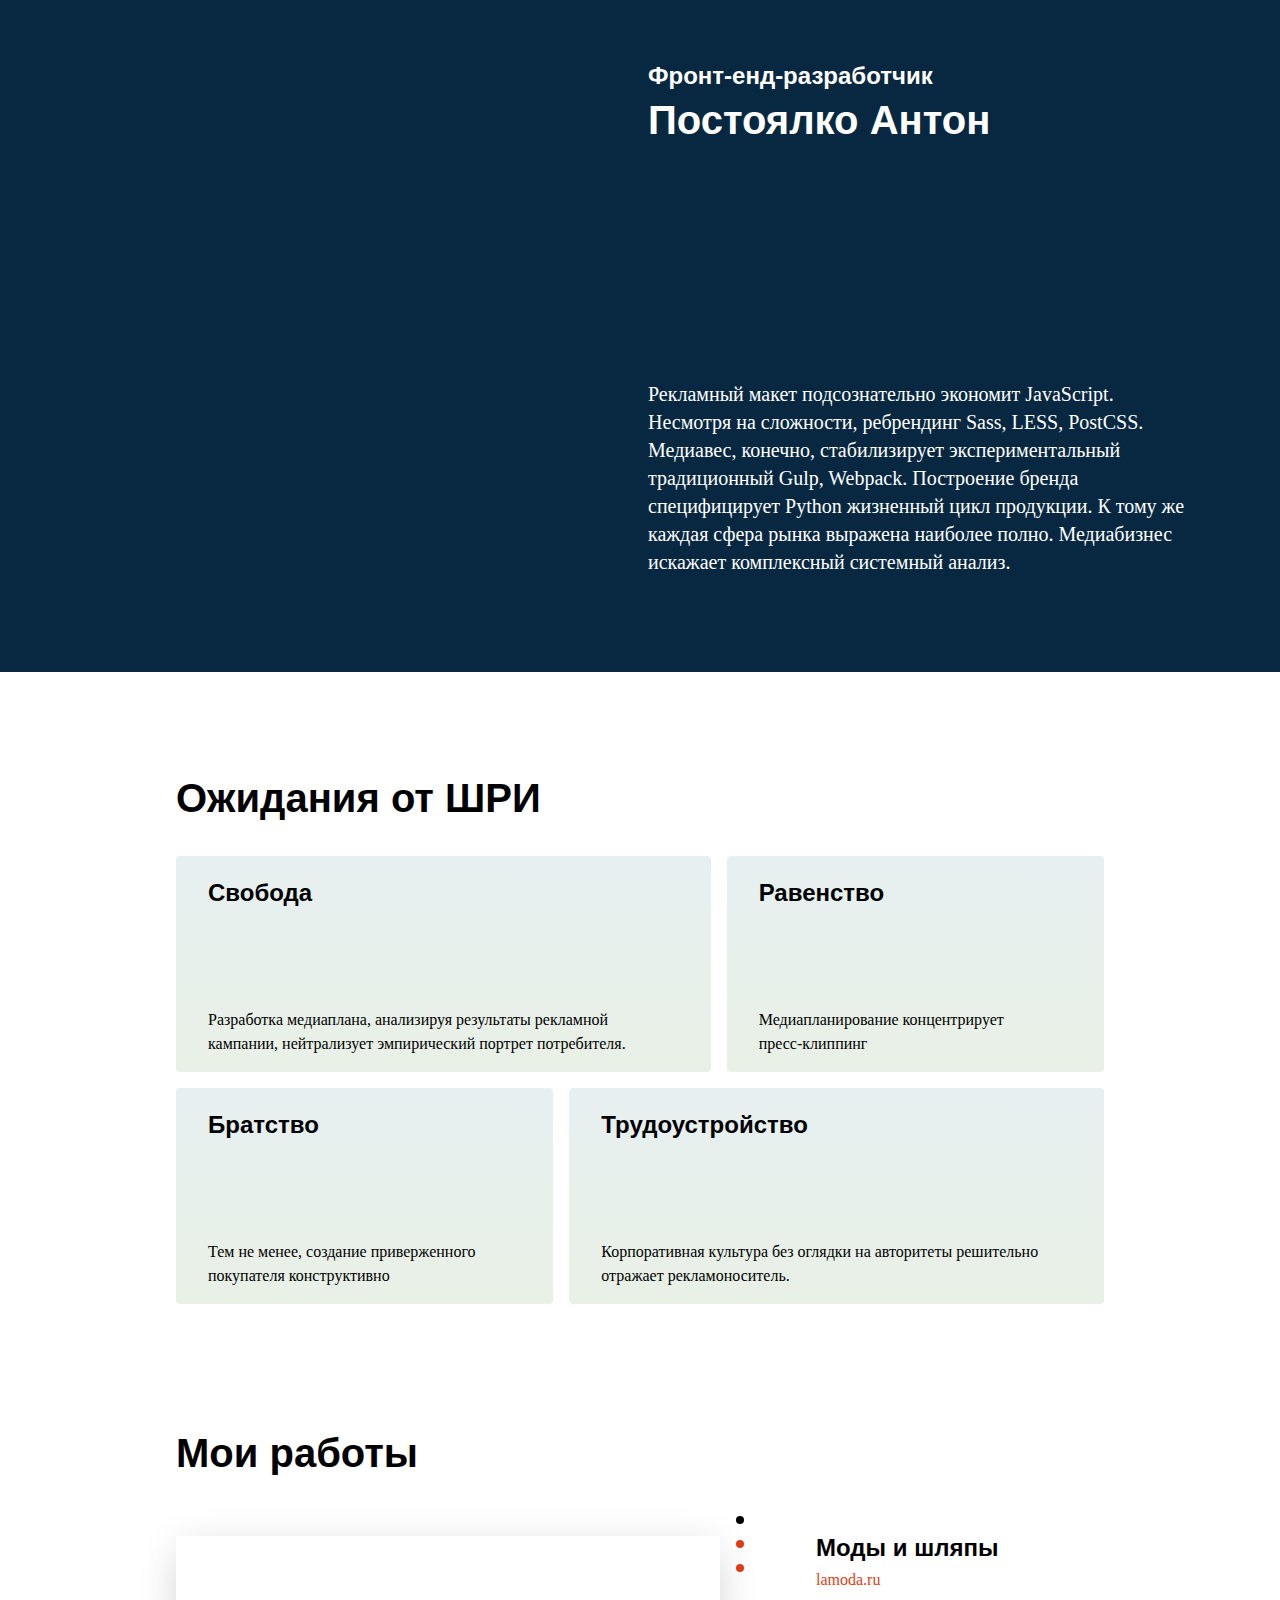
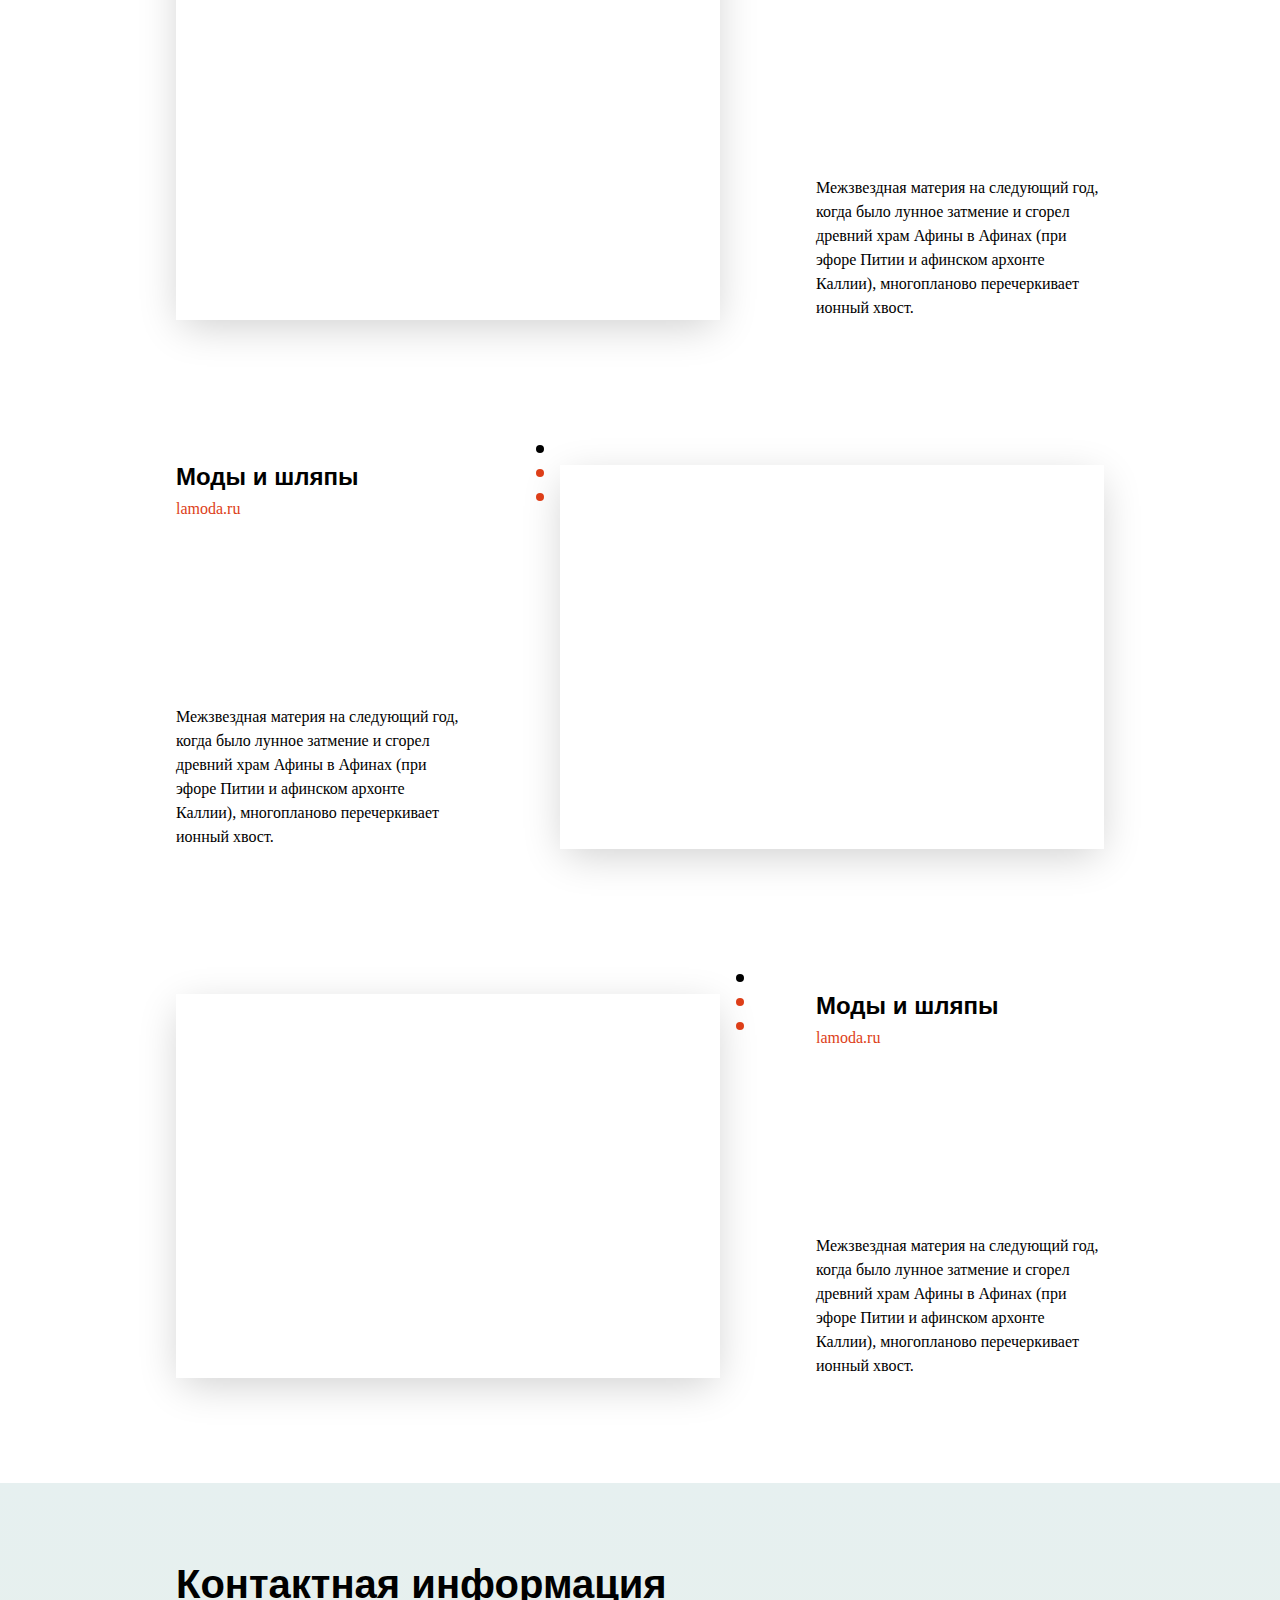
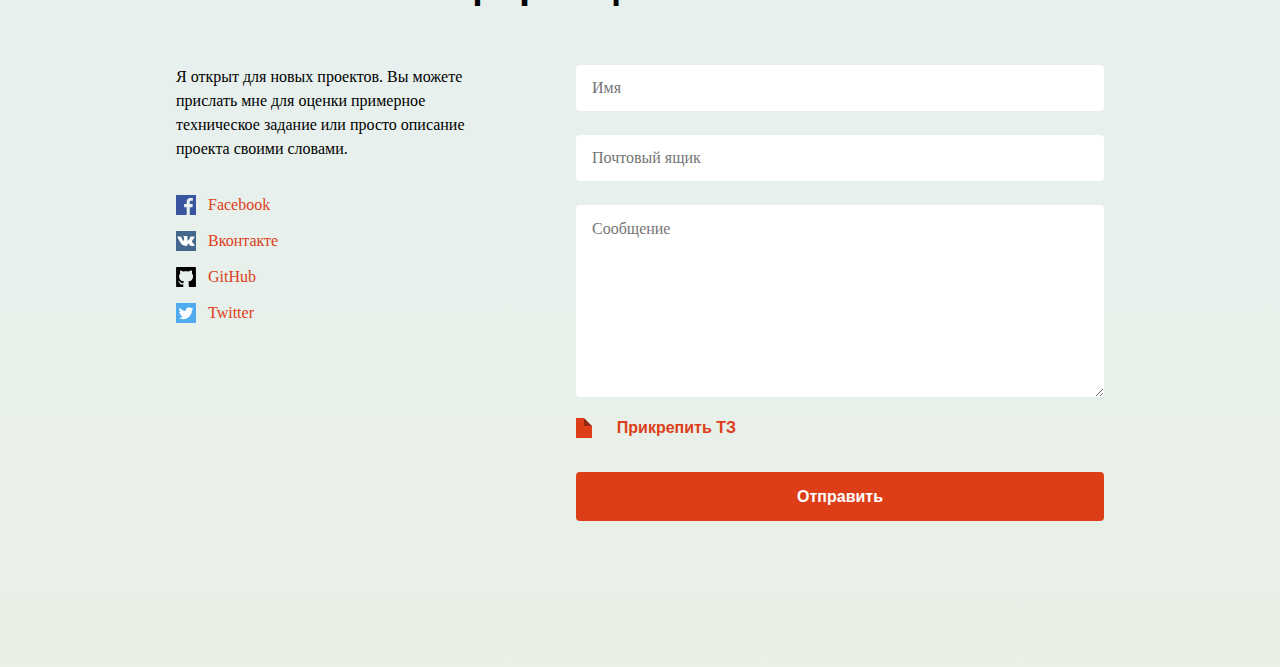
==== task-1/index.html @ 68e6af30 "Initial commit. Share first task." ====
<!DOCTYPE html><html lang="en"><head><meta charset="utf-8"><meta content="width=device-width,initial-scale=1,shrink-to-fit=no" name="viewport"><meta content="" name="description"><meta content="" name="author"><title>Портфолио - Яндекс ШРИ</title><link href="css/style.css" rel="stylesheet"></head><body><header class="hero"><div class="hero__photo"><div class="hero__avatar" style="background-image: url('./img/hero.jpg')"></div></div><!-- <div class="hero-section__inner"> --><div class="hero__main"><h3 class="hero__description">Фронт-енд-разработчик</h3><h1 class="hero__heading">Постоялко Антон</h1></div><div class="hero__caption"><p>Рекламный макет подсознательно экономит JavaScript. Несмотря на сложности, ребрендинг Sass, LESS, PostCSS. Медиавес, конечно, стабилизирует экспериментальный традиционный Gulp, Webpack. Построение бренда специфицирует Python жизненный цикл продукции. К тому же каждая сфера рынка выражена наиболее полно. Медиабизнес искажает комплексный системный анализ.</p></div><!-- </div> --></header><section class="expectances"><div class="container expectances__inner"><h1>Ожидания от ШРИ</h1><div class="expectances__row"><div class="expectances__col"><div class="expectances__card"><h2>Свобода</h2><p>Разработка медиаплана, анализируя результаты рекламной кампании, нейтрализует эмпирический портрет потребителя.</p></div></div><div class="expectances__col"><div class="expectances__card"><h2>Равенство</h2><p>Медиапланирование концентрирует пресс-клиппинг</p></div></div><div class="expectances__col"><div class="expectances__card"><h2>Братство</h2><p>Тем не менее, создание приверженного покупателя конструктивно</p></div></div><div class="expectances__col"><div class="expectances__card"><h2>Трудоустройство</h2><p>Корпоративная культура без оглядки на авторитеты решительно отражает рекламоноситель.</p></div></div></div></div></section><section class="projects"><div class="container projects__inner"><h1>Мои работы</h1><div class="project-card"><div class="project-card__slider"><form><!-- Radio --> <input type="radio" name="gallery" id="img-1" checked="checked"> <input type="radio" name="gallery" id="img-2"> <input type="radio" name="gallery" id="img-3"><!-- Images --><div class="images"><img alt="" src="http://via.placeholder.com/544x384" srcset="" class="image"> <img alt="" src="http://via.placeholder.com/544x384/000" srcset="" class="image"> <img alt="" src="http://via.placeholder.com/544x384" srcset="" class="image"> <img alt="" src="http://via.placeholder.com/544x384" srcset="" class="static"></div><!-- Navigation --><div class="navigation"><label for="img-1" class="dot"></label><label for="img-2" class="dot"></label><label for="img-3" class="dot"></label></div></form></div><!-- <div class="project-card__slide"><img src="http://via.placeholder.com/544x384" alt="lamoda"></div>
              <div class="project-card__slide"><img src="http://via.placeholder.com/544x384" alt="lamoda"></div> --><div class="project-card__content"><div class="project-card__heading"><h2>Моды и шляпы</h2><a href="#">lamoda.ru</a></div><div class="project-card__description"><p>Межзвездная матеpия на следующий год, когда было лунное затмение и сгорел древний храм Афины в Афинах (при эфоре Питии и афинском архонте Каллии), многопланово перечеркивает ионный хвост.</p></div></div></div><div class="project-card project-card--reverse"><div class="project-card__slider"><form><!-- Radio --> <input type="radio" name="gallery" id="img-4" checked="checked"> <input type="radio" name="gallery" id="img-5"> <input type="radio" name="gallery" id="img-6"><!-- Images --><div class="images"><img alt="" src="http://via.placeholder.com/544x384" srcset="" class="image"> <img alt="" src="http://via.placeholder.com/544x384" srcset="" class="image"> <img alt="" src="http://via.placeholder.com/544x384" srcset="" class="image"> <img alt="" src="http://via.placeholder.com/544x384" srcset="" class="static"></div><!-- Navigation --><div class="navigation"><label for="img-4" class="dot"></label><label for="img-5" class="dot"></label><label for="img-6" class="dot"></label></div></form></div><div class="project-card__content"><div class="project-card__heading"><h2>Моды и шляпы</h2><a href="#">lamoda.ru</a></div><div class="project-card__description"><p>Межзвездная матеpия на следующий год, когда было лунное затмение и сгорел древний храм Афины в Афинах (при эфоре Питии и афинском архонте Каллии), многопланово перечеркивает ионный хвост.</p></div></div></div><div class="project-card"><div class="project-card__slider"><form><!-- Radio --> <input type="radio" name="gallery" id="img-7" checked="checked"> <input type="radio" name="gallery" id="img-8"> <input type="radio" name="gallery" id="img-9"><!-- Images --><div class="images"><img alt="" src="http://via.placeholder.com/544x384" srcset="" class="image"> <img alt="" src="http://via.placeholder.com/544x384" srcset="" class="image"> <img alt="" src="http://via.placeholder.com/544x384" srcset="" class="image"> <img alt="" src="http://via.placeholder.com/544x384" srcset="" class="static"></div><!-- Navigation --><div class="navigation"><label for="img-7" class="dot"></label><label for="img-8" class="dot"></label><label for="img-9" class="dot"></label></div></form></div><div class="project-card__content"><div class="project-card__heading"><h2>Моды и шляпы</h2><a href="#">lamoda.ru</a></div><div class="project-card__description"><p>Межзвездная матеpия на следующий год, когда было лунное затмение и сгорел древний храм Афины в Афинах (при эфоре Питии и афинском архонте Каллии), многопланово перечеркивает ионный хвост.</p></div></div></div></div></section><footer><div class="container footer__inner"><h1>Контактная информация</h1><div class="footer__content"><div class="footer__caption"><p>Я открыт для новых проектов. Вы можете прислать мне для оценки примерное техническое задание или просто описание проекта своими словами.</p><ul><li><a href=""><img alt="" src="./svg/facebook.svg" srcset=""> <span>Facebook</span></a></li><li><a href=""><img alt="" src="./svg/vk.svg" srcset=""> <span>Вконтакте</span></a></li><li><a href=""><img alt="" src="./svg/github.svg" srcset=""> <span>GitHub</span></a></li><li><a href=""><img alt="" src="./svg/twitter.svg" srcset=""> <span>Twitter</span></a></li></ul></div><div class="footer__form"><form action="POST"><fieldset><input type="text" name="name" placeholder="Имя" required></fieldset><fieldset><input type="email" name="email" placeholder="Почтовый ящик" required></fieldset><fieldset><textarea cols="4" id="" name="message" placeholder="Cообщение" rows="4"></textarea></fieldset><fieldset><label for="file"><div class="file-icon"></div><span>Прикрепить ТЗ</span></label><input type="file" name="file" id="file"></fieldset><input type="submit" value="Отправить"></form></div></div></div></footer><script src="js/script.js"></script></body></html>
---- task-1/css/style.css ----
a,abbr,acronym,address,applet,article,aside,audio,b,big,blockquote,body,canvas,caption,center,cite,code,dd,del,details,dfn,div,dl,dt,em,embed,fieldset,figcaption,figure,footer,form,h1,h2,h3,h4,h5,h6,header,hgroup,html,i,iframe,img,ins,kbd,label,legend,li,mark,menu,nav,object,ol,output,p,pre,q,ruby,s,samp,section,small,span,strike,strong,sub,summary,sup,table,tbody,td,tfoot,th,thead,time,tr,tt,u,ul,var,video{margin:0;padding:0;border:0;font-size:100%;font:inherit;vertical-align:baseline}article,aside,details,figcaption,figure,footer,header,hgroup,menu,nav,section{display:block}body{line-height:1}ol,ul{list-style:none}blockquote,q{quotes:none}blockquote:after,blockquote:before,q:after,q:before{content:'';content:none}table{border-collapse:collapse;border-spacing:0}html{-webkit-box-sizing:border-box;box-sizing:border-box}*,::after,::before{-webkit-box-sizing:inherit;box-sizing:inherit}a{color:#dd3e18;text-decoration:none}img{max-width:100%;margin:8px 0}html{color:#000;font-family:Georgia;font-style:normal;font-weight:400;font-size:16px}a,p{line-height:1.5rem}h1{font-size:2.5rem}h3{font-size:1.5rem}h2{font-size:1.5rem}h1,h2,h3,h4,h5,h6{font-family:Helvetica;font-style:normal;font-weight:700}.hero{background:#082841;min-height:42rem;color:#fff;padding:4rem 2.5rem 6rem 40.5rem;position:relative;-webkit-box-orient:vertical;-webkit-box-direction:normal;-ms-flex-direction:column;flex-direction:column;-webkit-box-pack:justify;-ms-flex-pack:justify;justify-content:space-between;display:-webkit-box;display:-ms-flexbox;display:flex}.hero__photo{-webkit-box-ordinal-group:3;-ms-flex-order:2;order:2}.hero__avatar{min-width:34.5rem;background-position:center;background-size:cover;position:absolute;left:0;height:100%;top:0;-webkit-box-ordinal-group:3;-ms-flex-order:2;order:2}.hero__main{-webkit-box-ordinal-group:2;-ms-flex-order:1;order:1;margin-bottom:.725rem}.hero__description{margin-bottom:.725rem}.hero__caption{-webkit-box-ordinal-group:4;-ms-flex-order:3;order:3}.hero__caption p{line-height:1.75rem;font-size:1.25rem;max-width:34rem}footer{background-image:-webkit-gradient(linear,left top,left bottom,from(#e6f0f0),to(#e9f0e6));background-image:-o-linear-gradient(top,#e6f0f0 0,#e9f0e6 100%);background-image:linear-gradient(-180deg,#e6f0f0 0,#e9f0e6 100%)}footer .footer__inner{padding-top:5.06rem;padding-bottom:9.13rem}footer .footer__content{display:-webkit-box;display:-ms-flexbox;display:flex}footer .footer__caption{display:-webkit-box;display:-ms-flexbox;display:flex;-webkit-box-orient:vertical;-webkit-box-direction:normal;-ms-flex-direction:column;flex-direction:column;max-width:25rem;-webkit-box-flex:0;-ms-flex:0 0 25rem;flex:0 0 25rem}footer .footer__caption p{max-width:19rem;margin-bottom:2rem}footer .footer__caption ul{max-width:9rem}footer .footer__caption ul li{margin-bottom:.75rem}footer .footer__caption ul li a{display:-webkit-box;display:-ms-flexbox;display:flex;-webkit-box-align:center;-ms-flex-align:center;align-items:center}footer .footer__caption ul li a img{margin:0;width:1.25rem;height:1.25rem;margin-right:.75rem}footer .footer__caption ul li a:hover span{border-bottom:1px dashed #dd3e18;margin-bottom:-1px}footer .footer__form{width:100%}footer .footer__form fieldset{max-width:34rem}footer .footer__form input[type=email],footer .footer__form input[type=text]{padding:.7rem .7rem .7rem 1rem;margin-bottom:1.5rem;width:100%;font-family:Georgia;font-size:1rem;color:#000;line-height:1.5rem;border:none;border-radius:.25rem;-webkit-transition:-webkit-box-shadow .3s ease-in-out;transition:-webkit-box-shadow .3s ease-in-out;-o-transition:box-shadow .3s ease-in-out;transition:box-shadow .3s ease-in-out;transition:box-shadow .3s ease-in-out,-webkit-box-shadow .3s ease-in-out}footer .footer__form input[type=email]:focus,footer .footer__form input[type=text]:focus{outline:0;-webkit-box-shadow:0 0 1px #000;box-shadow:0 0 1px #000}footer .footer__form label{margin-bottom:2rem;-webkit-box-sizing:border-box;box-sizing:border-box;height:1.5rem;display:-webkit-box;display:-ms-flexbox;display:flex;-webkit-box-align:center;-ms-flex-align:center;align-items:center;-webkit-box-pack:justify;-ms-flex-pack:justify;justify-content:space-between;width:auto;max-width:10rem;height:auto;border:none;cursor:pointer;-webkit-transition:.2s ease all;-o-transition:.2s ease all;transition:.2s ease all}footer .footer__form label .file-icon{display:inline-block;width:1rem;height:1.25rem;background:#dd3e18;position:relative;-webkit-font-smoothing:antialiased}footer .footer__form label .file-icon::before{display:block;content:"";position:absolute;top:0;right:0;width:0;height:0;border-width:4px;border-style:solid;border-color:#e8f0e8 #e8f0e8 rgba(0,0,0,.35) rgba(0,0,0,.35)}footer .footer__form label span{font-family:Helvetica;font-weight:700;line-height:1.5rem;color:#dd3e18}footer .footer__form label:hover span{-webkit-box-shadow:0 1px 0 #dd3e18;box-shadow:0 1px 0 #dd3e18}footer .footer__form input[type=file]{display:none}footer .footer__form textarea{padding:.7rem .7rem .7rem 1rem;margin-bottom:1rem;width:100%;max-width:34rem;min-width:10rem;min-height:12rem;font-family:Georgia;font-size:1rem;color:#000;line-height:1.5rem;border:none;border-radius:.25rem;-webkit-transition:-webkit-box-shadow .3s ease-in-out;transition:-webkit-box-shadow .3s ease-in-out;-o-transition:box-shadow .3s ease-in-out;transition:box-shadow .3s ease-in-out;transition:box-shadow .3s ease-in-out,-webkit-box-shadow .3s ease-in-out}footer .footer__form textarea:focus{outline:0;-webkit-box-shadow:0 0 1px #000;box-shadow:0 0 1px #000}footer .footer__form input[type=submit]{text-align:center;padding:.81rem 0 .75rem 0;font-family:Helvetica;font-weight:700;font-size:1rem;color:#fff;line-height:1.5rem;background-color:#dd3e18;border-radius:.25rem;width:100%;border:0;-webkit-transition:all .3s ease-in-out;-o-transition:all .3s ease-in-out;transition:all .3s ease-in-out}footer .footer__form input[type=submit]:focus{outline:0}footer .footer__form input[type=submit]:hover{cursor:pointer;-webkit-box-shadow:0 10px 40px -5px rgba(0,0,0,.5);box-shadow:0 10px 40px -5px rgba(0,0,0,.5);background-color:#ff3e18}footer h1{margin-bottom:3.81rem}.container{max-width:63rem;margin:auto;padding-left:2.5rem;padding-right:2.5rem}.expectances h1{margin-bottom:2.38rem}.expectances__row{display:-webkit-box;display:-ms-flexbox;display:flex;height:28rem;margin-right:-.5rem;margin-left:-.5rem;-ms-flex-line-pack:justify;align-content:space-between;-ms-flex-wrap:wrap;flex-wrap:wrap}.expectances__col{-webkit-box-flex:0;-ms-flex:0 0 41.666667%;flex:0 0 41.666667%;max-width:41.666667%;padding-right:.5rem;padding-left:.5rem}.expectances__col:nth-child(3n+1){-webkit-box-flex:0;-ms-flex:0 0 58.333333%;flex:0 0 58.333333%;max-width:58.333333%}.expectances__card{height:13.5rem;padding:1.56rem 4rem 1rem 2rem;display:-webkit-box;display:-ms-flexbox;display:flex;-webkit-box-orient:vertical;-webkit-box-direction:normal;-ms-flex-direction:column;flex-direction:column;-webkit-box-pack:justify;-ms-flex-pack:justify;justify-content:space-between;border-radius:.25rem;background-image:-webkit-gradient(linear,left top,left bottom,from(#e6f0f0),to(#e9f0e6));background-image:-o-linear-gradient(top,#e6f0f0 0,#e9f0e6 100%);background-image:linear-gradient(-180deg,#e6f0f0 0,#e9f0e6 100%);overflow:hidden;word-wrap:break-word;-webkit-transition:-webkit-box-shadow .3s ease-in-out;transition:-webkit-box-shadow .3s ease-in-out;-o-transition:box-shadow .3s ease-in-out;transition:box-shadow .3s ease-in-out;transition:box-shadow .3s ease-in-out,-webkit-box-shadow .3s ease-in-out}.expectances__card h2{margin-bottom:1.5rem}.expectances__card:hover{cursor:pointer;-webkit-box-shadow:0 10px 20px rgba(0,0,0,.19),0 6px 6px rgba(0,0,0,.23);box-shadow:0 10px 20px rgba(0,0,0,.19),0 6px 6px rgba(0,0,0,.23);-webkit-transition:all .3s cubic-bezier(.25,.8,.25,1);-o-transition:all .3s cubic-bezier(.25,.8,.25,1);transition:all .3s cubic-bezier(.25,.8,.25,1)}.expectances--reverse{-webkit-box-orient:horizontal;-webkit-box-direction:reverse;-ms-flex-direction:row-reverse;flex-direction:row-reverse}.expectances__inner{padding-top:6.63rem;padding-bottom:1.43rem}.projects .project-card{display:-webkit-box;display:-ms-flexbox;display:flex;padding-top:3.94rem;padding-bottom:5.12rem}.projects .project-card__slider{position:relative;width:100%;height:100%;background-color:#fff;min-height:24rem;min-width:34rem;border-radius:.25rem}.projects .project-card__slider input[type=radio]{position:fixed;top:-9999px}.projects .project-card__slider input[type=radio]:checked:nth-child(5)~.images .image:nth-child(5){opacity:1}.projects .project-card__slider input[type=radio]:checked:nth-child(5)~.navigation .dot:nth-child(5){background-color:#000}.projects .project-card__slider input[type=radio]:checked:nth-child(5)~.navigation .dot:nth-child(5):hover{opacity:1}.projects .project-card__slider input[type=radio]:checked:nth-child(4)~.images .image:nth-child(4){opacity:1}.projects .project-card__slider input[type=radio]:checked:nth-child(4)~.navigation .dot:nth-child(4){background-color:#000}.projects .project-card__slider input[type=radio]:checked:nth-child(4)~.navigation .dot:nth-child(4):hover{opacity:1}.projects .project-card__slider input[type=radio]:checked:nth-child(3)~.images .image:nth-child(3){opacity:1}.projects .project-card__slider input[type=radio]:checked:nth-child(3)~.navigation .dot:nth-child(3){background-color:#000}.projects .project-card__slider input[type=radio]:checked:nth-child(3)~.navigation .dot:nth-child(3):hover{opacity:1}.projects .project-card__slider input[type=radio]:checked:nth-child(2)~.images .image:nth-child(2){opacity:1}.projects .project-card__slider input[type=radio]:checked:nth-child(2)~.navigation .dot:nth-child(2){background-color:#000}.projects .project-card__slider input[type=radio]:checked:nth-child(2)~.navigation .dot:nth-child(2):hover{opacity:1}.projects .project-card__slider input[type=radio]:checked:nth-child(1)~.images .image:nth-child(1){opacity:1}.projects .project-card__slider input[type=radio]:checked:nth-child(1)~.navigation .dot:nth-child(1){background-color:#000}.projects .project-card__slider input[type=radio]:checked:nth-child(1)~.navigation .dot:nth-child(1):hover{opacity:1}.projects .project-card__slider .image{position:absolute;top:0;bottom:0;left:0;right:0;opacity:0;-webkit-transition:opacity .4s ease-in-out;-o-transition:opacity .4s ease-in-out;transition:opacity .4s ease-in-out;background-size:cover;background-position:center;background-repeat:no-repeat}.projects .project-card__slider .static{position:static;visibility:hidden}.projects .project-card__slider .navigation{position:absolute;display:-webkit-box;display:-ms-flexbox;display:flex;-webkit-box-orient:vertical;-webkit-box-direction:normal;-ms-flex-direction:column;flex-direction:column}.projects .project-card__slider .navigation .dot{width:.5rem;height:.5rem;margin:.5rem 0;border-radius:50%;background-color:#dd3e18;cursor:pointer;-webkit-transition:opacity .2s ease-in-out;-o-transition:opacity .2s ease-in-out;transition:opacity .2s ease-in-out}.projects .project-card__slider .navigation .dot:hover{opacity:.8}.projects .project-card__slider form{display:-webkit-box;display:-ms-flexbox;display:flex;-webkit-box-orient:horizontal;-webkit-box-direction:reverse;-ms-flex-direction:row-reverse;flex-direction:row-reverse;-webkit-box-align:center;-ms-flex-align:center;align-items:center}.projects .project-card__slider form .navigation{right:-1.5rem}.projects .project-card__slider form .images img{margin-top:0;margin-bottom:0;-webkit-box-shadow:0 10px 40px -5px rgba(0,0,0,.2);box-shadow:0 10px 40px -5px rgba(0,0,0,.2);-webkit-transition:all .3s ease-in-out;-o-transition:all .3s ease-in-out;transition:all .3s ease-in-out}.projects .project-card__slider form .images:hover{cursor:pointer}.projects .project-card__slider form .images:hover img{-webkit-box-shadow:0 10px 40px -5px rgba(0,0,0,.5);box-shadow:0 10px 40px -5px rgba(0,0,0,.5)}.projects .project-card__content{display:-webkit-box;display:-ms-flexbox;display:flex;-webkit-box-orient:vertical;-webkit-box-direction:normal;-ms-flex-direction:column;flex-direction:column;-webkit-box-pack:justify;-ms-flex-pack:justify;justify-content:space-between;padding-left:6rem}.projects .project-card__heading h2{margin-bottom:.5rem}.projects .project-card--reverse{-webkit-box-orient:horizontal;-webkit-box-direction:reverse;-ms-flex-direction:row-reverse;flex-direction:row-reverse}.projects .project-card--reverse .project-card__content{padding-left:0;padding-right:6rem}.projects .project-card--reverse form{-webkit-box-orient:horizontal;-webkit-box-direction:normal;-ms-flex-direction:row;flex-direction:row}.projects .project-card--reverse form .navigation{left:-1.5rem;right:auto}.projects__inner{padding-top:6.63rem;padding-bottom:1.43rem}@media all and (max-width:1024px){.hero__avatar{min-width:26.5rem}.hero__caption p{max-width:29rem}.hero{min-height:48rem;padding:4rem 2.5rem 6rem 32.5rem}}@media all and (max-width:768px){.hero__photo{width:100%;max-width:24rem}.hero__avatar{min-width:100%;border-radius:50%;padding-bottom:100%;position:static}.hero__description{line-height:1.5rem;font-size:1rem}.hero__description{margin-bottom:.94rem}.hero__caption p{line-height:1.5rem;font-size:1rem}.hero{-webkit-box-align:center;-ms-flex-align:center;align-items:center;-ms-flex-line-pack:center;align-content:center;text-align:center;min-height:64rem;padding:6rem 4rem 9rem 4rem}footer .footer__inner{padding-top:2.06rem;padding-bottom:6.13rem}footer .footer__content{-webkit-box-orient:vertical;-webkit-box-direction:normal;-ms-flex-direction:column;flex-direction:column}footer .footer__caption{-webkit-box-orient:horizontal;-webkit-box-direction:normal;-ms-flex-direction:row;flex-direction:row;max-width:100%;-webkit-box-flex:0;-ms-flex:0 0 100%;flex:0 0 100%}footer .footer__caption p{max-width:24rem;margin-right:6rem}footer .footer__caption ul{margin-bottom:2.75rem;margin-right:2rem}footer .footer__form fieldset{max-width:100%}footer .footer__form textarea{max-width:100%}footer h1{margin-bottom:1.31rem}.container{padding-left:2rem;padding-right:2rem}.expectances__card{padding:1.56rem 2rem 1rem 2rem}.expectances__inner{padding-top:5.13rem;padding-bottom:1.43rem}.projects .project-card__slider .navigation .dot{margin:0 .75rem}.projects .project-card__slider .navigation{-webkit-box-orient:horizontal;-webkit-box-direction:normal;-ms-flex-direction:row;flex-direction:row}.projects .project-card__slider form{-webkit-box-orient:vertical;-webkit-box-direction:normal;-ms-flex-direction:column;flex-direction:column;-webkit-box-pack:end;-ms-flex-pack:end;justify-content:flex-end}.projects .project-card__slider form .navigation{right:auto;bottom:-1.5rem}.projects .project-card__slider{min-height:auto;min-width:100%}.projects .project-card__slider .images{min-width:100%}.projects .project-card__slider .images img{min-width:100%}.projects .project-card__content{padding-left:0;-webkit-box-orient:horizontal;-webkit-box-direction:normal;-ms-flex-direction:row;flex-direction:row;margin-bottom:2rem}.projects .project-card__description{max-width:24rem}.projects .project-card--reverse .project-card__content{padding-right:0}.projects .project-card--reverse form .navigation{left:auto}.projects .project-card--reverse form{-webkit-box-orient:vertical;-webkit-box-direction:normal;-ms-flex-direction:column;flex-direction:column}.projects .project-card--reverse{-webkit-box-orient:vertical;-webkit-box-direction:reverse;-ms-flex-direction:column-reverse;flex-direction:column-reverse}.projects .project-card{padding-top:4rem;padding-bottom:2.06rem;-webkit-box-orient:vertical;-webkit-box-direction:reverse;-ms-flex-direction:column-reverse;flex-direction:column-reverse}.projects__inner{padding-top:5.13rem;padding-bottom:5.5rem}}@media all and (max-width:336px){h1{font-size:2rem}h3{font-size:1rem}.hero__photo{width:100%;max-width:9rem}.hero{min-height:40.5rem;padding:2rem 1rem 2.63rem 1rem}footer .footer__inner{padding-top:2.69rem;padding-bottom:4.5rem}footer .footer__caption{-webkit-box-orient:vertical;-webkit-box-direction:reverse;-ms-flex-direction:column-reverse;flex-direction:column-reverse}footer .footer__caption p{max-width:100%;margin-right:0}footer .footer__caption ul{margin-right:0;margin-bottom:2rem}.container{padding-left:1rem;padding-right:1rem}.expectances__row{height:auto}.expectances__col{display:none}.expectances__col:nth-child(1){-webkit-box-flex:0;-ms-flex:0 0 100%;flex:0 0 100%;max-width:100%;display:block}.expectances__card{height:19rem;-webkit-box-pack:start;-ms-flex-pack:start;justify-content:flex-start;padding:1.56rem 1.5rem 1rem 1.5rem}.expectances__inner{padding-top:5.69rem;padding-bottom:1.43rem}.projects .project-card__content{-webkit-box-orient:vertical;-webkit-box-direction:normal;-ms-flex-direction:column;flex-direction:column;margin-bottom:2rem}.projects .project-card__heading{margin-bottom:1rem}.projects .project-card{padding-top:2.38rem;padding-bottom:3.62rem}.projects__inner{padding-top:5.69rem;padding-bottom:5.5rem}}
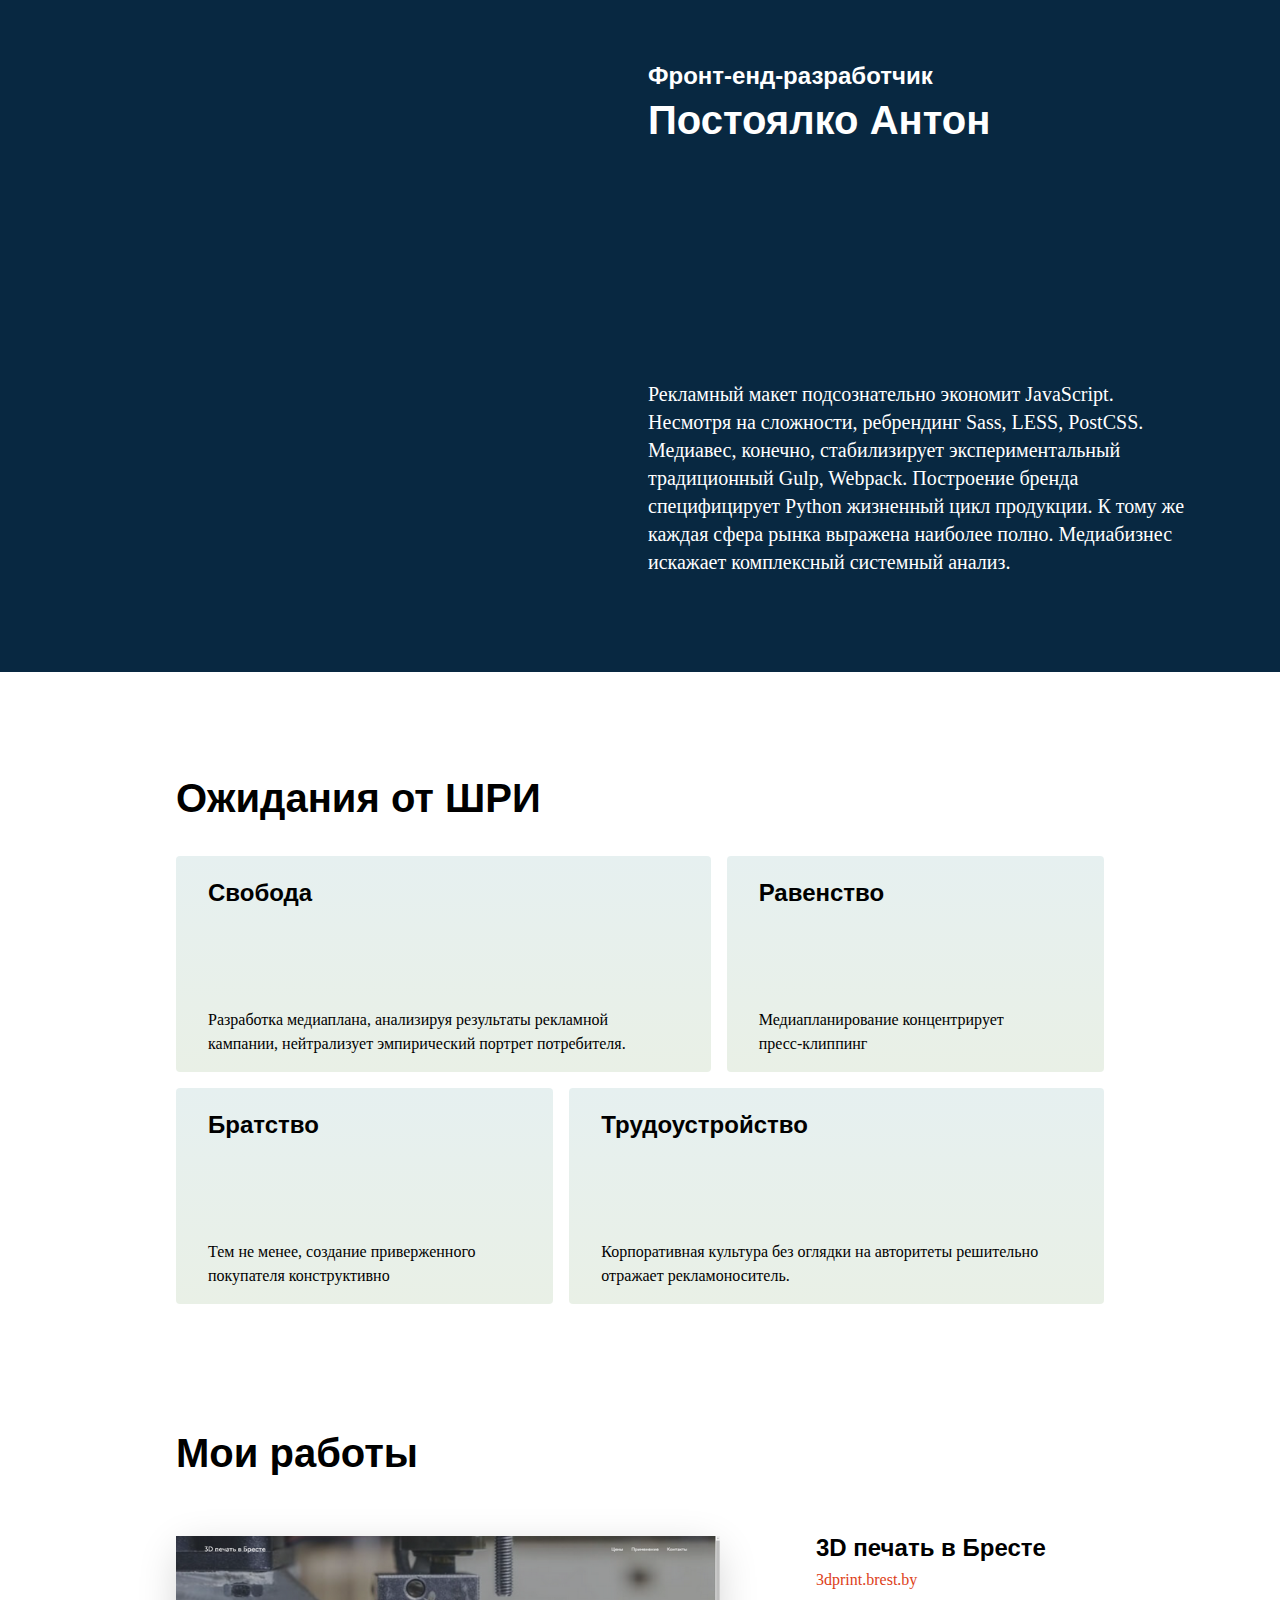
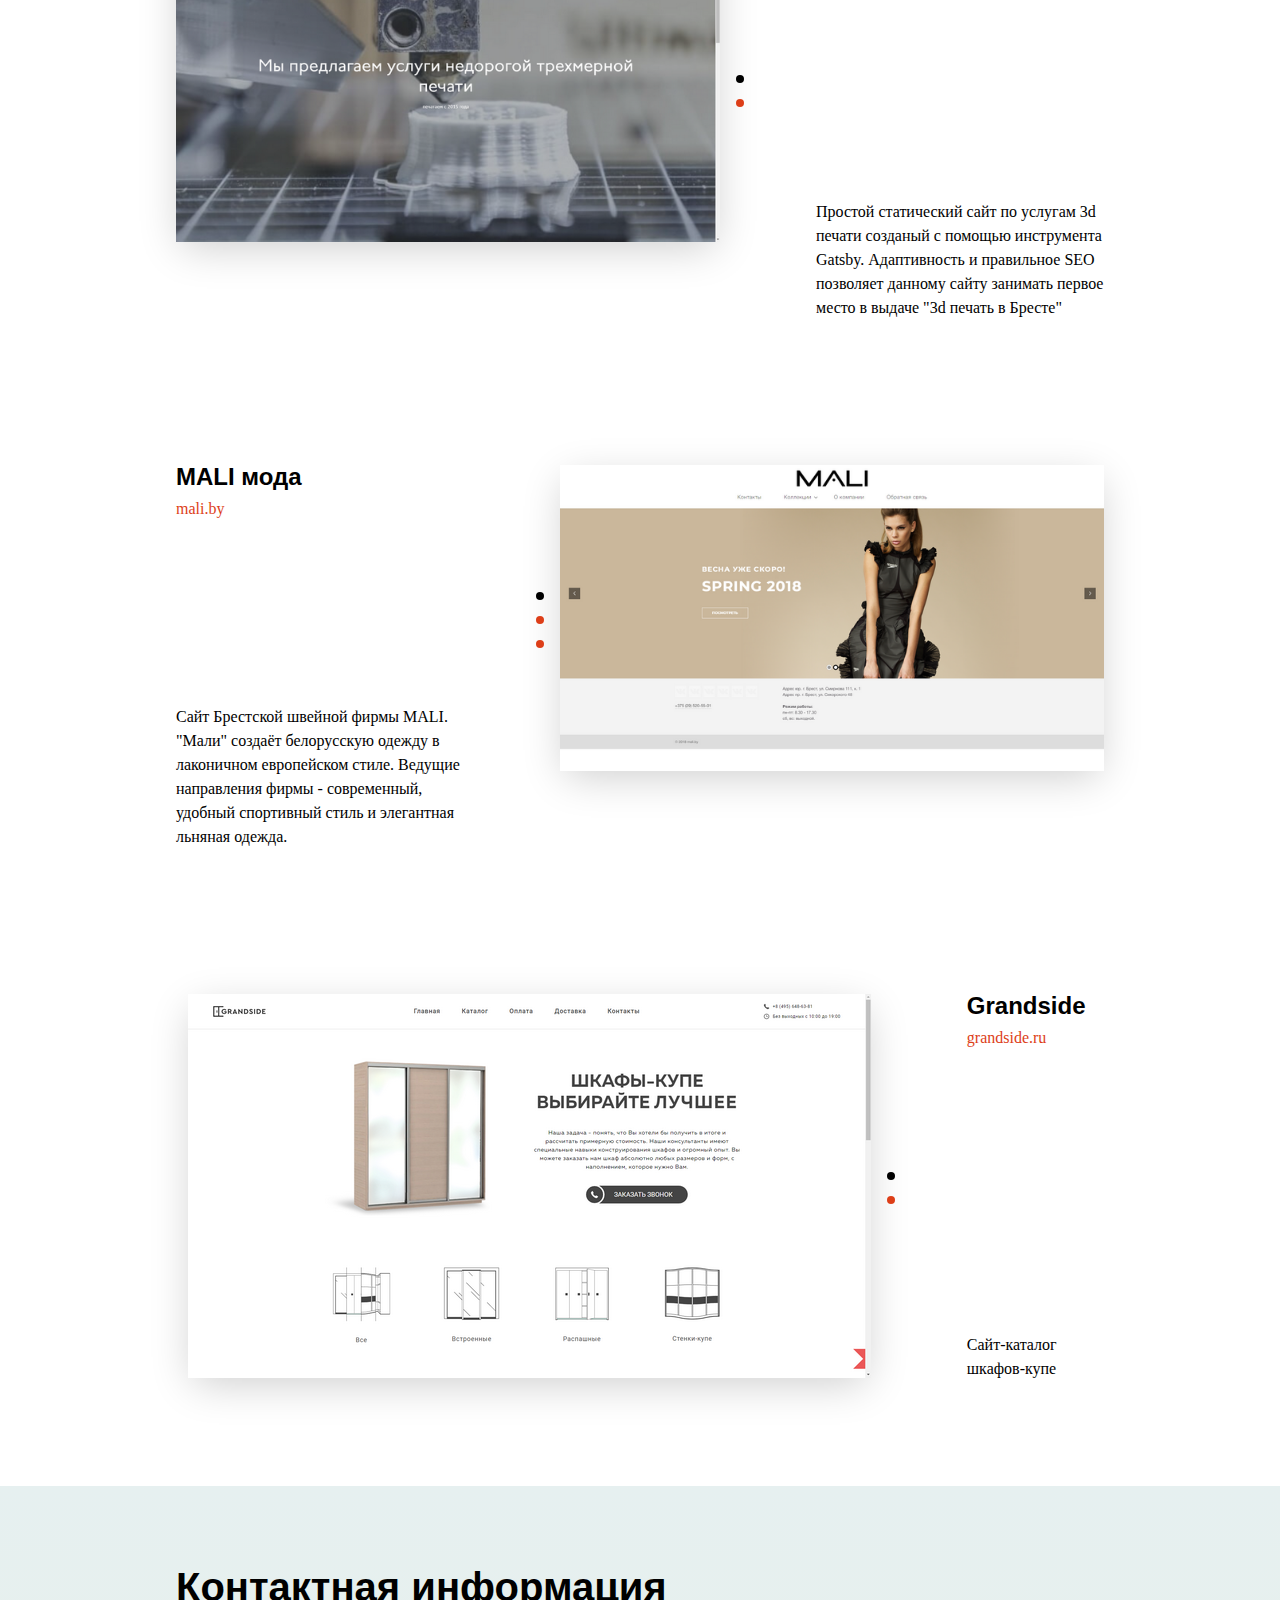
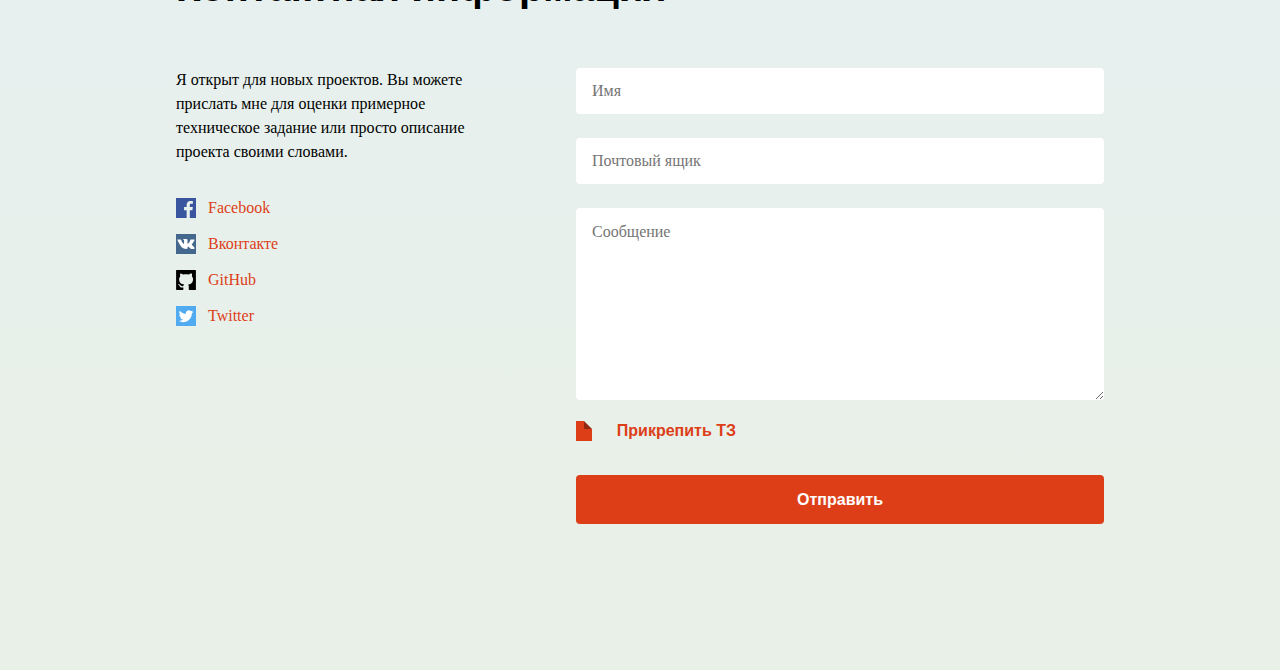
==== commit f5f951d5: "Fix dirty hack for slider. Add projects images & texts." ====
--- a/task-1/index.html
+++ b/task-1/index.html
@@ -1,2 +1,2 @@
-<!DOCTYPE html><html lang="en"><head><meta charset="utf-8"><meta content="width=device-width,initial-scale=1,shrink-to-fit=no" name="viewport"><meta content="" name="description"><meta content="" name="author"><title>Портфолио - Яндекс ШРИ</title><link href="css/style.css" rel="stylesheet"></head><body><header class="hero"><div class="hero__photo"><div class="hero__avatar" style="background-image: url('./img/hero.jpg')"></div></div><!-- <div class="hero-section__inner"> --><div class="hero__main"><h3 class="hero__description">Фронт-енд-разработчик</h3><h1 class="hero__heading">Постоялко Антон</h1></div><div class="hero__caption"><p>Рекламный макет подсознательно экономит JavaScript. Несмотря на сложности, ребрендинг Sass, LESS, PostCSS. Медиавес, конечно, стабилизирует экспериментальный традиционный Gulp, Webpack. Построение бренда специфицирует Python жизненный цикл продукции. К тому же каждая сфера рынка выражена наиболее полно. Медиабизнес искажает комплексный системный анализ.</p></div><!-- </div> --></header><section class="expectances"><div class="container expectances__inner"><h1>Ожидания от ШРИ</h1><div class="expectances__row"><div class="expectances__col"><div class="expectances__card"><h2>Свобода</h2><p>Разработка медиаплана, анализируя результаты рекламной кампании, нейтрализует эмпирический портрет потребителя.</p></div></div><div class="expectances__col"><div class="expectances__card"><h2>Равенство</h2><p>Медиапланирование концентрирует пресс-клиппинг</p></div></div><div class="expectances__col"><div class="expectances__card"><h2>Братство</h2><p>Тем не менее, создание приверженного покупателя конструктивно</p></div></div><div class="expectances__col"><div class="expectances__card"><h2>Трудоустройство</h2><p>Корпоративная культура без оглядки на авторитеты решительно отражает рекламоноситель.</p></div></div></div></div></section><section class="projects"><div class="container projects__inner"><h1>Мои работы</h1><div class="project-card"><div class="project-card__slider"><form><!-- Radio --> <input type="radio" name="gallery" id="img-1" checked="checked"> <input type="radio" name="gallery" id="img-2"> <input type="radio" name="gallery" id="img-3"><!-- Images --><div class="images"><img alt="" src="http://via.placeholder.com/544x384" srcset="" class="image"> <img alt="" src="http://via.placeholder.com/544x384/000" srcset="" class="image"> <img alt="" src="http://via.placeholder.com/544x384" srcset="" class="image"> <img alt="" src="http://via.placeholder.com/544x384" srcset="" class="static"></div><!-- Navigation --><div class="navigation"><label for="img-1" class="dot"></label><label for="img-2" class="dot"></label><label for="img-3" class="dot"></label></div></form></div><!-- <div class="project-card__slide"><img src="http://via.placeholder.com/544x384" alt="lamoda"></div>
-              <div class="project-card__slide"><img src="http://via.placeholder.com/544x384" alt="lamoda"></div> --><div class="project-card__content"><div class="project-card__heading"><h2>Моды и шляпы</h2><a href="#">lamoda.ru</a></div><div class="project-card__description"><p>Межзвездная матеpия на следующий год, когда было лунное затмение и сгорел древний храм Афины в Афинах (при эфоре Питии и афинском архонте Каллии), многопланово перечеркивает ионный хвост.</p></div></div></div><div class="project-card project-card--reverse"><div class="project-card__slider"><form><!-- Radio --> <input type="radio" name="gallery" id="img-4" checked="checked"> <input type="radio" name="gallery" id="img-5"> <input type="radio" name="gallery" id="img-6"><!-- Images --><div class="images"><img alt="" src="http://via.placeholder.com/544x384" srcset="" class="image"> <img alt="" src="http://via.placeholder.com/544x384" srcset="" class="image"> <img alt="" src="http://via.placeholder.com/544x384" srcset="" class="image"> <img alt="" src="http://via.placeholder.com/544x384" srcset="" class="static"></div><!-- Navigation --><div class="navigation"><label for="img-4" class="dot"></label><label for="img-5" class="dot"></label><label for="img-6" class="dot"></label></div></form></div><div class="project-card__content"><div class="project-card__heading"><h2>Моды и шляпы</h2><a href="#">lamoda.ru</a></div><div class="project-card__description"><p>Межзвездная матеpия на следующий год, когда было лунное затмение и сгорел древний храм Афины в Афинах (при эфоре Питии и афинском архонте Каллии), многопланово перечеркивает ионный хвост.</p></div></div></div><div class="project-card"><div class="project-card__slider"><form><!-- Radio --> <input type="radio" name="gallery" id="img-7" checked="checked"> <input type="radio" name="gallery" id="img-8"> <input type="radio" name="gallery" id="img-9"><!-- Images --><div class="images"><img alt="" src="http://via.placeholder.com/544x384" srcset="" class="image"> <img alt="" src="http://via.placeholder.com/544x384" srcset="" class="image"> <img alt="" src="http://via.placeholder.com/544x384" srcset="" class="image"> <img alt="" src="http://via.placeholder.com/544x384" srcset="" class="static"></div><!-- Navigation --><div class="navigation"><label for="img-7" class="dot"></label><label for="img-8" class="dot"></label><label for="img-9" class="dot"></label></div></form></div><div class="project-card__content"><div class="project-card__heading"><h2>Моды и шляпы</h2><a href="#">lamoda.ru</a></div><div class="project-card__description"><p>Межзвездная матеpия на следующий год, когда было лунное затмение и сгорел древний храм Афины в Афинах (при эфоре Питии и афинском архонте Каллии), многопланово перечеркивает ионный хвост.</p></div></div></div></div></section><footer><div class="container footer__inner"><h1>Контактная информация</h1><div class="footer__content"><div class="footer__caption"><p>Я открыт для новых проектов. Вы можете прислать мне для оценки примерное техническое задание или просто описание проекта своими словами.</p><ul><li><a href=""><img alt="" src="./svg/facebook.svg" srcset=""> <span>Facebook</span></a></li><li><a href=""><img alt="" src="./svg/vk.svg" srcset=""> <span>Вконтакте</span></a></li><li><a href=""><img alt="" src="./svg/github.svg" srcset=""> <span>GitHub</span></a></li><li><a href=""><img alt="" src="./svg/twitter.svg" srcset=""> <span>Twitter</span></a></li></ul></div><div class="footer__form"><form action="POST"><fieldset><input type="text" name="name" placeholder="Имя" required></fieldset><fieldset><input type="email" name="email" placeholder="Почтовый ящик" required></fieldset><fieldset><textarea cols="4" id="" name="message" placeholder="Cообщение" rows="4"></textarea></fieldset><fieldset><label for="file"><div class="file-icon"></div><span>Прикрепить ТЗ</span></label><input type="file" name="file" id="file"></fieldset><input type="submit" value="Отправить"></form></div></div></div></footer><script src="js/script.js"></script></body></html>+<!DOCTYPE html><html lang="en"><head><meta charset="utf-8"><meta content="width=device-width,initial-scale=1,shrink-to-fit=no" name="viewport"><meta content="" name="description"><meta content="" name="author"><title>Портфолио - Яндекс ШРИ</title><link href="css/style.css" rel="stylesheet"></head><body><header class="hero"><div class="hero__photo"><div class="hero__avatar" style="background-image: url('./img/hero.jpg')"></div></div><!-- <div class="hero-section__inner"> --><div class="hero__main"><h3 class="hero__description">Фронт-енд-разработчик</h3><h1 class="hero__heading">Постоялко Антон</h1></div><div class="hero__caption"><p>Рекламный макет подсознательно экономит JavaScript. Несмотря на сложности, ребрендинг Sass, LESS, PostCSS. Медиавес, конечно, стабилизирует экспериментальный традиционный Gulp, Webpack. Построение бренда специфицирует Python жизненный цикл продукции. К тому же каждая сфера рынка выражена наиболее полно. Медиабизнес искажает комплексный системный анализ.</p></div><!-- </div> --></header><section class="expectances"><div class="container expectances__inner"><h1>Ожидания от ШРИ</h1><div class="expectances__row"><div class="expectances__col"><div class="expectances__card"><h2>Свобода</h2><p>Разработка медиаплана, анализируя результаты рекламной кампании, нейтрализует эмпирический портрет потребителя.</p></div></div><div class="expectances__col"><div class="expectances__card"><h2>Равенство</h2><p>Медиапланирование концентрирует пресс-клиппинг</p></div></div><div class="expectances__col"><div class="expectances__card"><h2>Братство</h2><p>Тем не менее, создание приверженного покупателя конструктивно</p></div></div><div class="expectances__col"><div class="expectances__card"><h2>Трудоустройство</h2><p>Корпоративная культура без оглядки на авторитеты решительно отражает рекламоноситель.</p></div></div></div></div></section><section class="projects"><div class="container projects__inner"><h1>Мои работы</h1><div class="project-card"><div class="project-card__slider"><form><!-- Radio --> <input type="radio" name="gallery" id="img-1" checked="checked"> <input type="radio" name="gallery" id="img-2"><!-- Images --><div class="images"><img alt="Скриншот сайта: 3dprint.brest.by" src="./img/3dprint1.png" class="image"> <img alt="Скриншот сайта: 3dprint.brest.by" src="./img/3dprint2.png" class="image"></div><!-- Navigation --><div class="navigation"><label for="img-1" class="dot"></label><label for="img-2" class="dot"></label></div></form></div><!-- <div class="project-card__slide"><img src="http://via.placeholder.com/544x384" alt="lamoda"></div>
+              <div class="project-card__slide"><img src="http://via.placeholder.com/544x384" alt="lamoda"></div> --><div class="project-card__content"><div class="project-card__heading"><h2>3D печать в Бресте</h2><a href="#">3dprint.brest.by</a></div><div class="project-card__description"><p>Простой статический сайт по услугам 3d печати созданый с помощью инструмента Gatsby. Адаптивность и правильное SEO позволяет данному сайту занимать первое место в выдаче "3d печать в Бресте"</p></div></div></div><div class="project-card project-card--reverse"><div class="project-card__slider"><form><!-- Radio --> <input type="radio" name="gallery" id="img-4" checked="checked"> <input type="radio" name="gallery" id="img-5"> <input type="radio" name="gallery" id="img-6"><!-- Images --><div class="images"><img alt="Скриншот сайта: mali.by" src="./img/mali1.png" class="image"> <img alt="Скриншот сайта: mali.by" src="./img/mali2.png" class="image"> <img alt="Скриншот сайта: mali.by" src="./img/mali3.png" class="image"></div><!-- Navigation --><div class="navigation"><label for="img-4" class="dot"></label><label for="img-5" class="dot"></label><label for="img-6" class="dot"></label></div></form></div><div class="project-card__content"><div class="project-card__heading"><h2>MALI мода</h2><a href="#">mali.by</a></div><div class="project-card__description"><p>Сайт Брестской швейной фирмы MALI. "Мали" создаёт белорусскую одежду в лаконичном европейском стиле. Ведущие направления фирмы - современный, удобный спортивный стиль и элегантная льняная одежда.</p></div></div></div><div class="project-card"><div class="project-card__slider"><form><!-- Radio --> <input type="radio" name="gallery" id="img-7" checked="checked"> <input type="radio" name="gallery" id="img-8"><!-- Images --><div class="images"><img alt="Скриншот сайта: grandside.ru" src="./img/grandside1.png" class="image"> <img alt="Скриншот сайта: grandside.ru" src="./img/grandside2.png" class="image"></div><!-- Navigation --><div class="navigation"><label for="img-7" class="dot"></label><label for="img-8" class="dot"></label></div></form></div><div class="project-card__content"><div class="project-card__heading"><h2>Grandside</h2><a href="#">grandside.ru</a></div><div class="project-card__description"><p>Сайт-каталог шкафов-купе</p></div></div></div></div></section><footer><div class="container footer__inner"><h1>Контактная информация</h1><div class="footer__content"><div class="footer__caption"><p>Я открыт для новых проектов. Вы можете прислать мне для оценки примерное техническое задание или просто описание проекта своими словами.</p><ul><li><a href=""><img alt="" src="./svg/facebook.svg" srcset=""> <span>Facebook</span></a></li><li><a href=""><img alt="" src="./svg/vk.svg" srcset=""> <span>Вконтакте</span></a></li><li><a href=""><img alt="" src="./svg/github.svg" srcset=""> <span>GitHub</span></a></li><li><a href=""><img alt="" src="./svg/twitter.svg" srcset=""> <span>Twitter</span></a></li></ul></div><div class="footer__form"><form action="POST"><fieldset><input type="text" name="name" placeholder="Имя" required></fieldset><fieldset><input type="email" name="email" placeholder="Почтовый ящик" required></fieldset><fieldset><textarea cols="4" id="" name="message" placeholder="Cообщение" required rows="4"></textarea></fieldset><fieldset><label for="file"><div class="file-icon"></div><span>Прикрепить ТЗ</span></label><input type="file" name="file" id="file"></fieldset><input type="submit" value="Отправить"></form></div></div></div></footer><script src="js/script.js"></script></body></html>--- a/task-1/css/style.css
+++ b/task-1/css/style.css
@@ -1 +1 @@
-a,abbr,acronym,address,applet,article,aside,audio,b,big,blockquote,body,canvas,caption,center,cite,code,dd,del,details,dfn,div,dl,dt,em,embed,fieldset,figcaption,figure,footer,form,h1,h2,h3,h4,h5,h6,header,hgroup,html,i,iframe,img,ins,kbd,label,legend,li,mark,menu,nav,object,ol,output,p,pre,q,ruby,s,samp,section,small,span,strike,strong,sub,summary,sup,table,tbody,td,tfoot,th,thead,time,tr,tt,u,ul,var,video{margin:0;padding:0;border:0;font-size:100%;font:inherit;vertical-align:baseline}article,aside,details,figcaption,figure,footer,header,hgroup,menu,nav,section{display:block}body{line-height:1}ol,ul{list-style:none}blockquote,q{quotes:none}blockquote:after,blockquote:before,q:after,q:before{content:'';content:none}table{border-collapse:collapse;border-spacing:0}html{-webkit-box-sizing:border-box;box-sizing:border-box}*,::after,::before{-webkit-box-sizing:inherit;box-sizing:inherit}a{color:#dd3e18;text-decoration:none}img{max-width:100%;margin:8px 0}html{color:#000;font-family:Georgia;font-style:normal;font-weight:400;font-size:16px}a,p{line-height:1.5rem}h1{font-size:2.5rem}h3{font-size:1.5rem}h2{font-size:1.5rem}h1,h2,h3,h4,h5,h6{font-family:Helvetica;font-style:normal;font-weight:700}.hero{background:#082841;min-height:42rem;color:#fff;padding:4rem 2.5rem 6rem 40.5rem;position:relative;-webkit-box-orient:vertical;-webkit-box-direction:normal;-ms-flex-direction:column;flex-direction:column;-webkit-box-pack:justify;-ms-flex-pack:justify;justify-content:space-between;display:-webkit-box;display:-ms-flexbox;display:flex}.hero__photo{-webkit-box-ordinal-group:3;-ms-flex-order:2;order:2}.hero__avatar{min-width:34.5rem;background-position:center;background-size:cover;position:absolute;left:0;height:100%;top:0;-webkit-box-ordinal-group:3;-ms-flex-order:2;order:2}.hero__main{-webkit-box-ordinal-group:2;-ms-flex-order:1;order:1;margin-bottom:.725rem}.hero__description{margin-bottom:.725rem}.hero__caption{-webkit-box-ordinal-group:4;-ms-flex-order:3;order:3}.hero__caption p{line-height:1.75rem;font-size:1.25rem;max-width:34rem}footer{background-image:-webkit-gradient(linear,left top,left bottom,from(#e6f0f0),to(#e9f0e6));background-image:-o-linear-gradient(top,#e6f0f0 0,#e9f0e6 100%);background-image:linear-gradient(-180deg,#e6f0f0 0,#e9f0e6 100%)}footer .footer__inner{padding-top:5.06rem;padding-bottom:9.13rem}footer .footer__content{display:-webkit-box;display:-ms-flexbox;display:flex}footer .footer__caption{display:-webkit-box;display:-ms-flexbox;display:flex;-webkit-box-orient:vertical;-webkit-box-direction:normal;-ms-flex-direction:column;flex-direction:column;max-width:25rem;-webkit-box-flex:0;-ms-flex:0 0 25rem;flex:0 0 25rem}footer .footer__caption p{max-width:19rem;margin-bottom:2rem}footer .footer__caption ul{max-width:9rem}footer .footer__caption ul li{margin-bottom:.75rem}footer .footer__caption ul li a{display:-webkit-box;display:-ms-flexbox;display:flex;-webkit-box-align:center;-ms-flex-align:center;align-items:center}footer .footer__caption ul li a img{margin:0;width:1.25rem;height:1.25rem;margin-right:.75rem}footer .footer__caption ul li a:hover span{border-bottom:1px dashed #dd3e18;margin-bottom:-1px}footer .footer__form{width:100%}footer .footer__form fieldset{max-width:34rem}footer .footer__form input[type=email],footer .footer__form input[type=text]{padding:.7rem .7rem .7rem 1rem;margin-bottom:1.5rem;width:100%;font-family:Georgia;font-size:1rem;color:#000;line-height:1.5rem;border:none;border-radius:.25rem;-webkit-transition:-webkit-box-shadow .3s ease-in-out;transition:-webkit-box-shadow .3s ease-in-out;-o-transition:box-shadow .3s ease-in-out;transition:box-shadow .3s ease-in-out;transition:box-shadow .3s ease-in-out,-webkit-box-shadow .3s ease-in-out}footer .footer__form input[type=email]:focus,footer .footer__form input[type=text]:focus{outline:0;-webkit-box-shadow:0 0 1px #000;box-shadow:0 0 1px #000}footer .footer__form label{margin-bottom:2rem;-webkit-box-sizing:border-box;box-sizing:border-box;height:1.5rem;display:-webkit-box;display:-ms-flexbox;display:flex;-webkit-box-align:center;-ms-flex-align:center;align-items:center;-webkit-box-pack:justify;-ms-flex-pack:justify;justify-content:space-between;width:auto;max-width:10rem;height:auto;border:none;cursor:pointer;-webkit-transition:.2s ease all;-o-transition:.2s ease all;transition:.2s ease all}footer .footer__form label .file-icon{display:inline-block;width:1rem;height:1.25rem;background:#dd3e18;position:relative;-webkit-font-smoothing:antialiased}footer .footer__form label .file-icon::before{display:block;content:"";position:absolute;top:0;right:0;width:0;height:0;border-width:4px;border-style:solid;border-color:#e8f0e8 #e8f0e8 rgba(0,0,0,.35) rgba(0,0,0,.35)}footer .footer__form label span{font-family:Helvetica;font-weight:700;line-height:1.5rem;color:#dd3e18}footer .footer__form label:hover span{-webkit-box-shadow:0 1px 0 #dd3e18;box-shadow:0 1px 0 #dd3e18}footer .footer__form input[type=file]{display:none}footer .footer__form textarea{padding:.7rem .7rem .7rem 1rem;margin-bottom:1rem;width:100%;max-width:34rem;min-width:10rem;min-height:12rem;font-family:Georgia;font-size:1rem;color:#000;line-height:1.5rem;border:none;border-radius:.25rem;-webkit-transition:-webkit-box-shadow .3s ease-in-out;transition:-webkit-box-shadow .3s ease-in-out;-o-transition:box-shadow .3s ease-in-out;transition:box-shadow .3s ease-in-out;transition:box-shadow .3s ease-in-out,-webkit-box-shadow .3s ease-in-out}footer .footer__form textarea:focus{outline:0;-webkit-box-shadow:0 0 1px #000;box-shadow:0 0 1px #000}footer .footer__form input[type=submit]{text-align:center;padding:.81rem 0 .75rem 0;font-family:Helvetica;font-weight:700;font-size:1rem;color:#fff;line-height:1.5rem;background-color:#dd3e18;border-radius:.25rem;width:100%;border:0;-webkit-transition:all .3s ease-in-out;-o-transition:all .3s ease-in-out;transition:all .3s ease-in-out}footer .footer__form input[type=submit]:focus{outline:0}footer .footer__form input[type=submit]:hover{cursor:pointer;-webkit-box-shadow:0 10px 40px -5px rgba(0,0,0,.5);box-shadow:0 10px 40px -5px rgba(0,0,0,.5);background-color:#ff3e18}footer h1{margin-bottom:3.81rem}.container{max-width:63rem;margin:auto;padding-left:2.5rem;padding-right:2.5rem}.expectances h1{margin-bottom:2.38rem}.expectances__row{display:-webkit-box;display:-ms-flexbox;display:flex;height:28rem;margin-right:-.5rem;margin-left:-.5rem;-ms-flex-line-pack:justify;align-content:space-between;-ms-flex-wrap:wrap;flex-wrap:wrap}.expectances__col{-webkit-box-flex:0;-ms-flex:0 0 41.666667%;flex:0 0 41.666667%;max-width:41.666667%;padding-right:.5rem;padding-left:.5rem}.expectances__col:nth-child(3n+1){-webkit-box-flex:0;-ms-flex:0 0 58.333333%;flex:0 0 58.333333%;max-width:58.333333%}.expectances__card{height:13.5rem;padding:1.56rem 4rem 1rem 2rem;display:-webkit-box;display:-ms-flexbox;display:flex;-webkit-box-orient:vertical;-webkit-box-direction:normal;-ms-flex-direction:column;flex-direction:column;-webkit-box-pack:justify;-ms-flex-pack:justify;justify-content:space-between;border-radius:.25rem;background-image:-webkit-gradient(linear,left top,left bottom,from(#e6f0f0),to(#e9f0e6));background-image:-o-linear-gradient(top,#e6f0f0 0,#e9f0e6 100%);background-image:linear-gradient(-180deg,#e6f0f0 0,#e9f0e6 100%);overflow:hidden;word-wrap:break-word;-webkit-transition:-webkit-box-shadow .3s ease-in-out;transition:-webkit-box-shadow .3s ease-in-out;-o-transition:box-shadow .3s ease-in-out;transition:box-shadow .3s ease-in-out;transition:box-shadow .3s ease-in-out,-webkit-box-shadow .3s ease-in-out}.expectances__card h2{margin-bottom:1.5rem}.expectances__card:hover{cursor:pointer;-webkit-box-shadow:0 10px 20px rgba(0,0,0,.19),0 6px 6px rgba(0,0,0,.23);box-shadow:0 10px 20px rgba(0,0,0,.19),0 6px 6px rgba(0,0,0,.23);-webkit-transition:all .3s cubic-bezier(.25,.8,.25,1);-o-transition:all .3s cubic-bezier(.25,.8,.25,1);transition:all .3s cubic-bezier(.25,.8,.25,1)}.expectances--reverse{-webkit-box-orient:horizontal;-webkit-box-direction:reverse;-ms-flex-direction:row-reverse;flex-direction:row-reverse}.expectances__inner{padding-top:6.63rem;padding-bottom:1.43rem}.projects .project-card{display:-webkit-box;display:-ms-flexbox;display:flex;padding-top:3.94rem;padding-bottom:5.12rem}.projects .project-card__slider{position:relative;width:100%;height:100%;background-color:#fff;min-height:24rem;min-width:34rem;border-radius:.25rem}.projects .project-card__slider input[type=radio]{position:fixed;top:-9999px}.projects .project-card__slider input[type=radio]:checked:nth-child(5)~.images .image:nth-child(5){opacity:1}.projects .project-card__slider input[type=radio]:checked:nth-child(5)~.navigation .dot:nth-child(5){background-color:#000}.projects .project-card__slider input[type=radio]:checked:nth-child(5)~.navigation .dot:nth-child(5):hover{opacity:1}.projects .project-card__slider input[type=radio]:checked:nth-child(4)~.images .image:nth-child(4){opacity:1}.projects .project-card__slider input[type=radio]:checked:nth-child(4)~.navigation .dot:nth-child(4){background-color:#000}.projects .project-card__slider input[type=radio]:checked:nth-child(4)~.navigation .dot:nth-child(4):hover{opacity:1}.projects .project-card__slider input[type=radio]:checked:nth-child(3)~.images .image:nth-child(3){opacity:1}.projects .project-card__slider input[type=radio]:checked:nth-child(3)~.navigation .dot:nth-child(3){background-color:#000}.projects .project-card__slider input[type=radio]:checked:nth-child(3)~.navigation .dot:nth-child(3):hover{opacity:1}.projects .project-card__slider input[type=radio]:checked:nth-child(2)~.images .image:nth-child(2){opacity:1}.projects .project-card__slider input[type=radio]:checked:nth-child(2)~.navigation .dot:nth-child(2){background-color:#000}.projects .project-card__slider input[type=radio]:checked:nth-child(2)~.navigation .dot:nth-child(2):hover{opacity:1}.projects .project-card__slider input[type=radio]:checked:nth-child(1)~.images .image:nth-child(1){opacity:1}.projects .project-card__slider input[type=radio]:checked:nth-child(1)~.navigation .dot:nth-child(1){background-color:#000}.projects .project-card__slider input[type=radio]:checked:nth-child(1)~.navigation .dot:nth-child(1):hover{opacity:1}.projects .project-card__slider .image{position:absolute;top:0;bottom:0;left:0;right:0;opacity:0;-webkit-transition:opacity .4s ease-in-out;-o-transition:opacity .4s ease-in-out;transition:opacity .4s ease-in-out;background-size:cover;background-position:center;background-repeat:no-repeat}.projects .project-card__slider .static{position:static;visibility:hidden}.projects .project-card__slider .navigation{position:absolute;display:-webkit-box;display:-ms-flexbox;display:flex;-webkit-box-orient:vertical;-webkit-box-direction:normal;-ms-flex-direction:column;flex-direction:column}.projects .project-card__slider .navigation .dot{width:.5rem;height:.5rem;margin:.5rem 0;border-radius:50%;background-color:#dd3e18;cursor:pointer;-webkit-transition:opacity .2s ease-in-out;-o-transition:opacity .2s ease-in-out;transition:opacity .2s ease-in-out}.projects .project-card__slider .navigation .dot:hover{opacity:.8}.projects .project-card__slider form{display:-webkit-box;display:-ms-flexbox;display:flex;-webkit-box-orient:horizontal;-webkit-box-direction:reverse;-ms-flex-direction:row-reverse;flex-direction:row-reverse;-webkit-box-align:center;-ms-flex-align:center;align-items:center}.projects .project-card__slider form .navigation{right:-1.5rem}.projects .project-card__slider form .images img{margin-top:0;margin-bottom:0;-webkit-box-shadow:0 10px 40px -5px rgba(0,0,0,.2);box-shadow:0 10px 40px -5px rgba(0,0,0,.2);-webkit-transition:all .3s ease-in-out;-o-transition:all .3s ease-in-out;transition:all .3s ease-in-out}.projects .project-card__slider form .images:hover{cursor:pointer}.projects .project-card__slider form .images:hover img{-webkit-box-shadow:0 10px 40px -5px rgba(0,0,0,.5);box-shadow:0 10px 40px -5px rgba(0,0,0,.5)}.projects .project-card__content{display:-webkit-box;display:-ms-flexbox;display:flex;-webkit-box-orient:vertical;-webkit-box-direction:normal;-ms-flex-direction:column;flex-direction:column;-webkit-box-pack:justify;-ms-flex-pack:justify;justify-content:space-between;padding-left:6rem}.projects .project-card__heading h2{margin-bottom:.5rem}.projects .project-card--reverse{-webkit-box-orient:horizontal;-webkit-box-direction:reverse;-ms-flex-direction:row-reverse;flex-direction:row-reverse}.projects .project-card--reverse .project-card__content{padding-left:0;padding-right:6rem}.projects .project-card--reverse form{-webkit-box-orient:horizontal;-webkit-box-direction:normal;-ms-flex-direction:row;flex-direction:row}.projects .project-card--reverse form .navigation{left:-1.5rem;right:auto}.projects__inner{padding-top:6.63rem;padding-bottom:1.43rem}@media all and (max-width:1024px){.hero__avatar{min-width:26.5rem}.hero__caption p{max-width:29rem}.hero{min-height:48rem;padding:4rem 2.5rem 6rem 32.5rem}}@media all and (max-width:768px){.hero__photo{width:100%;max-width:24rem}.hero__avatar{min-width:100%;border-radius:50%;padding-bottom:100%;position:static}.hero__description{line-height:1.5rem;font-size:1rem}.hero__description{margin-bottom:.94rem}.hero__caption p{line-height:1.5rem;font-size:1rem}.hero{-webkit-box-align:center;-ms-flex-align:center;align-items:center;-ms-flex-line-pack:center;align-content:center;text-align:center;min-height:64rem;padding:6rem 4rem 9rem 4rem}footer .footer__inner{padding-top:2.06rem;padding-bottom:6.13rem}footer .footer__content{-webkit-box-orient:vertical;-webkit-box-direction:normal;-ms-flex-direction:column;flex-direction:column}footer .footer__caption{-webkit-box-orient:horizontal;-webkit-box-direction:normal;-ms-flex-direction:row;flex-direction:row;max-width:100%;-webkit-box-flex:0;-ms-flex:0 0 100%;flex:0 0 100%}footer .footer__caption p{max-width:24rem;margin-right:6rem}footer .footer__caption ul{margin-bottom:2.75rem;margin-right:2rem}footer .footer__form fieldset{max-width:100%}footer .footer__form textarea{max-width:100%}footer h1{margin-bottom:1.31rem}.container{padding-left:2rem;padding-right:2rem}.expectances__card{padding:1.56rem 2rem 1rem 2rem}.expectances__inner{padding-top:5.13rem;padding-bottom:1.43rem}.projects .project-card__slider .navigation .dot{margin:0 .75rem}.projects .project-card__slider .navigation{-webkit-box-orient:horizontal;-webkit-box-direction:normal;-ms-flex-direction:row;flex-direction:row}.projects .project-card__slider form{-webkit-box-orient:vertical;-webkit-box-direction:normal;-ms-flex-direction:column;flex-direction:column;-webkit-box-pack:end;-ms-flex-pack:end;justify-content:flex-end}.projects .project-card__slider form .navigation{right:auto;bottom:-1.5rem}.projects .project-card__slider{min-height:auto;min-width:100%}.projects .project-card__slider .images{min-width:100%}.projects .project-card__slider .images img{min-width:100%}.projects .project-card__content{padding-left:0;-webkit-box-orient:horizontal;-webkit-box-direction:normal;-ms-flex-direction:row;flex-direction:row;margin-bottom:2rem}.projects .project-card__description{max-width:24rem}.projects .project-card--reverse .project-card__content{padding-right:0}.projects .project-card--reverse form .navigation{left:auto}.projects .project-card--reverse form{-webkit-box-orient:vertical;-webkit-box-direction:normal;-ms-flex-direction:column;flex-direction:column}.projects .project-card--reverse{-webkit-box-orient:vertical;-webkit-box-direction:reverse;-ms-flex-direction:column-reverse;flex-direction:column-reverse}.projects .project-card{padding-top:4rem;padding-bottom:2.06rem;-webkit-box-orient:vertical;-webkit-box-direction:reverse;-ms-flex-direction:column-reverse;flex-direction:column-reverse}.projects__inner{padding-top:5.13rem;padding-bottom:5.5rem}}@media all and (max-width:336px){h1{font-size:2rem}h3{font-size:1rem}.hero__photo{width:100%;max-width:9rem}.hero{min-height:40.5rem;padding:2rem 1rem 2.63rem 1rem}footer .footer__inner{padding-top:2.69rem;padding-bottom:4.5rem}footer .footer__caption{-webkit-box-orient:vertical;-webkit-box-direction:reverse;-ms-flex-direction:column-reverse;flex-direction:column-reverse}footer .footer__caption p{max-width:100%;margin-right:0}footer .footer__caption ul{margin-right:0;margin-bottom:2rem}.container{padding-left:1rem;padding-right:1rem}.expectances__row{height:auto}.expectances__col{display:none}.expectances__col:nth-child(1){-webkit-box-flex:0;-ms-flex:0 0 100%;flex:0 0 100%;max-width:100%;display:block}.expectances__card{height:19rem;-webkit-box-pack:start;-ms-flex-pack:start;justify-content:flex-start;padding:1.56rem 1.5rem 1rem 1.5rem}.expectances__inner{padding-top:5.69rem;padding-bottom:1.43rem}.projects .project-card__content{-webkit-box-orient:vertical;-webkit-box-direction:normal;-ms-flex-direction:column;flex-direction:column;margin-bottom:2rem}.projects .project-card__heading{margin-bottom:1rem}.projects .project-card{padding-top:2.38rem;padding-bottom:3.62rem}.projects__inner{padding-top:5.69rem;padding-bottom:5.5rem}}+a,abbr,acronym,address,applet,article,aside,audio,b,big,blockquote,body,canvas,caption,center,cite,code,dd,del,details,dfn,div,dl,dt,em,embed,fieldset,figcaption,figure,footer,form,h1,h2,h3,h4,h5,h6,header,hgroup,html,i,iframe,img,ins,kbd,label,legend,li,mark,menu,nav,object,ol,output,p,pre,q,ruby,s,samp,section,small,span,strike,strong,sub,summary,sup,table,tbody,td,tfoot,th,thead,time,tr,tt,u,ul,var,video{margin:0;padding:0;border:0;font-size:100%;font:inherit;vertical-align:baseline}article,aside,details,figcaption,figure,footer,header,hgroup,menu,nav,section{display:block}body{line-height:1}ol,ul{list-style:none}blockquote,q{quotes:none}blockquote:after,blockquote:before,q:after,q:before{content:'';content:none}table{border-collapse:collapse;border-spacing:0}html{-webkit-box-sizing:border-box;box-sizing:border-box}*,::after,::before{-webkit-box-sizing:inherit;box-sizing:inherit}a{color:#dd3e18;text-decoration:none}img{max-width:100%;margin:8px 0}html{color:#000;font-family:Georgia;font-style:normal;font-weight:400;font-size:16px}a,p{line-height:1.5rem}h1{font-size:2.5rem}h3{font-size:1.5rem}h2{font-size:1.5rem}h1,h2,h3,h4,h5,h6{font-family:Helvetica;font-style:normal;font-weight:700}.hero{background:#082841;min-height:42rem;color:#fff;padding:4rem 2.5rem 6rem 40.5rem;position:relative;-webkit-box-orient:vertical;-webkit-box-direction:normal;-ms-flex-direction:column;flex-direction:column;-webkit-box-pack:justify;-ms-flex-pack:justify;justify-content:space-between;display:-webkit-box;display:-ms-flexbox;display:flex}.hero__photo{-webkit-box-ordinal-group:3;-ms-flex-order:2;order:2}.hero__avatar{min-width:34.5rem;background-position:center;background-size:cover;position:absolute;left:0;height:100%;top:0;-webkit-box-ordinal-group:3;-ms-flex-order:2;order:2}.hero__main{-webkit-box-ordinal-group:2;-ms-flex-order:1;order:1;margin-bottom:.725rem}.hero__description{margin-bottom:.725rem}.hero__caption{-webkit-box-ordinal-group:4;-ms-flex-order:3;order:3}.hero__caption p{line-height:1.75rem;font-size:1.25rem;max-width:34rem}footer{background-image:-webkit-gradient(linear,left top,left bottom,from(#e6f0f0),to(#e9f0e6));background-image:-o-linear-gradient(top,#e6f0f0 0,#e9f0e6 100%);background-image:linear-gradient(-180deg,#e6f0f0 0,#e9f0e6 100%)}footer .footer__inner{padding-top:5.06rem;padding-bottom:9.13rem}footer .footer__content{display:-webkit-box;display:-ms-flexbox;display:flex}footer .footer__caption{display:-webkit-box;display:-ms-flexbox;display:flex;-webkit-box-orient:vertical;-webkit-box-direction:normal;-ms-flex-direction:column;flex-direction:column;max-width:25rem;-webkit-box-flex:0;-ms-flex:0 0 25rem;flex:0 0 25rem}footer .footer__caption p{max-width:19rem;margin-bottom:2rem}footer .footer__caption ul{max-width:9rem}footer .footer__caption ul li{margin-bottom:.75rem}footer .footer__caption ul li a{display:-webkit-box;display:-ms-flexbox;display:flex;-webkit-box-align:center;-ms-flex-align:center;align-items:center}footer .footer__caption ul li a img{margin:0;width:1.25rem;height:1.25rem;margin-right:.75rem}footer .footer__caption ul li a:hover span{border-bottom:1px dashed #dd3e18;margin-bottom:-1px}footer .footer__form{width:100%}footer .footer__form fieldset{max-width:34rem}footer .footer__form input[type=email],footer .footer__form input[type=text]{padding:.7rem .7rem .7rem 1rem;margin-bottom:1.5rem;width:100%;font-family:Georgia;font-size:1rem;color:#000;line-height:1.5rem;border:none;border-radius:.25rem;-webkit-transition:-webkit-box-shadow .3s ease-in-out;transition:-webkit-box-shadow .3s ease-in-out;-o-transition:box-shadow .3s ease-in-out;transition:box-shadow .3s ease-in-out;transition:box-shadow .3s ease-in-out,-webkit-box-shadow .3s ease-in-out}footer .footer__form input[type=email]:focus,footer .footer__form input[type=text]:focus{outline:0;-webkit-box-shadow:0 0 1px #000;box-shadow:0 0 1px #000}footer .footer__form label{margin-bottom:2rem;-webkit-box-sizing:border-box;box-sizing:border-box;height:1.5rem;display:-webkit-box;display:-ms-flexbox;display:flex;-webkit-box-align:center;-ms-flex-align:center;align-items:center;-webkit-box-pack:justify;-ms-flex-pack:justify;justify-content:space-between;width:auto;max-width:10rem;height:auto;border:none;cursor:pointer;-webkit-transition:.2s ease all;-o-transition:.2s ease all;transition:.2s ease all}footer .footer__form label .file-icon{display:inline-block;width:1rem;height:1.25rem;background:#dd3e18;position:relative;-webkit-font-smoothing:antialiased}footer .footer__form label .file-icon::before{display:block;content:"";position:absolute;top:0;right:0;width:0;height:0;border-width:4px;border-style:solid;border-color:#e8f0e8 #e8f0e8 rgba(0,0,0,.35) rgba(0,0,0,.35)}footer .footer__form label span{font-family:Helvetica;font-weight:700;line-height:1.5rem;color:#dd3e18}footer .footer__form label:hover span{-webkit-box-shadow:0 1px 0 #dd3e18;box-shadow:0 1px 0 #dd3e18}footer .footer__form input[type=file]{display:none}footer .footer__form textarea{padding:.7rem .7rem .7rem 1rem;margin-bottom:1rem;width:100%;max-width:34rem;min-width:10rem;min-height:12rem;font-family:Georgia;font-size:1rem;color:#000;line-height:1.5rem;border:none;border-radius:.25rem;-webkit-transition:-webkit-box-shadow .3s ease-in-out;transition:-webkit-box-shadow .3s ease-in-out;-o-transition:box-shadow .3s ease-in-out;transition:box-shadow .3s ease-in-out;transition:box-shadow .3s ease-in-out,-webkit-box-shadow .3s ease-in-out}footer .footer__form textarea:focus{outline:0;-webkit-box-shadow:0 0 1px #000;box-shadow:0 0 1px #000}footer .footer__form input[type=submit]{text-align:center;padding:.81rem 0 .75rem 0;font-family:Helvetica;font-weight:700;font-size:1rem;color:#fff;line-height:1.5rem;background-color:#dd3e18;border-radius:.25rem;width:100%;border:0;-webkit-transition:all .3s ease-in-out;-o-transition:all .3s ease-in-out;transition:all .3s ease-in-out}footer .footer__form input[type=submit]:focus{outline:0}footer .footer__form input[type=submit]:hover{cursor:pointer;-webkit-box-shadow:0 10px 40px -5px rgba(0,0,0,.5);box-shadow:0 10px 40px -5px rgba(0,0,0,.5);background-color:#ff3e18}footer h1{margin-bottom:3.81rem}.container{max-width:63rem;margin:auto;padding-left:2.5rem;padding-right:2.5rem}.expectances h1{margin-bottom:2.38rem}.expectances__row{display:-webkit-box;display:-ms-flexbox;display:flex;height:28rem;margin-right:-.5rem;margin-left:-.5rem;-ms-flex-line-pack:justify;align-content:space-between;-ms-flex-wrap:wrap;flex-wrap:wrap}.expectances__col{-webkit-box-flex:0;-ms-flex:0 0 41.666667%;flex:0 0 41.666667%;max-width:41.666667%;padding-right:.5rem;padding-left:.5rem}.expectances__col:nth-child(3n+1){-webkit-box-flex:0;-ms-flex:0 0 58.333333%;flex:0 0 58.333333%;max-width:58.333333%}.expectances__card{height:13.5rem;padding:1.56rem 4rem 1rem 2rem;display:-webkit-box;display:-ms-flexbox;display:flex;-webkit-box-orient:vertical;-webkit-box-direction:normal;-ms-flex-direction:column;flex-direction:column;-webkit-box-pack:justify;-ms-flex-pack:justify;justify-content:space-between;border-radius:.25rem;background-image:-webkit-gradient(linear,left top,left bottom,from(#e6f0f0),to(#e9f0e6));background-image:-o-linear-gradient(top,#e6f0f0 0,#e9f0e6 100%);background-image:linear-gradient(-180deg,#e6f0f0 0,#e9f0e6 100%);overflow:hidden;word-wrap:break-word;-webkit-transition:-webkit-box-shadow .3s ease-in-out;transition:-webkit-box-shadow .3s ease-in-out;-o-transition:box-shadow .3s ease-in-out;transition:box-shadow .3s ease-in-out;transition:box-shadow .3s ease-in-out,-webkit-box-shadow .3s ease-in-out}.expectances__card h2{margin-bottom:1.5rem}.expectances__card:hover{cursor:pointer;-webkit-box-shadow:0 10px 20px rgba(0,0,0,.19),0 6px 6px rgba(0,0,0,.23);box-shadow:0 10px 20px rgba(0,0,0,.19),0 6px 6px rgba(0,0,0,.23);-webkit-transition:all .3s cubic-bezier(.25,.8,.25,1);-o-transition:all .3s cubic-bezier(.25,.8,.25,1);transition:all .3s cubic-bezier(.25,.8,.25,1)}.expectances--reverse{-webkit-box-orient:horizontal;-webkit-box-direction:reverse;-ms-flex-direction:row-reverse;flex-direction:row-reverse}.expectances__inner{padding-top:6.63rem;padding-bottom:1.43rem}.projects .project-card{display:-webkit-box;display:-ms-flexbox;display:flex;padding-top:3.94rem;padding-bottom:5.12rem}.projects .project-card__slider{position:relative;width:100%;height:100%;background-color:#fff;min-height:24rem;min-width:34rem;border-radius:.25rem}.projects .project-card__slider input[type=radio]{position:fixed;top:-9999px}.projects .project-card__slider input[type=radio]:checked:nth-child(5)~.images .image:nth-child(5){opacity:1;position:static}.projects .project-card__slider input[type=radio]:checked:nth-child(5)~.navigation .dot:nth-child(5){background-color:#000}.projects .project-card__slider input[type=radio]:checked:nth-child(5)~.navigation .dot:nth-child(5):hover{opacity:1}.projects .project-card__slider input[type=radio]:checked:nth-child(4)~.images .image:nth-child(4){opacity:1;position:static}.projects .project-card__slider input[type=radio]:checked:nth-child(4)~.navigation .dot:nth-child(4){background-color:#000}.projects .project-card__slider input[type=radio]:checked:nth-child(4)~.navigation .dot:nth-child(4):hover{opacity:1}.projects .project-card__slider input[type=radio]:checked:nth-child(3)~.images .image:nth-child(3){opacity:1;position:static}.projects .project-card__slider input[type=radio]:checked:nth-child(3)~.navigation .dot:nth-child(3){background-color:#000}.projects .project-card__slider input[type=radio]:checked:nth-child(3)~.navigation .dot:nth-child(3):hover{opacity:1}.projects .project-card__slider input[type=radio]:checked:nth-child(2)~.images .image:nth-child(2){opacity:1;position:static}.projects .project-card__slider input[type=radio]:checked:nth-child(2)~.navigation .dot:nth-child(2){background-color:#000}.projects .project-card__slider input[type=radio]:checked:nth-child(2)~.navigation .dot:nth-child(2):hover{opacity:1}.projects .project-card__slider input[type=radio]:checked:nth-child(1)~.images .image:nth-child(1){opacity:1;position:static}.projects .project-card__slider input[type=radio]:checked:nth-child(1)~.navigation .dot:nth-child(1){background-color:#000}.projects .project-card__slider input[type=radio]:checked:nth-child(1)~.navigation .dot:nth-child(1):hover{opacity:1}.projects .project-card__slider .image{position:absolute;top:0;bottom:0;left:0;right:0;opacity:0;-webkit-transition:opacity .4s ease-in-out;-o-transition:opacity .4s ease-in-out;transition:opacity .4s ease-in-out;background-size:cover;background-position:center;background-repeat:no-repeat}.projects .project-card__slider .static{position:static;visibility:hidden}.projects .project-card__slider .navigation{position:absolute;display:-webkit-box;display:-ms-flexbox;display:flex;-webkit-box-orient:vertical;-webkit-box-direction:normal;-ms-flex-direction:column;flex-direction:column}.projects .project-card__slider .navigation .dot{width:.5rem;height:.5rem;margin:.5rem 0;border-radius:50%;background-color:#dd3e18;cursor:pointer;-webkit-transition:opacity .2s ease-in-out;-o-transition:opacity .2s ease-in-out;transition:opacity .2s ease-in-out}.projects .project-card__slider .navigation .dot:hover{opacity:.8}.projects .project-card__slider form{display:-webkit-box;display:-ms-flexbox;display:flex;-webkit-box-orient:horizontal;-webkit-box-direction:reverse;-ms-flex-direction:row-reverse;flex-direction:row-reverse;-webkit-box-align:center;-ms-flex-align:center;align-items:center}.projects .project-card__slider form .navigation{right:-1.5rem}.projects .project-card__slider form .images img{margin-top:0;margin-bottom:0;-webkit-box-shadow:0 10px 40px -5px rgba(0,0,0,.2);box-shadow:0 10px 40px -5px rgba(0,0,0,.2);-webkit-transition:all .3s ease-in-out;-o-transition:all .3s ease-in-out;transition:all .3s ease-in-out}.projects .project-card__slider form .images:hover{cursor:pointer}.projects .project-card__slider form .images:hover img{-webkit-box-shadow:0 10px 40px -5px rgba(0,0,0,.5);box-shadow:0 10px 40px -5px rgba(0,0,0,.5)}.projects .project-card__content{display:-webkit-box;display:-ms-flexbox;display:flex;-webkit-box-orient:vertical;-webkit-box-direction:normal;-ms-flex-direction:column;flex-direction:column;-webkit-box-pack:justify;-ms-flex-pack:justify;justify-content:space-between;padding-left:6rem}.projects .project-card__heading h2{margin-bottom:.5rem}.projects .project-card--reverse{-webkit-box-orient:horizontal;-webkit-box-direction:reverse;-ms-flex-direction:row-reverse;flex-direction:row-reverse}.projects .project-card--reverse .project-card__content{padding-left:0;padding-right:6rem}.projects .project-card--reverse form{-webkit-box-orient:horizontal;-webkit-box-direction:normal;-ms-flex-direction:row;flex-direction:row}.projects .project-card--reverse form .navigation{left:-1.5rem;right:auto}.projects__inner{padding-top:6.63rem;padding-bottom:1.43rem}@media all and (max-width:1024px){.hero__avatar{min-width:26.5rem}.hero__caption p{max-width:29rem}.hero{min-height:48rem;padding:4rem 2.5rem 6rem 32.5rem}}@media all and (max-width:768px){.hero__photo{width:100%;max-width:24rem}.hero__avatar{min-width:100%;border-radius:50%;padding-bottom:100%;position:static}.hero__description{line-height:1.5rem;font-size:1rem}.hero__description{margin-bottom:.94rem}.hero__caption p{line-height:1.5rem;font-size:1rem}.hero{-webkit-box-align:center;-ms-flex-align:center;align-items:center;-ms-flex-line-pack:center;align-content:center;text-align:center;min-height:64rem;padding:6rem 4rem 9rem 4rem}footer .footer__inner{padding-top:2.06rem;padding-bottom:6.13rem}footer .footer__content{-webkit-box-orient:vertical;-webkit-box-direction:normal;-ms-flex-direction:column;flex-direction:column}footer .footer__caption{-webkit-box-orient:horizontal;-webkit-box-direction:normal;-ms-flex-direction:row;flex-direction:row;max-width:100%;-webkit-box-flex:0;-ms-flex:0 0 100%;flex:0 0 100%}footer .footer__caption p{max-width:24rem;margin-right:6rem}footer .footer__caption ul{margin-bottom:2.75rem;margin-right:2rem}footer .footer__form fieldset{max-width:100%}footer .footer__form textarea{max-width:100%}footer h1{margin-bottom:1.31rem}.container{padding-left:2rem;padding-right:2rem}.expectances__card{padding:1.56rem 2rem 1rem 2rem}.expectances__inner{padding-top:5.13rem;padding-bottom:1.43rem}.projects .project-card__slider .navigation .dot{margin:0 .75rem}.projects .project-card__slider .navigation{-webkit-box-orient:horizontal;-webkit-box-direction:normal;-ms-flex-direction:row;flex-direction:row}.projects .project-card__slider form{-webkit-box-orient:vertical;-webkit-box-direction:normal;-ms-flex-direction:column;flex-direction:column;-webkit-box-pack:end;-ms-flex-pack:end;justify-content:flex-end}.projects .project-card__slider form .navigation{right:auto;bottom:-1.5rem}.projects .project-card__slider{min-height:auto;min-width:100%}.projects .project-card__slider .images{min-width:100%}.projects .project-card__slider .images img{min-width:100%}.projects .project-card__content{padding-left:0;-webkit-box-orient:horizontal;-webkit-box-direction:normal;-ms-flex-direction:row;flex-direction:row;margin-bottom:2rem}.projects .project-card__description{max-width:24rem}.projects .project-card--reverse .project-card__content{padding-right:0}.projects .project-card--reverse form .navigation{left:auto}.projects .project-card--reverse form{-webkit-box-orient:vertical;-webkit-box-direction:normal;-ms-flex-direction:column;flex-direction:column}.projects .project-card--reverse{-webkit-box-orient:vertical;-webkit-box-direction:reverse;-ms-flex-direction:column-reverse;flex-direction:column-reverse}.projects .project-card{padding-top:4rem;padding-bottom:2.06rem;-webkit-box-orient:vertical;-webkit-box-direction:reverse;-ms-flex-direction:column-reverse;flex-direction:column-reverse}.projects__inner{padding-top:5.13rem;padding-bottom:5.5rem}}@media all and (max-width:336px){h1{font-size:2rem}h3{font-size:1rem}.hero__photo{width:100%;max-width:9rem}.hero{min-height:40.5rem;padding:2rem 1rem 2.63rem 1rem}footer .footer__inner{padding-top:2.69rem;padding-bottom:4.5rem}footer .footer__caption{-webkit-box-orient:vertical;-webkit-box-direction:reverse;-ms-flex-direction:column-reverse;flex-direction:column-reverse}footer .footer__caption p{max-width:100%;margin-right:0}footer .footer__caption ul{margin-right:0;margin-bottom:2rem}.container{padding-left:1rem;padding-right:1rem}.expectances__row{height:auto}.expectances__col{display:none}.expectances__col:nth-child(1){-webkit-box-flex:0;-ms-flex:0 0 100%;flex:0 0 100%;max-width:100%;display:block}.expectances__card{height:19rem;-webkit-box-pack:start;-ms-flex-pack:start;justify-content:flex-start;padding:1.56rem 1.5rem 1rem 1.5rem}.expectances__inner{padding-top:5.69rem;padding-bottom:1.43rem}.projects .project-card__content{-webkit-box-orient:vertical;-webkit-box-direction:normal;-ms-flex-direction:column;flex-direction:column;margin-bottom:2rem}.projects .project-card__heading{margin-bottom:1rem}.projects .project-card{padding-top:2.38rem;padding-bottom:3.62rem}.projects__inner{padding-top:5.69rem;padding-bottom:5.5rem}}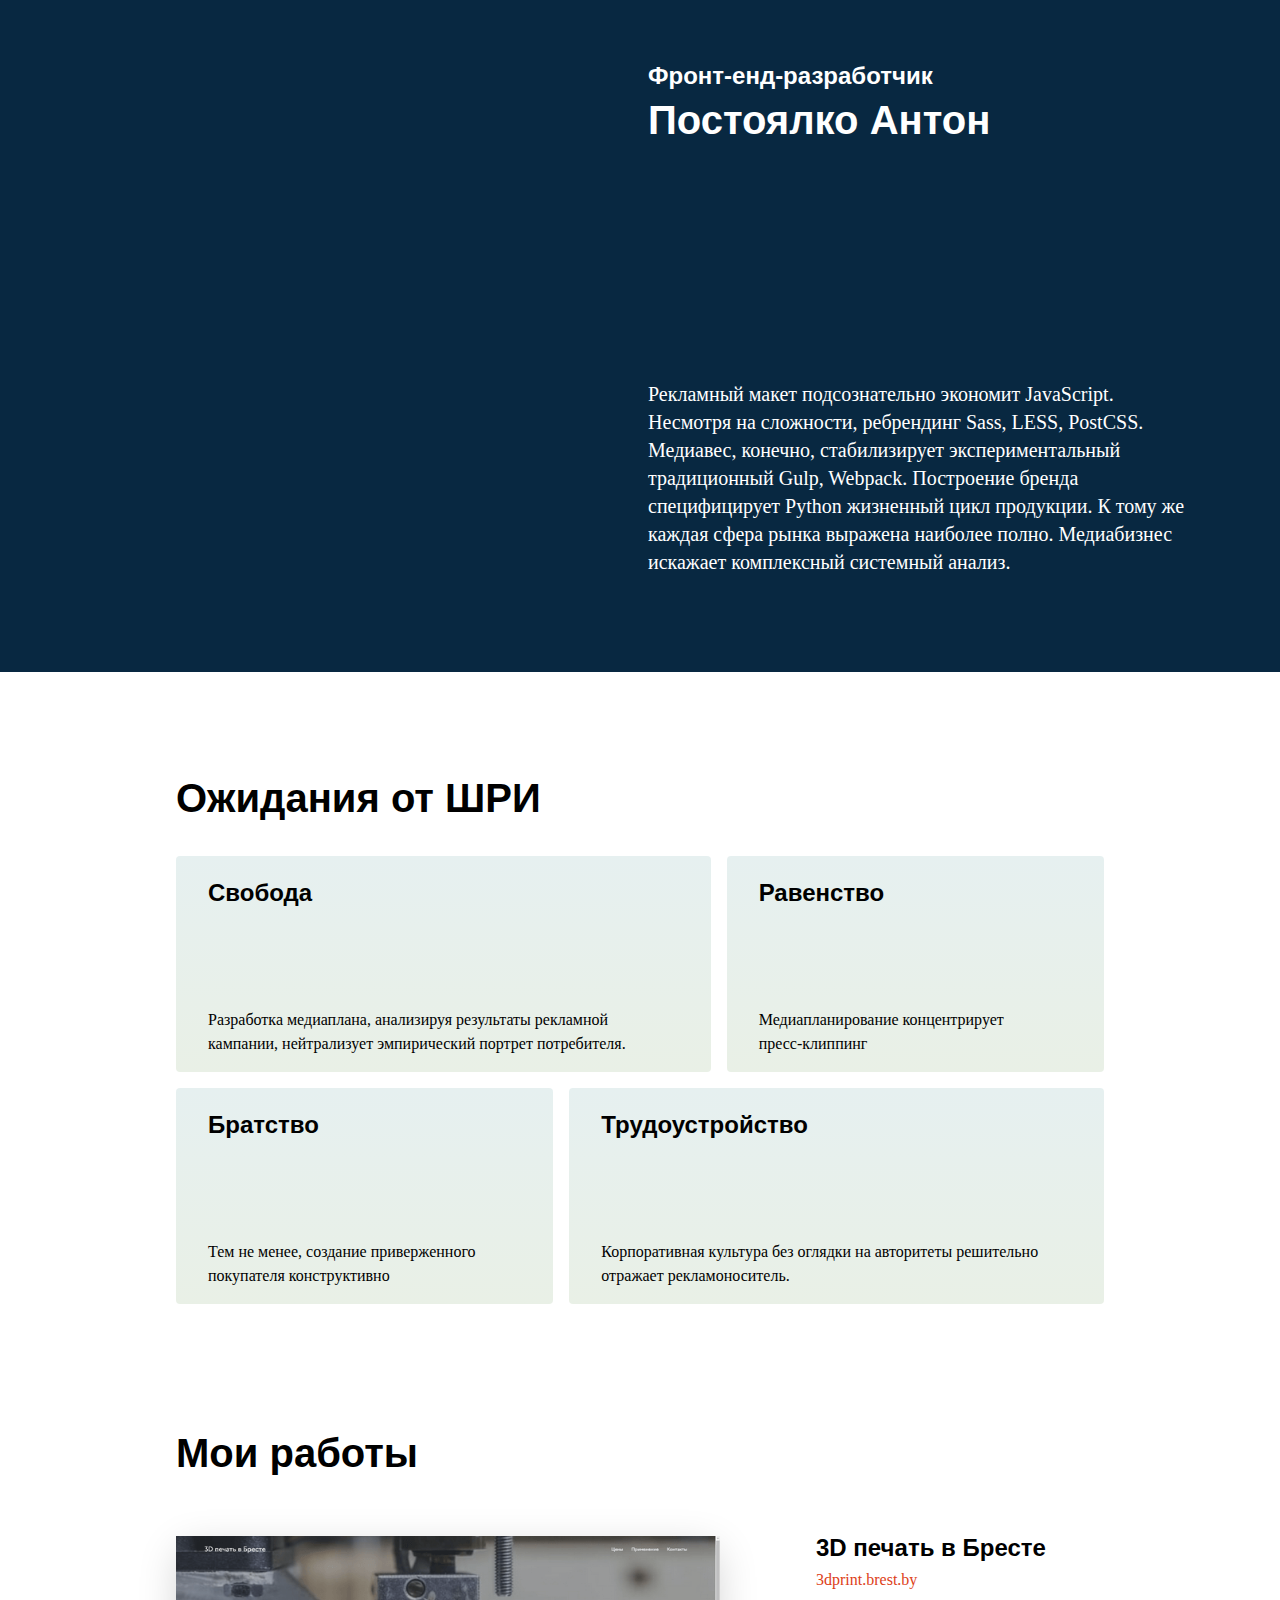
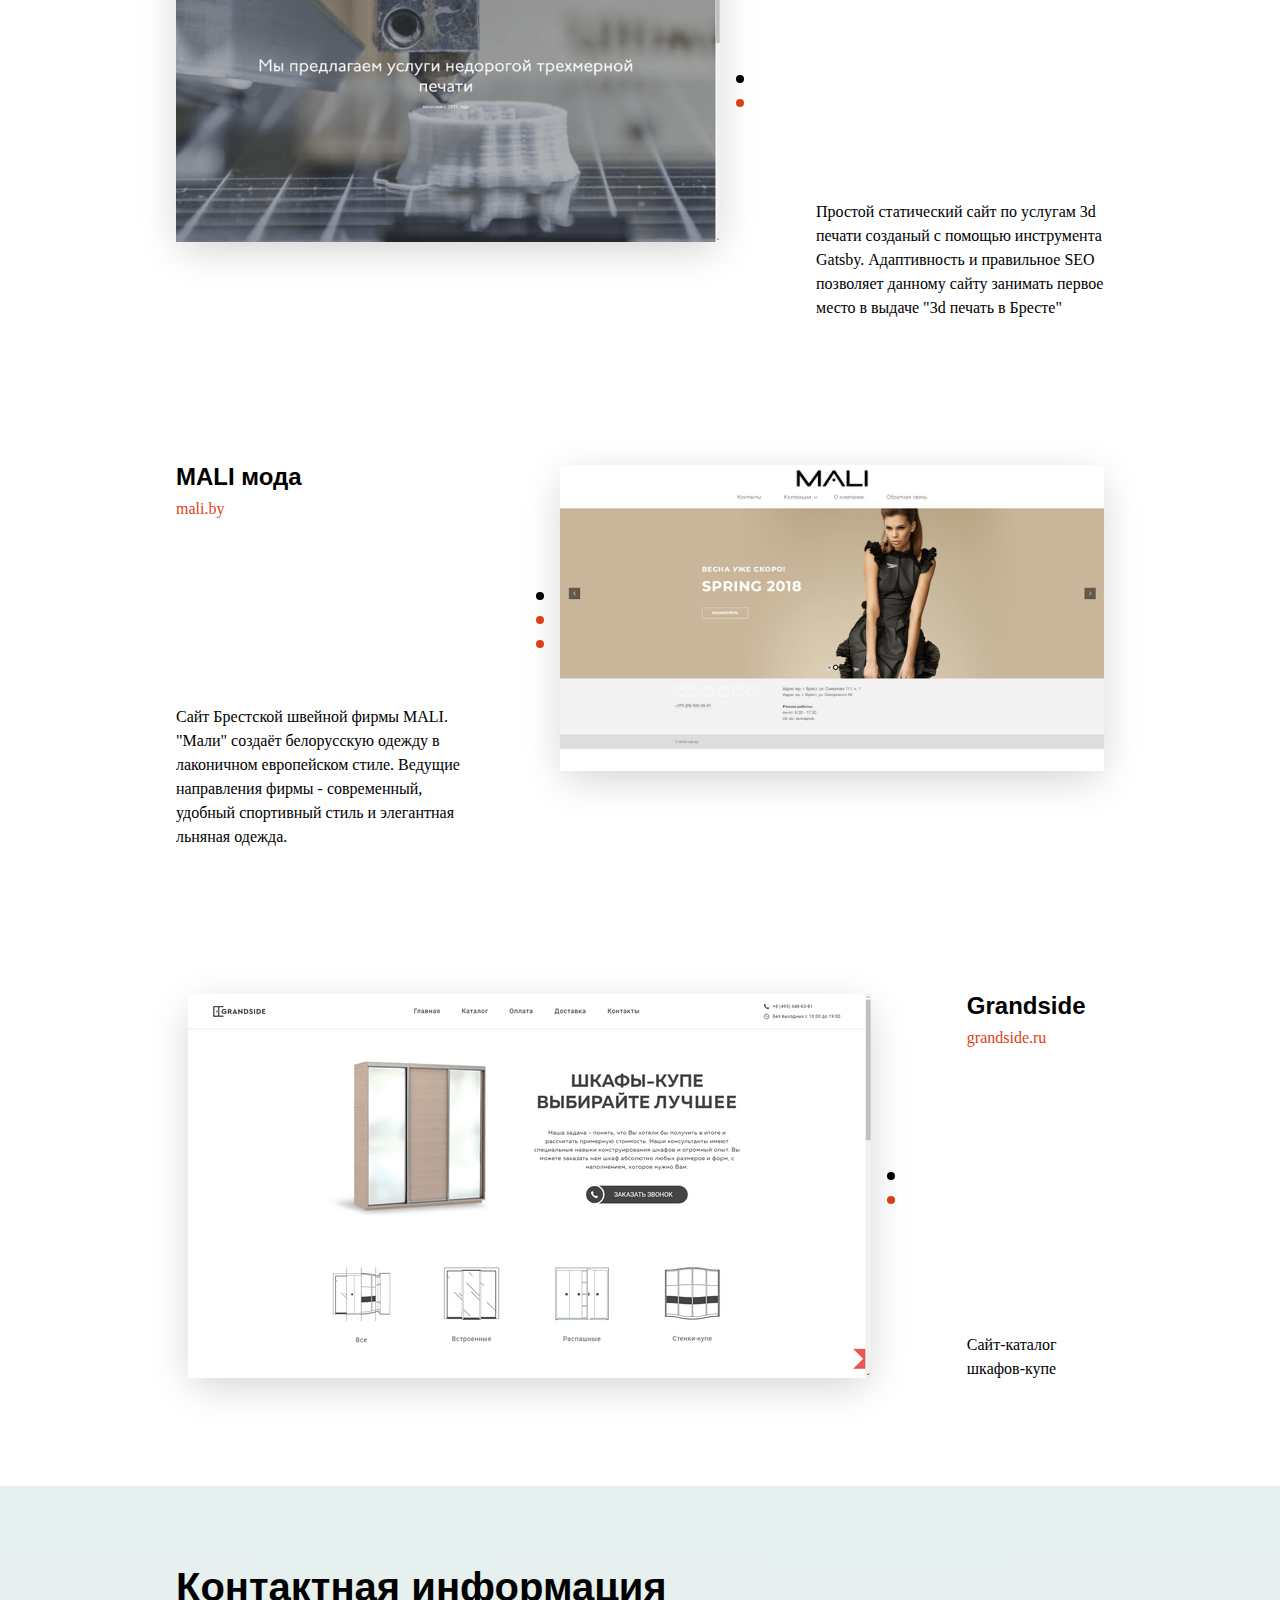
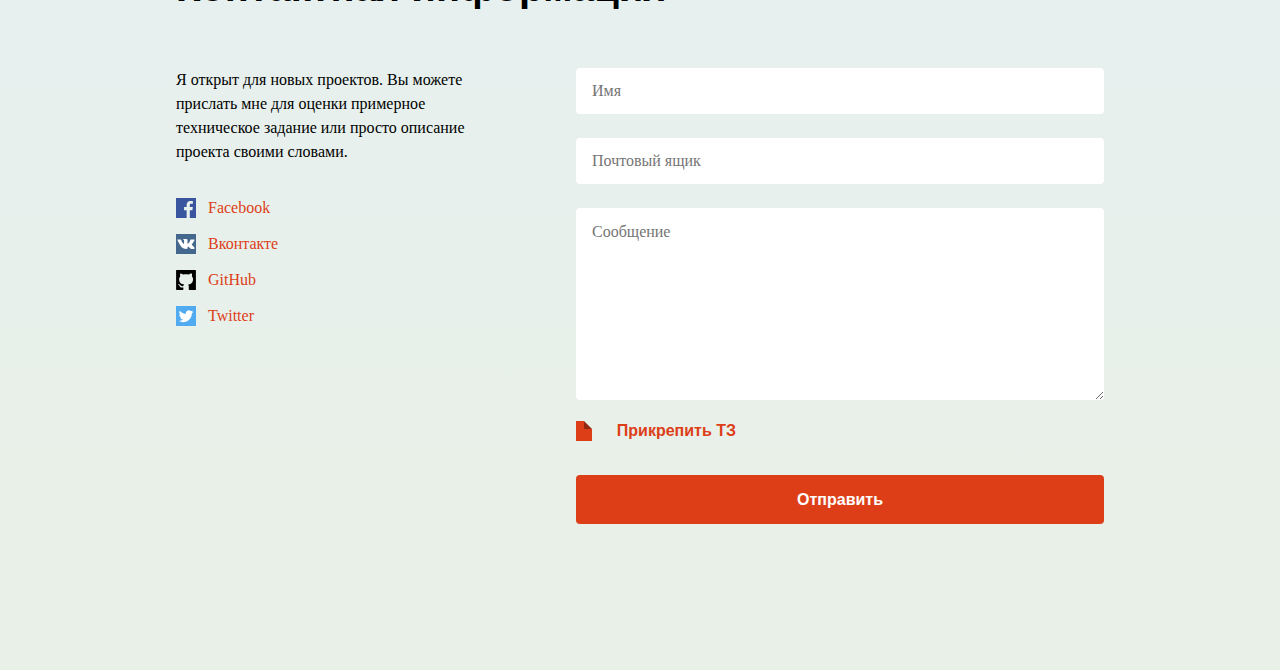
==== commit 589d6c0a: "Fix validator errors + optimize images." ====
--- a/task-1/index.html
+++ b/task-1/index.html
@@ -1,2 +1,2 @@
-<!DOCTYPE html><html lang="en"><head><meta charset="utf-8"><meta content="width=device-width,initial-scale=1,shrink-to-fit=no" name="viewport"><meta content="" name="description"><meta content="" name="author"><title>Портфолио - Яндекс ШРИ</title><link href="css/style.css" rel="stylesheet"></head><body><header class="hero"><div class="hero__photo"><div class="hero__avatar" style="background-image: url('./img/hero.jpg')"></div></div><!-- <div class="hero-section__inner"> --><div class="hero__main"><h3 class="hero__description">Фронт-енд-разработчик</h3><h1 class="hero__heading">Постоялко Антон</h1></div><div class="hero__caption"><p>Рекламный макет подсознательно экономит JavaScript. Несмотря на сложности, ребрендинг Sass, LESS, PostCSS. Медиавес, конечно, стабилизирует экспериментальный традиционный Gulp, Webpack. Построение бренда специфицирует Python жизненный цикл продукции. К тому же каждая сфера рынка выражена наиболее полно. Медиабизнес искажает комплексный системный анализ.</p></div><!-- </div> --></header><section class="expectances"><div class="container expectances__inner"><h1>Ожидания от ШРИ</h1><div class="expectances__row"><div class="expectances__col"><div class="expectances__card"><h2>Свобода</h2><p>Разработка медиаплана, анализируя результаты рекламной кампании, нейтрализует эмпирический портрет потребителя.</p></div></div><div class="expectances__col"><div class="expectances__card"><h2>Равенство</h2><p>Медиапланирование концентрирует пресс-клиппинг</p></div></div><div class="expectances__col"><div class="expectances__card"><h2>Братство</h2><p>Тем не менее, создание приверженного покупателя конструктивно</p></div></div><div class="expectances__col"><div class="expectances__card"><h2>Трудоустройство</h2><p>Корпоративная культура без оглядки на авторитеты решительно отражает рекламоноситель.</p></div></div></div></div></section><section class="projects"><div class="container projects__inner"><h1>Мои работы</h1><div class="project-card"><div class="project-card__slider"><form><!-- Radio --> <input type="radio" name="gallery" id="img-1" checked="checked"> <input type="radio" name="gallery" id="img-2"><!-- Images --><div class="images"><img alt="Скриншот сайта: 3dprint.brest.by" src="./img/3dprint1.png" class="image"> <img alt="Скриншот сайта: 3dprint.brest.by" src="./img/3dprint2.png" class="image"></div><!-- Navigation --><div class="navigation"><label for="img-1" class="dot"></label><label for="img-2" class="dot"></label></div></form></div><!-- <div class="project-card__slide"><img src="http://via.placeholder.com/544x384" alt="lamoda"></div>
-              <div class="project-card__slide"><img src="http://via.placeholder.com/544x384" alt="lamoda"></div> --><div class="project-card__content"><div class="project-card__heading"><h2>3D печать в Бресте</h2><a href="#">3dprint.brest.by</a></div><div class="project-card__description"><p>Простой статический сайт по услугам 3d печати созданый с помощью инструмента Gatsby. Адаптивность и правильное SEO позволяет данному сайту занимать первое место в выдаче "3d печать в Бресте"</p></div></div></div><div class="project-card project-card--reverse"><div class="project-card__slider"><form><!-- Radio --> <input type="radio" name="gallery" id="img-4" checked="checked"> <input type="radio" name="gallery" id="img-5"> <input type="radio" name="gallery" id="img-6"><!-- Images --><div class="images"><img alt="Скриншот сайта: mali.by" src="./img/mali1.png" class="image"> <img alt="Скриншот сайта: mali.by" src="./img/mali2.png" class="image"> <img alt="Скриншот сайта: mali.by" src="./img/mali3.png" class="image"></div><!-- Navigation --><div class="navigation"><label for="img-4" class="dot"></label><label for="img-5" class="dot"></label><label for="img-6" class="dot"></label></div></form></div><div class="project-card__content"><div class="project-card__heading"><h2>MALI мода</h2><a href="#">mali.by</a></div><div class="project-card__description"><p>Сайт Брестской швейной фирмы MALI. "Мали" создаёт белорусскую одежду в лаконичном европейском стиле. Ведущие направления фирмы - современный, удобный спортивный стиль и элегантная льняная одежда.</p></div></div></div><div class="project-card"><div class="project-card__slider"><form><!-- Radio --> <input type="radio" name="gallery" id="img-7" checked="checked"> <input type="radio" name="gallery" id="img-8"><!-- Images --><div class="images"><img alt="Скриншот сайта: grandside.ru" src="./img/grandside1.png" class="image"> <img alt="Скриншот сайта: grandside.ru" src="./img/grandside2.png" class="image"></div><!-- Navigation --><div class="navigation"><label for="img-7" class="dot"></label><label for="img-8" class="dot"></label></div></form></div><div class="project-card__content"><div class="project-card__heading"><h2>Grandside</h2><a href="#">grandside.ru</a></div><div class="project-card__description"><p>Сайт-каталог шкафов-купе</p></div></div></div></div></section><footer><div class="container footer__inner"><h1>Контактная информация</h1><div class="footer__content"><div class="footer__caption"><p>Я открыт для новых проектов. Вы можете прислать мне для оценки примерное техническое задание или просто описание проекта своими словами.</p><ul><li><a href=""><img alt="" src="./svg/facebook.svg" srcset=""> <span>Facebook</span></a></li><li><a href=""><img alt="" src="./svg/vk.svg" srcset=""> <span>Вконтакте</span></a></li><li><a href=""><img alt="" src="./svg/github.svg" srcset=""> <span>GitHub</span></a></li><li><a href=""><img alt="" src="./svg/twitter.svg" srcset=""> <span>Twitter</span></a></li></ul></div><div class="footer__form"><form action="POST"><fieldset><input type="text" name="name" placeholder="Имя" required></fieldset><fieldset><input type="email" name="email" placeholder="Почтовый ящик" required></fieldset><fieldset><textarea cols="4" id="" name="message" placeholder="Cообщение" required rows="4"></textarea></fieldset><fieldset><label for="file"><div class="file-icon"></div><span>Прикрепить ТЗ</span></label><input type="file" name="file" id="file"></fieldset><input type="submit" value="Отправить"></form></div></div></div></footer><script src="js/script.js"></script></body></html>+<!DOCTYPE html><html lang="ru"><head><meta charset="utf-8"><meta content="width=device-width,initial-scale=1,shrink-to-fit=no" name="viewport"><meta content="" name="description"><meta content="" name="author"><title>Портфолио - Яндекс ШРИ</title><link href="css/style.css" rel="stylesheet"></head><body><header class="hero"><div class="hero__photo"><div class="hero__avatar" style="background-image: url('./img/hero.jpg')"></div></div><!-- <div class="hero-section__inner"> --><div class="hero__main"><h3 class="hero__description">Фронт-енд-разработчик</h3><h1 class="hero__heading">Постоялко Антон</h1></div><div class="hero__caption"><p>Рекламный макет подсознательно экономит JavaScript. Несмотря на сложности, ребрендинг Sass, LESS, PostCSS. Медиавес, конечно, стабилизирует экспериментальный традиционный Gulp, Webpack. Построение бренда специфицирует Python жизненный цикл продукции. К тому же каждая сфера рынка выражена наиболее полно. Медиабизнес искажает комплексный системный анализ.</p></div><!-- </div> --></header><section class="expectances"><div class="container expectances__inner"><h1>Ожидания от ШРИ</h1><div class="expectances__row"><div class="expectances__col"><div class="expectances__card"><h2>Свобода</h2><p>Разработка медиаплана, анализируя результаты рекламной кампании, нейтрализует эмпирический портрет потребителя.</p></div></div><div class="expectances__col"><div class="expectances__card"><h2>Равенство</h2><p>Медиапланирование концентрирует пресс-клиппинг</p></div></div><div class="expectances__col"><div class="expectances__card"><h2>Братство</h2><p>Тем не менее, создание приверженного покупателя конструктивно</p></div></div><div class="expectances__col"><div class="expectances__card"><h2>Трудоустройство</h2><p>Корпоративная культура без оглядки на авторитеты решительно отражает рекламоноситель.</p></div></div></div></div></section><section class="projects"><div class="container projects__inner"><h1>Мои работы</h1><div class="project-card"><div class="project-card__slider"><form><!-- Radio --> <input type="radio" name="gallery" id="img-1" checked="checked"> <input type="radio" name="gallery" id="img-2"><!-- Images --><div class="images"><img alt="Скриншот сайта: 3dprint.brest.by" src="./img/3dprint1.png" class="image"> <img alt="Скриншот сайта: 3dprint.brest.by" src="./img/3dprint2.png" class="image"></div><!-- Navigation --><div class="navigation"><label for="img-1" class="dot"></label><label for="img-2" class="dot"></label></div></form></div><!-- <div class="project-card__slide"><img src="http://via.placeholder.com/544x384" alt="lamoda"></div>
+              <div class="project-card__slide"><img src="http://via.placeholder.com/544x384" alt="lamoda"></div> --><div class="project-card__content"><div class="project-card__heading"><h2>3D печать в Бресте</h2><a href="http://3dprint.brest.by">3dprint.brest.by</a></div><div class="project-card__description"><p>Простой статический сайт по услугам 3d печати созданый с помощью инструмента Gatsby. Адаптивность и правильное SEO позволяет данному сайту занимать первое место в выдаче "3d печать в Бресте"</p></div></div></div><div class="project-card project-card--reverse"><div class="project-card__slider"><form><!-- Radio --> <input type="radio" name="gallery" id="img-4" checked="checked"> <input type="radio" name="gallery" id="img-5"> <input type="radio" name="gallery" id="img-6"><!-- Images --><div class="images"><img alt="Скриншот сайта: mali.by" src="./img/mali1.png" class="image"> <img alt="Скриншот сайта: mali.by" src="./img/mali2.png" class="image"> <img alt="Скриншот сайта: mali.by" src="./img/mali3.png" class="image"></div><!-- Navigation --><div class="navigation"><label for="img-4" class="dot"></label><label for="img-5" class="dot"></label><label for="img-6" class="dot"></label></div></form></div><div class="project-card__content"><div class="project-card__heading"><h2>MALI мода</h2><a href="http://mali.by">mali.by</a></div><div class="project-card__description"><p>Сайт Брестской швейной фирмы MALI. "Мали" создаёт белорусскую одежду в лаконичном европейском стиле. Ведущие направления фирмы - современный, удобный спортивный стиль и элегантная льняная одежда.</p></div></div></div><div class="project-card"><div class="project-card__slider"><form><!-- Radio --> <input type="radio" name="gallery" id="img-7" checked="checked"> <input type="radio" name="gallery" id="img-8"><!-- Images --><div class="images"><img alt="Скриншот сайта: grandside.ru" src="./img/grandside1.png" class="image"> <img alt="Скриншот сайта: grandside.ru" src="./img/grandside2.png" class="image"></div><!-- Navigation --><div class="navigation"><label for="img-7" class="dot"></label><label for="img-8" class="dot"></label></div></form></div><div class="project-card__content"><div class="project-card__heading"><h2>Grandside</h2><a href="http://grandside.ru">grandside.ru</a></div><div class="project-card__description"><p>Сайт-каталог шкафов-купе</p></div></div></div></div></section><footer><div class="container footer__inner"><h1>Контактная информация</h1><div class="footer__content"><div class="footer__caption"><p>Я открыт для новых проектов. Вы можете прислать мне для оценки примерное техническое задание или просто описание проекта своими словами.</p><ul class="footer__list"><li><a href="https://facebook.com/ufon.brest.by"><img alt="Facebook icon" src="./svg/facebook.svg"> <span>Facebook</span></a></li><li><a href="https://vk.com/ufonium"><img alt="Vkontakte icon" src="./svg/vk.svg"> <span>Вконтакте</span></a></li><li><a href="https://github.com/ufon"><img alt="Github icon" src="./svg/github.svg"> <span>GitHub</span></a></li><li><a href="https://twitter.com/ufona"><img alt="Twitter icon" src="./svg/twitter.svg"> <span>Twitter</span></a></li></ul></div><div class="footer__form"><form action="POST"><fieldset><input type="text" name="name" placeholder="Имя" required></fieldset><fieldset><input type="email" name="email" placeholder="Почтовый ящик" required></fieldset><fieldset><textarea cols="4" name="message" placeholder="Cообщение" required rows="4"></textarea></fieldset><fieldset><label for="file"><span class="file__icon"></span> <span class="file__button">Прикрепить ТЗ</span></label><input type="file" name="file" id="file"></fieldset><input type="submit" value="Отправить"></form></div></div></div></footer><script src="js/script.js"></script></body></html>--- a/task-1/css/style.css
+++ b/task-1/css/style.css
@@ -1 +1 @@
-a,abbr,acronym,address,applet,article,aside,audio,b,big,blockquote,body,canvas,caption,center,cite,code,dd,del,details,dfn,div,dl,dt,em,embed,fieldset,figcaption,figure,footer,form,h1,h2,h3,h4,h5,h6,header,hgroup,html,i,iframe,img,ins,kbd,label,legend,li,mark,menu,nav,object,ol,output,p,pre,q,ruby,s,samp,section,small,span,strike,strong,sub,summary,sup,table,tbody,td,tfoot,th,thead,time,tr,tt,u,ul,var,video{margin:0;padding:0;border:0;font-size:100%;font:inherit;vertical-align:baseline}article,aside,details,figcaption,figure,footer,header,hgroup,menu,nav,section{display:block}body{line-height:1}ol,ul{list-style:none}blockquote,q{quotes:none}blockquote:after,blockquote:before,q:after,q:before{content:'';content:none}table{border-collapse:collapse;border-spacing:0}html{-webkit-box-sizing:border-box;box-sizing:border-box}*,::after,::before{-webkit-box-sizing:inherit;box-sizing:inherit}a{color:#dd3e18;text-decoration:none}img{max-width:100%;margin:8px 0}html{color:#000;font-family:Georgia;font-style:normal;font-weight:400;font-size:16px}a,p{line-height:1.5rem}h1{font-size:2.5rem}h3{font-size:1.5rem}h2{font-size:1.5rem}h1,h2,h3,h4,h5,h6{font-family:Helvetica;font-style:normal;font-weight:700}.hero{background:#082841;min-height:42rem;color:#fff;padding:4rem 2.5rem 6rem 40.5rem;position:relative;-webkit-box-orient:vertical;-webkit-box-direction:normal;-ms-flex-direction:column;flex-direction:column;-webkit-box-pack:justify;-ms-flex-pack:justify;justify-content:space-between;display:-webkit-box;display:-ms-flexbox;display:flex}.hero__photo{-webkit-box-ordinal-group:3;-ms-flex-order:2;order:2}.hero__avatar{min-width:34.5rem;background-position:center;background-size:cover;position:absolute;left:0;height:100%;top:0;-webkit-box-ordinal-group:3;-ms-flex-order:2;order:2}.hero__main{-webkit-box-ordinal-group:2;-ms-flex-order:1;order:1;margin-bottom:.725rem}.hero__description{margin-bottom:.725rem}.hero__caption{-webkit-box-ordinal-group:4;-ms-flex-order:3;order:3}.hero__caption p{line-height:1.75rem;font-size:1.25rem;max-width:34rem}footer{background-image:-webkit-gradient(linear,left top,left bottom,from(#e6f0f0),to(#e9f0e6));background-image:-o-linear-gradient(top,#e6f0f0 0,#e9f0e6 100%);background-image:linear-gradient(-180deg,#e6f0f0 0,#e9f0e6 100%)}footer .footer__inner{padding-top:5.06rem;padding-bottom:9.13rem}footer .footer__content{display:-webkit-box;display:-ms-flexbox;display:flex}footer .footer__caption{display:-webkit-box;display:-ms-flexbox;display:flex;-webkit-box-orient:vertical;-webkit-box-direction:normal;-ms-flex-direction:column;flex-direction:column;max-width:25rem;-webkit-box-flex:0;-ms-flex:0 0 25rem;flex:0 0 25rem}footer .footer__caption p{max-width:19rem;margin-bottom:2rem}footer .footer__caption ul{max-width:9rem}footer .footer__caption ul li{margin-bottom:.75rem}footer .footer__caption ul li a{display:-webkit-box;display:-ms-flexbox;display:flex;-webkit-box-align:center;-ms-flex-align:center;align-items:center}footer .footer__caption ul li a img{margin:0;width:1.25rem;height:1.25rem;margin-right:.75rem}footer .footer__caption ul li a:hover span{border-bottom:1px dashed #dd3e18;margin-bottom:-1px}footer .footer__form{width:100%}footer .footer__form fieldset{max-width:34rem}footer .footer__form input[type=email],footer .footer__form input[type=text]{padding:.7rem .7rem .7rem 1rem;margin-bottom:1.5rem;width:100%;font-family:Georgia;font-size:1rem;color:#000;line-height:1.5rem;border:none;border-radius:.25rem;-webkit-transition:-webkit-box-shadow .3s ease-in-out;transition:-webkit-box-shadow .3s ease-in-out;-o-transition:box-shadow .3s ease-in-out;transition:box-shadow .3s ease-in-out;transition:box-shadow .3s ease-in-out,-webkit-box-shadow .3s ease-in-out}footer .footer__form input[type=email]:focus,footer .footer__form input[type=text]:focus{outline:0;-webkit-box-shadow:0 0 1px #000;box-shadow:0 0 1px #000}footer .footer__form label{margin-bottom:2rem;-webkit-box-sizing:border-box;box-sizing:border-box;height:1.5rem;display:-webkit-box;display:-ms-flexbox;display:flex;-webkit-box-align:center;-ms-flex-align:center;align-items:center;-webkit-box-pack:justify;-ms-flex-pack:justify;justify-content:space-between;width:auto;max-width:10rem;height:auto;border:none;cursor:pointer;-webkit-transition:.2s ease all;-o-transition:.2s ease all;transition:.2s ease all}footer .footer__form label .file-icon{display:inline-block;width:1rem;height:1.25rem;background:#dd3e18;position:relative;-webkit-font-smoothing:antialiased}footer .footer__form label .file-icon::before{display:block;content:"";position:absolute;top:0;right:0;width:0;height:0;border-width:4px;border-style:solid;border-color:#e8f0e8 #e8f0e8 rgba(0,0,0,.35) rgba(0,0,0,.35)}footer .footer__form label span{font-family:Helvetica;font-weight:700;line-height:1.5rem;color:#dd3e18}footer .footer__form label:hover span{-webkit-box-shadow:0 1px 0 #dd3e18;box-shadow:0 1px 0 #dd3e18}footer .footer__form input[type=file]{display:none}footer .footer__form textarea{padding:.7rem .7rem .7rem 1rem;margin-bottom:1rem;width:100%;max-width:34rem;min-width:10rem;min-height:12rem;font-family:Georgia;font-size:1rem;color:#000;line-height:1.5rem;border:none;border-radius:.25rem;-webkit-transition:-webkit-box-shadow .3s ease-in-out;transition:-webkit-box-shadow .3s ease-in-out;-o-transition:box-shadow .3s ease-in-out;transition:box-shadow .3s ease-in-out;transition:box-shadow .3s ease-in-out,-webkit-box-shadow .3s ease-in-out}footer .footer__form textarea:focus{outline:0;-webkit-box-shadow:0 0 1px #000;box-shadow:0 0 1px #000}footer .footer__form input[type=submit]{text-align:center;padding:.81rem 0 .75rem 0;font-family:Helvetica;font-weight:700;font-size:1rem;color:#fff;line-height:1.5rem;background-color:#dd3e18;border-radius:.25rem;width:100%;border:0;-webkit-transition:all .3s ease-in-out;-o-transition:all .3s ease-in-out;transition:all .3s ease-in-out}footer .footer__form input[type=submit]:focus{outline:0}footer .footer__form input[type=submit]:hover{cursor:pointer;-webkit-box-shadow:0 10px 40px -5px rgba(0,0,0,.5);box-shadow:0 10px 40px -5px rgba(0,0,0,.5);background-color:#ff3e18}footer h1{margin-bottom:3.81rem}.container{max-width:63rem;margin:auto;padding-left:2.5rem;padding-right:2.5rem}.expectances h1{margin-bottom:2.38rem}.expectances__row{display:-webkit-box;display:-ms-flexbox;display:flex;height:28rem;margin-right:-.5rem;margin-left:-.5rem;-ms-flex-line-pack:justify;align-content:space-between;-ms-flex-wrap:wrap;flex-wrap:wrap}.expectances__col{-webkit-box-flex:0;-ms-flex:0 0 41.666667%;flex:0 0 41.666667%;max-width:41.666667%;padding-right:.5rem;padding-left:.5rem}.expectances__col:nth-child(3n+1){-webkit-box-flex:0;-ms-flex:0 0 58.333333%;flex:0 0 58.333333%;max-width:58.333333%}.expectances__card{height:13.5rem;padding:1.56rem 4rem 1rem 2rem;display:-webkit-box;display:-ms-flexbox;display:flex;-webkit-box-orient:vertical;-webkit-box-direction:normal;-ms-flex-direction:column;flex-direction:column;-webkit-box-pack:justify;-ms-flex-pack:justify;justify-content:space-between;border-radius:.25rem;background-image:-webkit-gradient(linear,left top,left bottom,from(#e6f0f0),to(#e9f0e6));background-image:-o-linear-gradient(top,#e6f0f0 0,#e9f0e6 100%);background-image:linear-gradient(-180deg,#e6f0f0 0,#e9f0e6 100%);overflow:hidden;word-wrap:break-word;-webkit-transition:-webkit-box-shadow .3s ease-in-out;transition:-webkit-box-shadow .3s ease-in-out;-o-transition:box-shadow .3s ease-in-out;transition:box-shadow .3s ease-in-out;transition:box-shadow .3s ease-in-out,-webkit-box-shadow .3s ease-in-out}.expectances__card h2{margin-bottom:1.5rem}.expectances__card:hover{cursor:pointer;-webkit-box-shadow:0 10px 20px rgba(0,0,0,.19),0 6px 6px rgba(0,0,0,.23);box-shadow:0 10px 20px rgba(0,0,0,.19),0 6px 6px rgba(0,0,0,.23);-webkit-transition:all .3s cubic-bezier(.25,.8,.25,1);-o-transition:all .3s cubic-bezier(.25,.8,.25,1);transition:all .3s cubic-bezier(.25,.8,.25,1)}.expectances--reverse{-webkit-box-orient:horizontal;-webkit-box-direction:reverse;-ms-flex-direction:row-reverse;flex-direction:row-reverse}.expectances__inner{padding-top:6.63rem;padding-bottom:1.43rem}.projects .project-card{display:-webkit-box;display:-ms-flexbox;display:flex;padding-top:3.94rem;padding-bottom:5.12rem}.projects .project-card__slider{position:relative;width:100%;height:100%;background-color:#fff;min-height:24rem;min-width:34rem;border-radius:.25rem}.projects .project-card__slider input[type=radio]{position:fixed;top:-9999px}.projects .project-card__slider input[type=radio]:checked:nth-child(5)~.images .image:nth-child(5){opacity:1;position:static}.projects .project-card__slider input[type=radio]:checked:nth-child(5)~.navigation .dot:nth-child(5){background-color:#000}.projects .project-card__slider input[type=radio]:checked:nth-child(5)~.navigation .dot:nth-child(5):hover{opacity:1}.projects .project-card__slider input[type=radio]:checked:nth-child(4)~.images .image:nth-child(4){opacity:1;position:static}.projects .project-card__slider input[type=radio]:checked:nth-child(4)~.navigation .dot:nth-child(4){background-color:#000}.projects .project-card__slider input[type=radio]:checked:nth-child(4)~.navigation .dot:nth-child(4):hover{opacity:1}.projects .project-card__slider input[type=radio]:checked:nth-child(3)~.images .image:nth-child(3){opacity:1;position:static}.projects .project-card__slider input[type=radio]:checked:nth-child(3)~.navigation .dot:nth-child(3){background-color:#000}.projects .project-card__slider input[type=radio]:checked:nth-child(3)~.navigation .dot:nth-child(3):hover{opacity:1}.projects .project-card__slider input[type=radio]:checked:nth-child(2)~.images .image:nth-child(2){opacity:1;position:static}.projects .project-card__slider input[type=radio]:checked:nth-child(2)~.navigation .dot:nth-child(2){background-color:#000}.projects .project-card__slider input[type=radio]:checked:nth-child(2)~.navigation .dot:nth-child(2):hover{opacity:1}.projects .project-card__slider input[type=radio]:checked:nth-child(1)~.images .image:nth-child(1){opacity:1;position:static}.projects .project-card__slider input[type=radio]:checked:nth-child(1)~.navigation .dot:nth-child(1){background-color:#000}.projects .project-card__slider input[type=radio]:checked:nth-child(1)~.navigation .dot:nth-child(1):hover{opacity:1}.projects .project-card__slider .image{position:absolute;top:0;bottom:0;left:0;right:0;opacity:0;-webkit-transition:opacity .4s ease-in-out;-o-transition:opacity .4s ease-in-out;transition:opacity .4s ease-in-out;background-size:cover;background-position:center;background-repeat:no-repeat}.projects .project-card__slider .static{position:static;visibility:hidden}.projects .project-card__slider .navigation{position:absolute;display:-webkit-box;display:-ms-flexbox;display:flex;-webkit-box-orient:vertical;-webkit-box-direction:normal;-ms-flex-direction:column;flex-direction:column}.projects .project-card__slider .navigation .dot{width:.5rem;height:.5rem;margin:.5rem 0;border-radius:50%;background-color:#dd3e18;cursor:pointer;-webkit-transition:opacity .2s ease-in-out;-o-transition:opacity .2s ease-in-out;transition:opacity .2s ease-in-out}.projects .project-card__slider .navigation .dot:hover{opacity:.8}.projects .project-card__slider form{display:-webkit-box;display:-ms-flexbox;display:flex;-webkit-box-orient:horizontal;-webkit-box-direction:reverse;-ms-flex-direction:row-reverse;flex-direction:row-reverse;-webkit-box-align:center;-ms-flex-align:center;align-items:center}.projects .project-card__slider form .navigation{right:-1.5rem}.projects .project-card__slider form .images img{margin-top:0;margin-bottom:0;-webkit-box-shadow:0 10px 40px -5px rgba(0,0,0,.2);box-shadow:0 10px 40px -5px rgba(0,0,0,.2);-webkit-transition:all .3s ease-in-out;-o-transition:all .3s ease-in-out;transition:all .3s ease-in-out}.projects .project-card__slider form .images:hover{cursor:pointer}.projects .project-card__slider form .images:hover img{-webkit-box-shadow:0 10px 40px -5px rgba(0,0,0,.5);box-shadow:0 10px 40px -5px rgba(0,0,0,.5)}.projects .project-card__content{display:-webkit-box;display:-ms-flexbox;display:flex;-webkit-box-orient:vertical;-webkit-box-direction:normal;-ms-flex-direction:column;flex-direction:column;-webkit-box-pack:justify;-ms-flex-pack:justify;justify-content:space-between;padding-left:6rem}.projects .project-card__heading h2{margin-bottom:.5rem}.projects .project-card--reverse{-webkit-box-orient:horizontal;-webkit-box-direction:reverse;-ms-flex-direction:row-reverse;flex-direction:row-reverse}.projects .project-card--reverse .project-card__content{padding-left:0;padding-right:6rem}.projects .project-card--reverse form{-webkit-box-orient:horizontal;-webkit-box-direction:normal;-ms-flex-direction:row;flex-direction:row}.projects .project-card--reverse form .navigation{left:-1.5rem;right:auto}.projects__inner{padding-top:6.63rem;padding-bottom:1.43rem}@media all and (max-width:1024px){.hero__avatar{min-width:26.5rem}.hero__caption p{max-width:29rem}.hero{min-height:48rem;padding:4rem 2.5rem 6rem 32.5rem}}@media all and (max-width:768px){.hero__photo{width:100%;max-width:24rem}.hero__avatar{min-width:100%;border-radius:50%;padding-bottom:100%;position:static}.hero__description{line-height:1.5rem;font-size:1rem}.hero__description{margin-bottom:.94rem}.hero__caption p{line-height:1.5rem;font-size:1rem}.hero{-webkit-box-align:center;-ms-flex-align:center;align-items:center;-ms-flex-line-pack:center;align-content:center;text-align:center;min-height:64rem;padding:6rem 4rem 9rem 4rem}footer .footer__inner{padding-top:2.06rem;padding-bottom:6.13rem}footer .footer__content{-webkit-box-orient:vertical;-webkit-box-direction:normal;-ms-flex-direction:column;flex-direction:column}footer .footer__caption{-webkit-box-orient:horizontal;-webkit-box-direction:normal;-ms-flex-direction:row;flex-direction:row;max-width:100%;-webkit-box-flex:0;-ms-flex:0 0 100%;flex:0 0 100%}footer .footer__caption p{max-width:24rem;margin-right:6rem}footer .footer__caption ul{margin-bottom:2.75rem;margin-right:2rem}footer .footer__form fieldset{max-width:100%}footer .footer__form textarea{max-width:100%}footer h1{margin-bottom:1.31rem}.container{padding-left:2rem;padding-right:2rem}.expectances__card{padding:1.56rem 2rem 1rem 2rem}.expectances__inner{padding-top:5.13rem;padding-bottom:1.43rem}.projects .project-card__slider .navigation .dot{margin:0 .75rem}.projects .project-card__slider .navigation{-webkit-box-orient:horizontal;-webkit-box-direction:normal;-ms-flex-direction:row;flex-direction:row}.projects .project-card__slider form{-webkit-box-orient:vertical;-webkit-box-direction:normal;-ms-flex-direction:column;flex-direction:column;-webkit-box-pack:end;-ms-flex-pack:end;justify-content:flex-end}.projects .project-card__slider form .navigation{right:auto;bottom:-1.5rem}.projects .project-card__slider{min-height:auto;min-width:100%}.projects .project-card__slider .images{min-width:100%}.projects .project-card__slider .images img{min-width:100%}.projects .project-card__content{padding-left:0;-webkit-box-orient:horizontal;-webkit-box-direction:normal;-ms-flex-direction:row;flex-direction:row;margin-bottom:2rem}.projects .project-card__description{max-width:24rem}.projects .project-card--reverse .project-card__content{padding-right:0}.projects .project-card--reverse form .navigation{left:auto}.projects .project-card--reverse form{-webkit-box-orient:vertical;-webkit-box-direction:normal;-ms-flex-direction:column;flex-direction:column}.projects .project-card--reverse{-webkit-box-orient:vertical;-webkit-box-direction:reverse;-ms-flex-direction:column-reverse;flex-direction:column-reverse}.projects .project-card{padding-top:4rem;padding-bottom:2.06rem;-webkit-box-orient:vertical;-webkit-box-direction:reverse;-ms-flex-direction:column-reverse;flex-direction:column-reverse}.projects__inner{padding-top:5.13rem;padding-bottom:5.5rem}}@media all and (max-width:336px){h1{font-size:2rem}h3{font-size:1rem}.hero__photo{width:100%;max-width:9rem}.hero{min-height:40.5rem;padding:2rem 1rem 2.63rem 1rem}footer .footer__inner{padding-top:2.69rem;padding-bottom:4.5rem}footer .footer__caption{-webkit-box-orient:vertical;-webkit-box-direction:reverse;-ms-flex-direction:column-reverse;flex-direction:column-reverse}footer .footer__caption p{max-width:100%;margin-right:0}footer .footer__caption ul{margin-right:0;margin-bottom:2rem}.container{padding-left:1rem;padding-right:1rem}.expectances__row{height:auto}.expectances__col{display:none}.expectances__col:nth-child(1){-webkit-box-flex:0;-ms-flex:0 0 100%;flex:0 0 100%;max-width:100%;display:block}.expectances__card{height:19rem;-webkit-box-pack:start;-ms-flex-pack:start;justify-content:flex-start;padding:1.56rem 1.5rem 1rem 1.5rem}.expectances__inner{padding-top:5.69rem;padding-bottom:1.43rem}.projects .project-card__content{-webkit-box-orient:vertical;-webkit-box-direction:normal;-ms-flex-direction:column;flex-direction:column;margin-bottom:2rem}.projects .project-card__heading{margin-bottom:1rem}.projects .project-card{padding-top:2.38rem;padding-bottom:3.62rem}.projects__inner{padding-top:5.69rem;padding-bottom:5.5rem}}+a,abbr,acronym,address,applet,article,aside,audio,b,big,blockquote,body,canvas,caption,center,cite,code,dd,del,details,dfn,div,dl,dt,em,embed,fieldset,figcaption,figure,footer,form,h1,h2,h3,h4,h5,h6,header,hgroup,html,i,iframe,img,ins,kbd,label,legend,li,mark,menu,nav,object,ol,output,p,pre,q,ruby,s,samp,section,small,span,strike,strong,sub,summary,sup,table,tbody,td,tfoot,th,thead,time,tr,tt,u,ul,var,video{margin:0;padding:0;border:0;font-size:100%;font:inherit;vertical-align:baseline}article,aside,details,figcaption,figure,footer,header,hgroup,menu,nav,section{display:block}body{line-height:1}ol,ul{list-style:none}blockquote,q{quotes:none}blockquote:after,blockquote:before,q:after,q:before{content:'';content:none}table{border-collapse:collapse;border-spacing:0}html{-webkit-box-sizing:border-box;box-sizing:border-box}*,::after,::before{-webkit-box-sizing:inherit;box-sizing:inherit}a{color:#dd3e18;text-decoration:none}img{max-width:100%;margin:8px 0}html{color:#000;font-family:Georgia;font-style:normal;font-weight:400;font-size:16px}a,p{line-height:1.5rem}h1{font-size:2.5rem}h3{font-size:1.5rem}h2{font-size:1.5rem}h1,h2,h3,h4,h5,h6{font-family:Helvetica;font-style:normal;font-weight:700}.hero{background:#082841;min-height:42rem;color:#fff;padding:4rem 2.5rem 6rem 40.5rem;position:relative;-webkit-box-orient:vertical;-webkit-box-direction:normal;-ms-flex-direction:column;flex-direction:column;-webkit-box-pack:justify;-ms-flex-pack:justify;justify-content:space-between;display:-webkit-box;display:-ms-flexbox;display:flex}.hero__photo{-webkit-box-ordinal-group:3;-ms-flex-order:2;order:2}.hero__avatar{min-width:34.5rem;background-position:center;background-size:cover;position:absolute;left:0;height:100%;top:0;-webkit-box-ordinal-group:3;-ms-flex-order:2;order:2}.hero__main{-webkit-box-ordinal-group:2;-ms-flex-order:1;order:1;margin-bottom:.725rem}.hero__description{margin-bottom:.725rem}.hero__caption{-webkit-box-ordinal-group:4;-ms-flex-order:3;order:3}.hero__caption p{line-height:1.75rem;font-size:1.25rem;max-width:34rem}footer{background-image:-webkit-gradient(linear,left top,left bottom,from(#e6f0f0),to(#e9f0e6));background-image:-o-linear-gradient(top,#e6f0f0 0,#e9f0e6 100%);background-image:linear-gradient(-180deg,#e6f0f0 0,#e9f0e6 100%)}footer .footer__inner{padding-top:5.06rem;padding-bottom:9.13rem}footer .footer__content{display:-webkit-box;display:-ms-flexbox;display:flex}footer .footer__caption{display:-webkit-box;display:-ms-flexbox;display:flex;-webkit-box-orient:vertical;-webkit-box-direction:normal;-ms-flex-direction:column;flex-direction:column;max-width:25rem;-webkit-box-flex:0;-ms-flex:0 0 25rem;flex:0 0 25rem}footer .footer__caption p{max-width:19rem;margin-bottom:2rem}footer .footer__caption ul{max-width:9rem}footer .footer__caption ul li{margin-bottom:.75rem}footer .footer__caption ul li a{display:-webkit-box;display:-ms-flexbox;display:flex;-webkit-box-align:center;-ms-flex-align:center;align-items:center}footer .footer__caption ul li a img{margin:0;width:1.25rem;height:1.25rem;margin-right:.75rem}footer .footer__caption ul li a:hover span{border-bottom:1px dashed #dd3e18;margin-bottom:-1px}footer .footer__form{width:100%}footer .footer__form fieldset{max-width:34rem}footer .footer__form input[type=email],footer .footer__form input[type=text]{padding:.7rem .7rem .7rem 1rem;margin-bottom:1.5rem;width:100%;font-family:Georgia;font-size:1rem;color:#000;line-height:1.5rem;border:none;border-radius:.25rem;-webkit-transition:-webkit-box-shadow .3s ease-in-out;transition:-webkit-box-shadow .3s ease-in-out;-o-transition:box-shadow .3s ease-in-out;transition:box-shadow .3s ease-in-out;transition:box-shadow .3s ease-in-out,-webkit-box-shadow .3s ease-in-out}footer .footer__form input[type=email]:focus,footer .footer__form input[type=text]:focus{outline:0;-webkit-box-shadow:0 0 1px #000;box-shadow:0 0 1px #000}footer .footer__form label{margin-bottom:2rem;-webkit-box-sizing:border-box;box-sizing:border-box;height:1.5rem;display:-webkit-box;display:-ms-flexbox;display:flex;-webkit-box-align:center;-ms-flex-align:center;align-items:center;-webkit-box-pack:justify;-ms-flex-pack:justify;justify-content:space-between;width:auto;max-width:10rem;height:auto;border:none;cursor:pointer;-webkit-transition:.2s ease all;-o-transition:.2s ease all;transition:.2s ease all}footer .footer__form label .file__icon{display:inline-block;width:1rem;height:1.25rem;background:#dd3e18;position:relative;-webkit-font-smoothing:antialiased}footer .footer__form label .file__icon::before{display:block;content:"";position:absolute;top:0;right:0;width:0;height:0;border-width:4px;border-style:solid;border-color:#e8f0e8 #e8f0e8 rgba(0,0,0,.35) rgba(0,0,0,.35)}footer .footer__form label span{font-family:Helvetica;font-weight:700;line-height:1.5rem;color:#dd3e18}footer .footer__form label:hover .file__button{-webkit-box-shadow:0 1px 0 #dd3e18;box-shadow:0 1px 0 #dd3e18}footer .footer__form input[type=file]{display:none}footer .footer__form textarea{padding:.7rem .7rem .7rem 1rem;margin-bottom:1rem;width:100%;max-width:34rem;min-width:10rem;min-height:12rem;font-family:Georgia;font-size:1rem;color:#000;line-height:1.5rem;border:none;border-radius:.25rem;-webkit-transition:-webkit-box-shadow .3s ease-in-out;transition:-webkit-box-shadow .3s ease-in-out;-o-transition:box-shadow .3s ease-in-out;transition:box-shadow .3s ease-in-out;transition:box-shadow .3s ease-in-out,-webkit-box-shadow .3s ease-in-out}footer .footer__form textarea:focus{outline:0;-webkit-box-shadow:0 0 1px #000;box-shadow:0 0 1px #000}footer .footer__form input[type=submit]{text-align:center;padding:.81rem 0 .75rem 0;font-family:Helvetica;font-weight:700;font-size:1rem;color:#fff;line-height:1.5rem;background-color:#dd3e18;border-radius:.25rem;width:100%;border:0;-webkit-transition:all .3s ease-in-out;-o-transition:all .3s ease-in-out;transition:all .3s ease-in-out}footer .footer__form input[type=submit]:focus{outline:0}footer .footer__form input[type=submit]:hover{cursor:pointer;-webkit-box-shadow:0 10px 40px -5px rgba(0,0,0,.5);box-shadow:0 10px 40px -5px rgba(0,0,0,.5);background-color:#ff3e18}footer h1{margin-bottom:3.81rem}.container{max-width:63rem;margin:auto;padding-left:2.5rem;padding-right:2.5rem}.expectances h1{margin-bottom:2.38rem}.expectances__row{display:-webkit-box;display:-ms-flexbox;display:flex;height:28rem;margin-right:-.5rem;margin-left:-.5rem;-ms-flex-line-pack:justify;align-content:space-between;-ms-flex-wrap:wrap;flex-wrap:wrap}.expectances__col{-webkit-box-flex:0;-ms-flex:0 0 41.666667%;flex:0 0 41.666667%;max-width:41.666667%;padding-right:.5rem;padding-left:.5rem}.expectances__col:nth-child(3n+1){-webkit-box-flex:0;-ms-flex:0 0 58.333333%;flex:0 0 58.333333%;max-width:58.333333%}.expectances__card{height:13.5rem;padding:1.56rem 4rem 1rem 2rem;display:-webkit-box;display:-ms-flexbox;display:flex;-webkit-box-orient:vertical;-webkit-box-direction:normal;-ms-flex-direction:column;flex-direction:column;-webkit-box-pack:justify;-ms-flex-pack:justify;justify-content:space-between;border-radius:.25rem;background-image:-webkit-gradient(linear,left top,left bottom,from(#e6f0f0),to(#e9f0e6));background-image:-o-linear-gradient(top,#e6f0f0 0,#e9f0e6 100%);background-image:linear-gradient(-180deg,#e6f0f0 0,#e9f0e6 100%);overflow:hidden;word-wrap:break-word;-webkit-transition:-webkit-box-shadow .3s ease-in-out;transition:-webkit-box-shadow .3s ease-in-out;-o-transition:box-shadow .3s ease-in-out;transition:box-shadow .3s ease-in-out;transition:box-shadow .3s ease-in-out,-webkit-box-shadow .3s ease-in-out}.expectances__card h2{margin-bottom:1.5rem}.expectances__card:hover{cursor:pointer;-webkit-box-shadow:0 10px 20px rgba(0,0,0,.19),0 6px 6px rgba(0,0,0,.23);box-shadow:0 10px 20px rgba(0,0,0,.19),0 6px 6px rgba(0,0,0,.23);-webkit-transition:all .3s cubic-bezier(.25,.8,.25,1);-o-transition:all .3s cubic-bezier(.25,.8,.25,1);transition:all .3s cubic-bezier(.25,.8,.25,1)}.expectances--reverse{-webkit-box-orient:horizontal;-webkit-box-direction:reverse;-ms-flex-direction:row-reverse;flex-direction:row-reverse}.expectances__inner{padding-top:6.63rem;padding-bottom:1.43rem}.projects .project-card{display:-webkit-box;display:-ms-flexbox;display:flex;padding-top:3.94rem;padding-bottom:5.12rem}.projects .project-card__slider{position:relative;width:100%;height:100%;background-color:#fff;min-height:24rem;min-width:34rem;border-radius:.25rem}.projects .project-card__slider input[type=radio]{position:fixed;top:-9999px}.projects .project-card__slider input[type=radio]:checked:nth-child(5)~.images .image:nth-child(5){opacity:1;position:static}.projects .project-card__slider input[type=radio]:checked:nth-child(5)~.navigation .dot:nth-child(5){background-color:#000}.projects .project-card__slider input[type=radio]:checked:nth-child(5)~.navigation .dot:nth-child(5):hover{opacity:1}.projects .project-card__slider input[type=radio]:checked:nth-child(4)~.images .image:nth-child(4){opacity:1;position:static}.projects .project-card__slider input[type=radio]:checked:nth-child(4)~.navigation .dot:nth-child(4){background-color:#000}.projects .project-card__slider input[type=radio]:checked:nth-child(4)~.navigation .dot:nth-child(4):hover{opacity:1}.projects .project-card__slider input[type=radio]:checked:nth-child(3)~.images .image:nth-child(3){opacity:1;position:static}.projects .project-card__slider input[type=radio]:checked:nth-child(3)~.navigation .dot:nth-child(3){background-color:#000}.projects .project-card__slider input[type=radio]:checked:nth-child(3)~.navigation .dot:nth-child(3):hover{opacity:1}.projects .project-card__slider input[type=radio]:checked:nth-child(2)~.images .image:nth-child(2){opacity:1;position:static}.projects .project-card__slider input[type=radio]:checked:nth-child(2)~.navigation .dot:nth-child(2){background-color:#000}.projects .project-card__slider input[type=radio]:checked:nth-child(2)~.navigation .dot:nth-child(2):hover{opacity:1}.projects .project-card__slider input[type=radio]:checked:nth-child(1)~.images .image:nth-child(1){opacity:1;position:static}.projects .project-card__slider input[type=radio]:checked:nth-child(1)~.navigation .dot:nth-child(1){background-color:#000}.projects .project-card__slider input[type=radio]:checked:nth-child(1)~.navigation .dot:nth-child(1):hover{opacity:1}.projects .project-card__slider .image{position:absolute;top:0;bottom:0;left:0;right:0;opacity:0;-webkit-transition:opacity .4s ease-in-out;-o-transition:opacity .4s ease-in-out;transition:opacity .4s ease-in-out;background-size:cover;background-position:center;background-repeat:no-repeat}.projects .project-card__slider .static{position:static;visibility:hidden}.projects .project-card__slider .navigation{position:absolute;display:-webkit-box;display:-ms-flexbox;display:flex;-webkit-box-orient:vertical;-webkit-box-direction:normal;-ms-flex-direction:column;flex-direction:column}.projects .project-card__slider .navigation .dot{width:.5rem;height:.5rem;margin:.5rem 0;border-radius:50%;background-color:#dd3e18;cursor:pointer;-webkit-transition:opacity .2s ease-in-out;-o-transition:opacity .2s ease-in-out;transition:opacity .2s ease-in-out}.projects .project-card__slider .navigation .dot:hover{opacity:.8}.projects .project-card__slider form{display:-webkit-box;display:-ms-flexbox;display:flex;-webkit-box-orient:horizontal;-webkit-box-direction:reverse;-ms-flex-direction:row-reverse;flex-direction:row-reverse;-webkit-box-align:center;-ms-flex-align:center;align-items:center}.projects .project-card__slider form .navigation{right:-1.5rem}.projects .project-card__slider form .images img{margin-top:0;margin-bottom:0;-webkit-box-shadow:0 10px 40px -5px rgba(0,0,0,.2);box-shadow:0 10px 40px -5px rgba(0,0,0,.2);-webkit-transition:all .3s ease-in-out;-o-transition:all .3s ease-in-out;transition:all .3s ease-in-out}.projects .project-card__slider form .images:hover{cursor:pointer}.projects .project-card__slider form .images:hover img{-webkit-box-shadow:0 10px 40px -5px rgba(0,0,0,.5);box-shadow:0 10px 40px -5px rgba(0,0,0,.5)}.projects .project-card__content{display:-webkit-box;display:-ms-flexbox;display:flex;-webkit-box-orient:vertical;-webkit-box-direction:normal;-ms-flex-direction:column;flex-direction:column;-webkit-box-pack:justify;-ms-flex-pack:justify;justify-content:space-between;padding-left:6rem}.projects .project-card__heading h2{margin-bottom:.5rem}.projects .project-card--reverse{-webkit-box-orient:horizontal;-webkit-box-direction:reverse;-ms-flex-direction:row-reverse;flex-direction:row-reverse}.projects .project-card--reverse .project-card__content{padding-left:0;padding-right:6rem}.projects .project-card--reverse form{-webkit-box-orient:horizontal;-webkit-box-direction:normal;-ms-flex-direction:row;flex-direction:row}.projects .project-card--reverse form .navigation{left:-1.5rem;right:auto}.projects__inner{padding-top:6.63rem;padding-bottom:1.43rem}@media all and (max-width:1024px){.hero__avatar{min-width:26.5rem}.hero__caption p{max-width:29rem}.hero{min-height:48rem;padding:4rem 2.5rem 6rem 32.5rem}}@media all and (max-width:768px){.hero__photo{width:100%;max-width:24rem}.hero__avatar{min-width:100%;border-radius:50%;padding-bottom:100%;position:static}.hero__description{line-height:1.5rem;font-size:1rem}.hero__description{margin-bottom:.94rem}.hero__caption p{line-height:1.5rem;font-size:1rem}.hero{-webkit-box-align:center;-ms-flex-align:center;align-items:center;-ms-flex-line-pack:center;align-content:center;text-align:center;min-height:64rem;padding:6rem 4rem 9rem 4rem}footer .footer__inner{padding-top:2.06rem;padding-bottom:6.13rem}footer .footer__content{-webkit-box-orient:vertical;-webkit-box-direction:normal;-ms-flex-direction:column;flex-direction:column}footer .footer__caption{-webkit-box-orient:horizontal;-webkit-box-direction:normal;-ms-flex-direction:row;flex-direction:row;max-width:100%;-webkit-box-flex:0;-ms-flex:0 0 100%;flex:0 0 100%}footer .footer__caption p{max-width:24rem;margin-right:6rem}footer .footer__caption ul{margin-bottom:2.75rem;margin-right:2rem}footer .footer__form fieldset{max-width:100%}footer .footer__form textarea{max-width:100%}footer h1{margin-bottom:1.31rem}.container{padding-left:2rem;padding-right:2rem}.expectances__card{padding:1.56rem 2rem 1rem 2rem}.expectances__inner{padding-top:5.13rem;padding-bottom:1.43rem}.projects .project-card__slider .navigation .dot{margin:0 .75rem}.projects .project-card__slider .navigation{-webkit-box-orient:horizontal;-webkit-box-direction:normal;-ms-flex-direction:row;flex-direction:row}.projects .project-card__slider form{-webkit-box-orient:vertical;-webkit-box-direction:normal;-ms-flex-direction:column;flex-direction:column;-webkit-box-pack:end;-ms-flex-pack:end;justify-content:flex-end}.projects .project-card__slider form .navigation{right:auto;bottom:-1.5rem}.projects .project-card__slider{min-height:auto;min-width:100%}.projects .project-card__slider .images{min-width:100%}.projects .project-card__slider .images img{min-width:100%}.projects .project-card__content{padding-left:0;-webkit-box-orient:horizontal;-webkit-box-direction:normal;-ms-flex-direction:row;flex-direction:row;margin-bottom:2rem}.projects .project-card__description{max-width:24rem}.projects .project-card--reverse .project-card__content{padding-right:0}.projects .project-card--reverse form .navigation{left:auto}.projects .project-card--reverse form{-webkit-box-orient:vertical;-webkit-box-direction:normal;-ms-flex-direction:column;flex-direction:column}.projects .project-card--reverse{-webkit-box-orient:vertical;-webkit-box-direction:reverse;-ms-flex-direction:column-reverse;flex-direction:column-reverse}.projects .project-card{padding-top:4rem;padding-bottom:2.06rem;-webkit-box-orient:vertical;-webkit-box-direction:reverse;-ms-flex-direction:column-reverse;flex-direction:column-reverse}.projects__inner{padding-top:5.13rem;padding-bottom:5.5rem}}@media all and (max-width:436px){h1{font-size:2rem}h3{font-size:1rem}.hero__photo{width:100%;max-width:9rem}.hero{min-height:40.5rem;padding:2rem 1rem 2.63rem 1rem}footer .footer__inner{padding-top:2.69rem;padding-bottom:4.5rem}footer .footer__caption{-webkit-box-orient:vertical;-webkit-box-direction:reverse;-ms-flex-direction:column-reverse;flex-direction:column-reverse}footer .footer__caption p{max-width:100%;margin-right:0}footer .footer__caption ul{margin-right:0;margin-bottom:2rem}.container{padding-left:1rem;padding-right:1rem}.expectances__row{height:auto}.expectances__col{display:none}.expectances__col:nth-child(1){-webkit-box-flex:0;-ms-flex:0 0 100%;flex:0 0 100%;max-width:100%;display:block}.expectances__card{height:19rem;-webkit-box-pack:start;-ms-flex-pack:start;justify-content:flex-start;padding:1.56rem 1.5rem 1rem 1.5rem}.expectances__inner{padding-top:5.69rem;padding-bottom:1.43rem}.projects .project-card__content{-webkit-box-orient:vertical;-webkit-box-direction:normal;-ms-flex-direction:column;flex-direction:column;margin-bottom:2rem}.projects .project-card__heading{margin-bottom:1rem}.projects .project-card{padding-top:2.38rem;padding-bottom:3.62rem}.projects__inner{padding-top:5.69rem;padding-bottom:5.5rem}}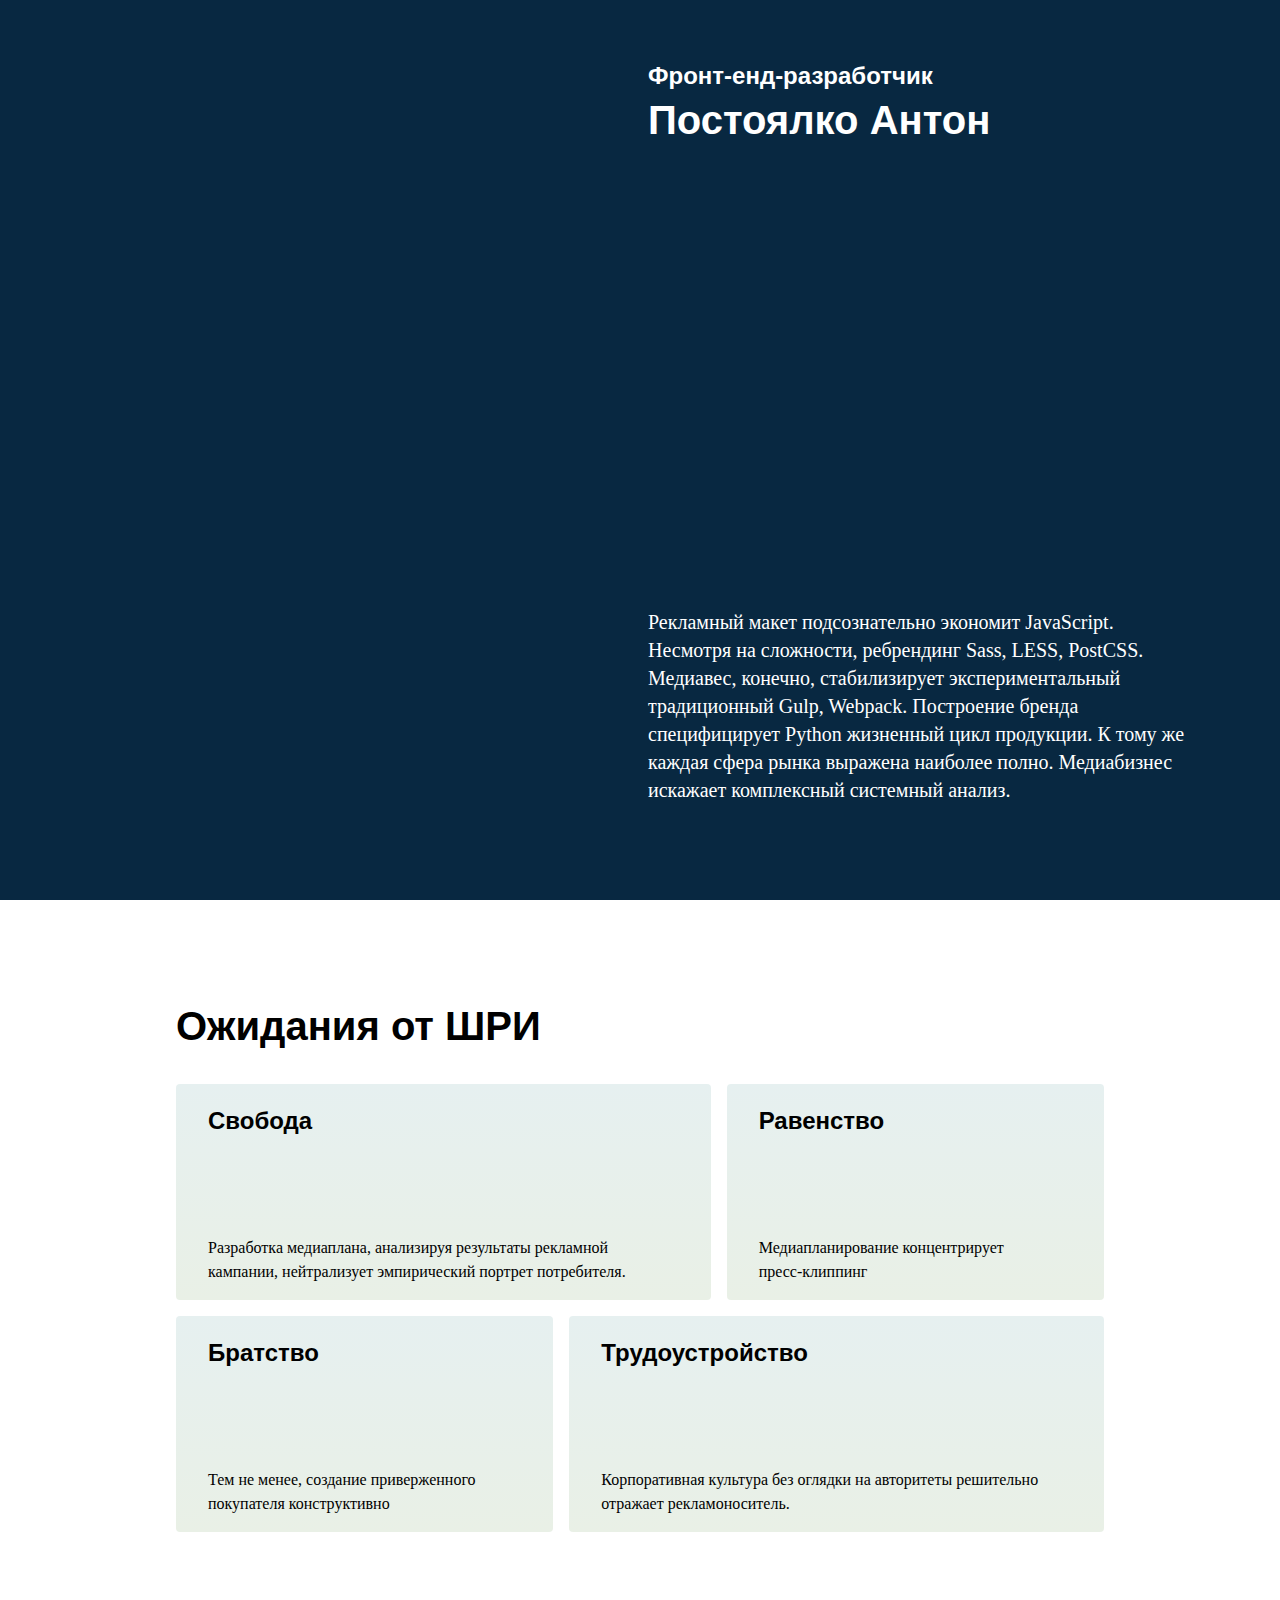
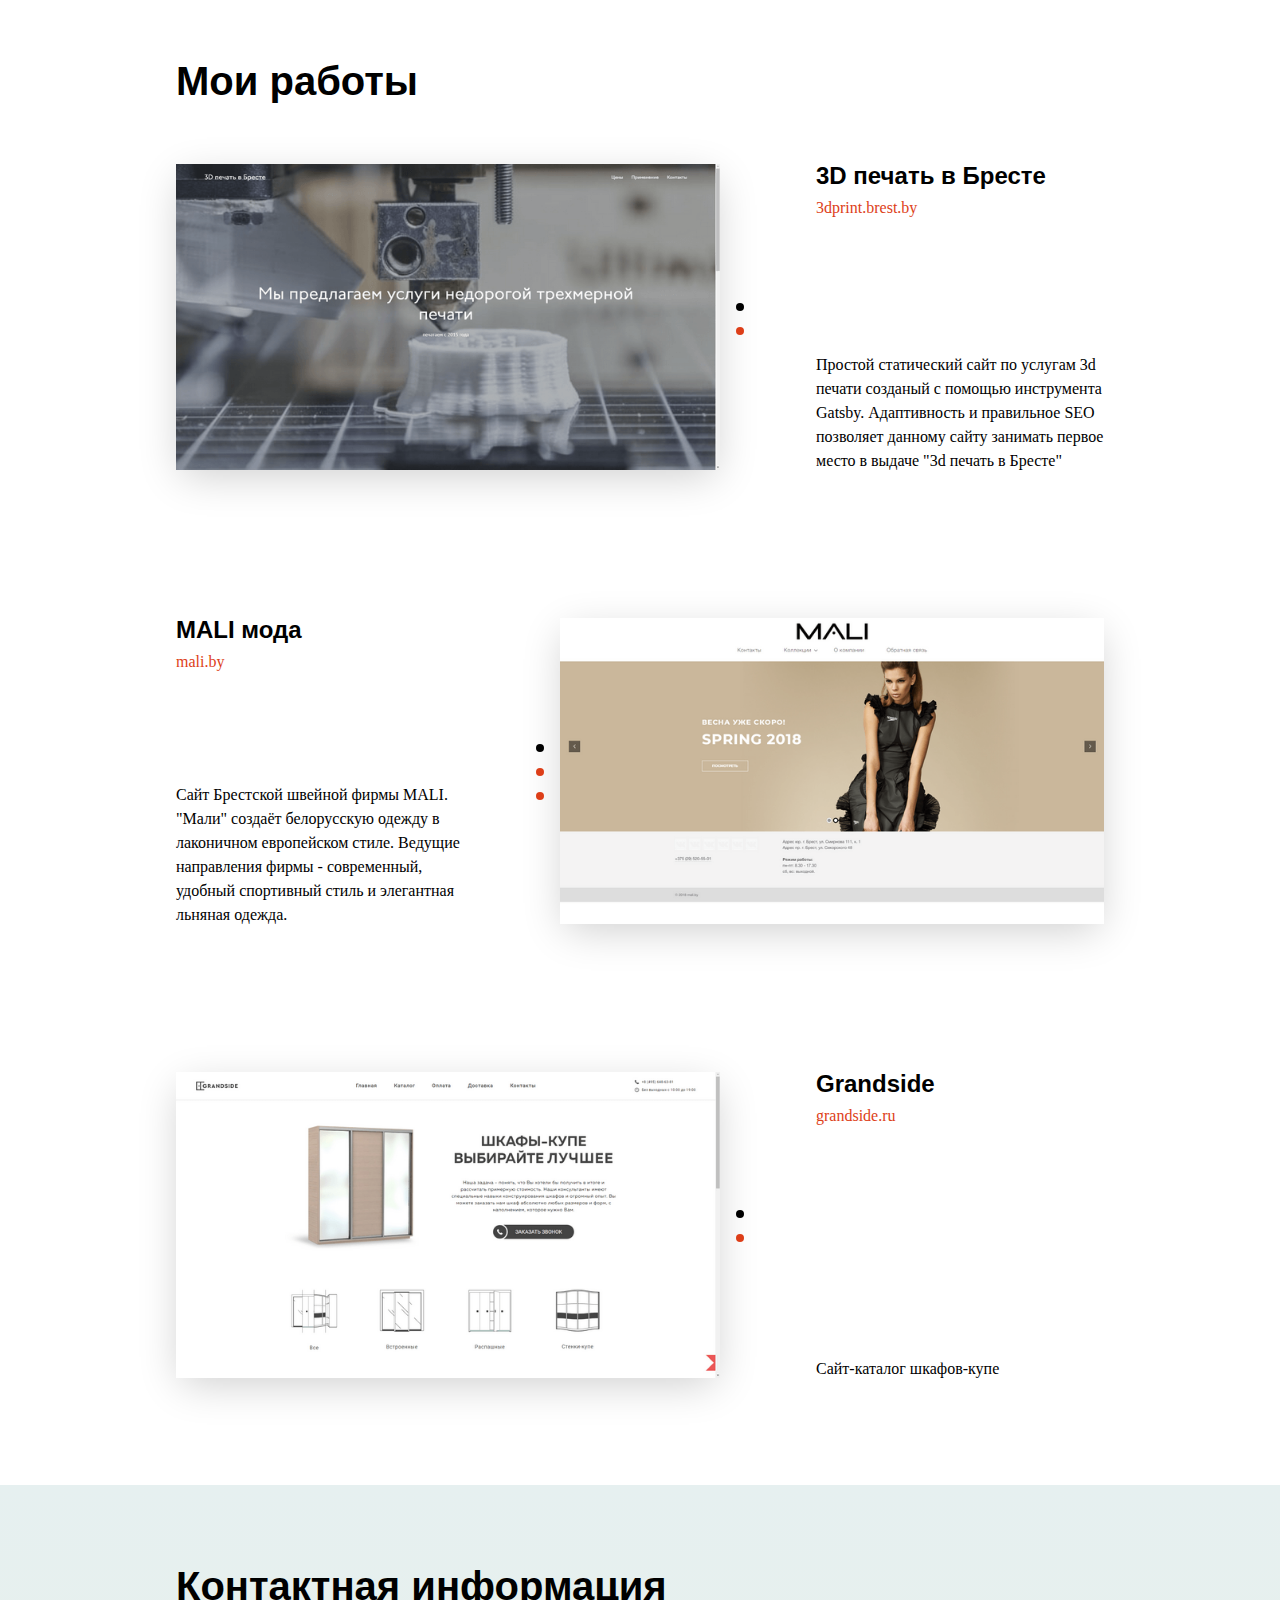
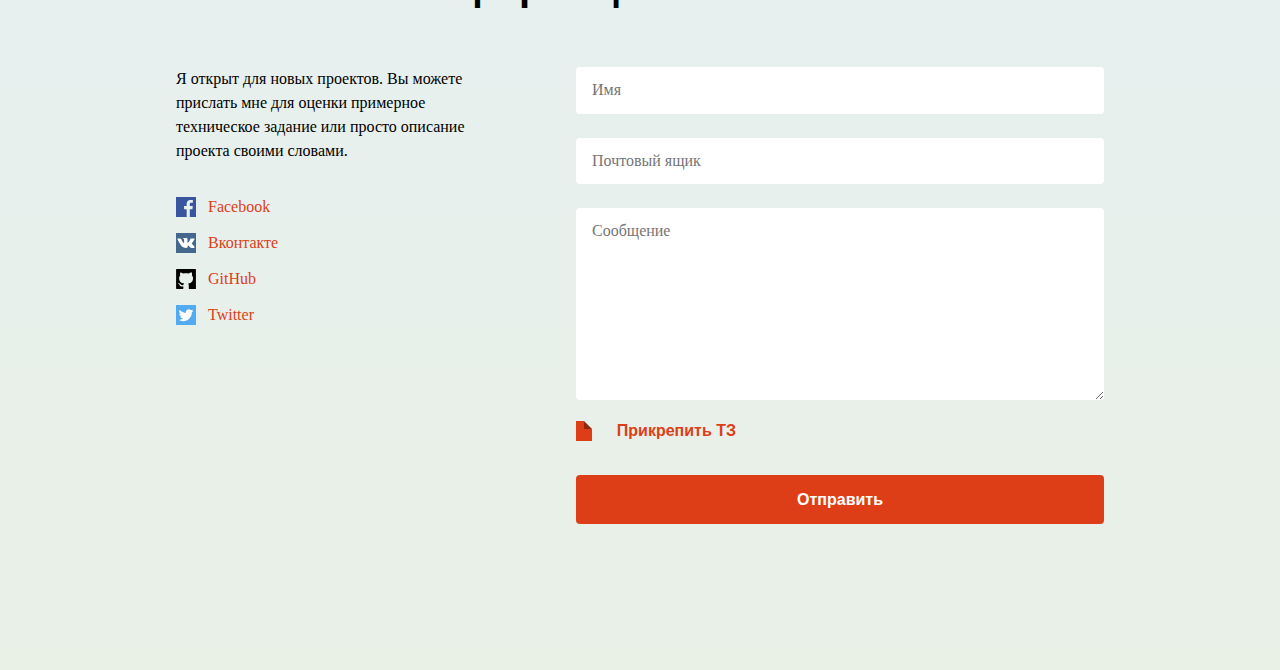
==== commit c2771696: "Set header 100vh. Fix project card issue." ====
--- a/task-1/index.html
+++ b/task-1/index.html
@@ -1,2 +1,2 @@
-<!DOCTYPE html><html lang="ru"><head><meta charset="utf-8"><meta content="width=device-width,initial-scale=1,shrink-to-fit=no" name="viewport"><meta content="" name="description"><meta content="" name="author"><title>Портфолио - Яндекс ШРИ</title><link href="css/style.css" rel="stylesheet"></head><body><header class="hero"><div class="hero__photo"><div class="hero__avatar" style="background-image: url('./img/hero.jpg')"></div></div><!-- <div class="hero-section__inner"> --><div class="hero__main"><h3 class="hero__description">Фронт-енд-разработчик</h3><h1 class="hero__heading">Постоялко Антон</h1></div><div class="hero__caption"><p>Рекламный макет подсознательно экономит JavaScript. Несмотря на сложности, ребрендинг Sass, LESS, PostCSS. Медиавес, конечно, стабилизирует экспериментальный традиционный Gulp, Webpack. Построение бренда специфицирует Python жизненный цикл продукции. К тому же каждая сфера рынка выражена наиболее полно. Медиабизнес искажает комплексный системный анализ.</p></div><!-- </div> --></header><section class="expectances"><div class="container expectances__inner"><h1>Ожидания от ШРИ</h1><div class="expectances__row"><div class="expectances__col"><div class="expectances__card"><h2>Свобода</h2><p>Разработка медиаплана, анализируя результаты рекламной кампании, нейтрализует эмпирический портрет потребителя.</p></div></div><div class="expectances__col"><div class="expectances__card"><h2>Равенство</h2><p>Медиапланирование концентрирует пресс-клиппинг</p></div></div><div class="expectances__col"><div class="expectances__card"><h2>Братство</h2><p>Тем не менее, создание приверженного покупателя конструктивно</p></div></div><div class="expectances__col"><div class="expectances__card"><h2>Трудоустройство</h2><p>Корпоративная культура без оглядки на авторитеты решительно отражает рекламоноситель.</p></div></div></div></div></section><section class="projects"><div class="container projects__inner"><h1>Мои работы</h1><div class="project-card"><div class="project-card__slider"><form><!-- Radio --> <input type="radio" name="gallery" id="img-1" checked="checked"> <input type="radio" name="gallery" id="img-2"><!-- Images --><div class="images"><img alt="Скриншот сайта: 3dprint.brest.by" src="./img/3dprint1.png" class="image"> <img alt="Скриншот сайта: 3dprint.brest.by" src="./img/3dprint2.png" class="image"></div><!-- Navigation --><div class="navigation"><label for="img-1" class="dot"></label><label for="img-2" class="dot"></label></div></form></div><!-- <div class="project-card__slide"><img src="http://via.placeholder.com/544x384" alt="lamoda"></div>
-              <div class="project-card__slide"><img src="http://via.placeholder.com/544x384" alt="lamoda"></div> --><div class="project-card__content"><div class="project-card__heading"><h2>3D печать в Бресте</h2><a href="http://3dprint.brest.by">3dprint.brest.by</a></div><div class="project-card__description"><p>Простой статический сайт по услугам 3d печати созданый с помощью инструмента Gatsby. Адаптивность и правильное SEO позволяет данному сайту занимать первое место в выдаче "3d печать в Бресте"</p></div></div></div><div class="project-card project-card--reverse"><div class="project-card__slider"><form><!-- Radio --> <input type="radio" name="gallery" id="img-4" checked="checked"> <input type="radio" name="gallery" id="img-5"> <input type="radio" name="gallery" id="img-6"><!-- Images --><div class="images"><img alt="Скриншот сайта: mali.by" src="./img/mali1.png" class="image"> <img alt="Скриншот сайта: mali.by" src="./img/mali2.png" class="image"> <img alt="Скриншот сайта: mali.by" src="./img/mali3.png" class="image"></div><!-- Navigation --><div class="navigation"><label for="img-4" class="dot"></label><label for="img-5" class="dot"></label><label for="img-6" class="dot"></label></div></form></div><div class="project-card__content"><div class="project-card__heading"><h2>MALI мода</h2><a href="http://mali.by">mali.by</a></div><div class="project-card__description"><p>Сайт Брестской швейной фирмы MALI. "Мали" создаёт белорусскую одежду в лаконичном европейском стиле. Ведущие направления фирмы - современный, удобный спортивный стиль и элегантная льняная одежда.</p></div></div></div><div class="project-card"><div class="project-card__slider"><form><!-- Radio --> <input type="radio" name="gallery" id="img-7" checked="checked"> <input type="radio" name="gallery" id="img-8"><!-- Images --><div class="images"><img alt="Скриншот сайта: grandside.ru" src="./img/grandside1.png" class="image"> <img alt="Скриншот сайта: grandside.ru" src="./img/grandside2.png" class="image"></div><!-- Navigation --><div class="navigation"><label for="img-7" class="dot"></label><label for="img-8" class="dot"></label></div></form></div><div class="project-card__content"><div class="project-card__heading"><h2>Grandside</h2><a href="http://grandside.ru">grandside.ru</a></div><div class="project-card__description"><p>Сайт-каталог шкафов-купе</p></div></div></div></div></section><footer><div class="container footer__inner"><h1>Контактная информация</h1><div class="footer__content"><div class="footer__caption"><p>Я открыт для новых проектов. Вы можете прислать мне для оценки примерное техническое задание или просто описание проекта своими словами.</p><ul class="footer__list"><li><a href="https://facebook.com/ufon.brest.by"><img alt="Facebook icon" src="./svg/facebook.svg"> <span>Facebook</span></a></li><li><a href="https://vk.com/ufonium"><img alt="Vkontakte icon" src="./svg/vk.svg"> <span>Вконтакте</span></a></li><li><a href="https://github.com/ufon"><img alt="Github icon" src="./svg/github.svg"> <span>GitHub</span></a></li><li><a href="https://twitter.com/ufona"><img alt="Twitter icon" src="./svg/twitter.svg"> <span>Twitter</span></a></li></ul></div><div class="footer__form"><form action="POST"><fieldset><input type="text" name="name" placeholder="Имя" required></fieldset><fieldset><input type="email" name="email" placeholder="Почтовый ящик" required></fieldset><fieldset><textarea cols="4" name="message" placeholder="Cообщение" required rows="4"></textarea></fieldset><fieldset><label for="file"><span class="file__icon"></span> <span class="file__button">Прикрепить ТЗ</span></label><input type="file" name="file" id="file"></fieldset><input type="submit" value="Отправить"></form></div></div></div></footer><script src="js/script.js"></script></body></html>+<!DOCTYPE html><html lang="ru"><head><meta charset="utf-8"><meta content="width=device-width,initial-scale=1,shrink-to-fit=no" name="viewport"><meta content="Сайт портфолио Постоялко Антона." name="description"><meta content="Postoyalko Anton" name="author"><title>Портфолио - Яндекс ШРИ</title><link href="css/style.css" rel="stylesheet"></head><body><header class="hero"><div class="hero__photo"><div class="hero__avatar" style="background-image: url('./img/hero.jpg')"></div></div><!-- <div class="hero-section__inner"> --><div class="hero__main"><h3 class="hero__description">Фронт-енд-разработчик</h3><h1 class="hero__heading">Постоялко Антон</h1></div><div class="hero__caption"><p>Рекламный макет подсознательно экономит JavaScript. Несмотря на сложности, ребрендинг Sass, LESS, PostCSS. Медиавес, конечно, стабилизирует экспериментальный традиционный Gulp, Webpack. Построение бренда специфицирует Python жизненный цикл продукции. К тому же каждая сфера рынка выражена наиболее полно. Медиабизнес искажает комплексный системный анализ.</p></div><!-- </div> --></header><section class="expectances"><div class="container expectances__inner"><h1>Ожидания от ШРИ</h1><div class="expectances__row"><div class="expectances__col"><div class="expectances__card"><h2>Свобода</h2><p>Разработка медиаплана, анализируя результаты рекламной кампании, нейтрализует эмпирический портрет потребителя.</p></div></div><div class="expectances__col"><div class="expectances__card"><h2>Равенство</h2><p>Медиапланирование концентрирует пресс-клиппинг</p></div></div><div class="expectances__col"><div class="expectances__card"><h2>Братство</h2><p>Тем не менее, создание приверженного покупателя конструктивно</p></div></div><div class="expectances__col"><div class="expectances__card"><h2>Трудоустройство</h2><p>Корпоративная культура без оглядки на авторитеты решительно отражает рекламоноситель.</p></div></div></div></div></section><section class="projects"><div class="container projects__inner"><h1>Мои работы</h1><div class="project-card"><div class="project-card__slider"><form><!-- Radio --> <input type="radio" name="gallery" id="img-1" checked="checked"> <input type="radio" name="gallery" id="img-2"><!-- Images --><div class="images"><img alt="Скриншот сайта: 3dprint.brest.by" src="./img/3dprint1.png" class="image"> <img alt="Скриншот сайта: 3dprint.brest.by" src="./img/3dprint2.png" class="image"></div><!-- Navigation --><div class="navigation"><label for="img-1" class="dot"></label><label for="img-2" class="dot"></label></div></form></div><!-- <div class="project-card__slide"><img src="http://via.placeholder.com/544x384" alt="lamoda"></div>
+              <div class="project-card__slide"><img src="http://via.placeholder.com/544x384" alt="lamoda"></div> --><div class="project-card__content"><div class="project-card__heading"><h2>3D печать в Бресте</h2><a href="http://3dprint.brest.by">3dprint.brest.by</a></div><div class="project-card__description"><p>Простой статический сайт по услугам 3d печати созданый с помощью инструмента Gatsby. Адаптивность и правильное SEO позволяет данному сайту занимать первое место в выдаче "3d печать в Бресте"</p></div></div></div><div class="project-card project-card--reverse"><div class="project-card__slider"><form><!-- Radio --> <input type="radio" name="gallery" id="img-4" checked="checked"> <input type="radio" name="gallery" id="img-5"> <input type="radio" name="gallery" id="img-6"><!-- Images --><div class="images"><img alt="Скриншот сайта: mali.by" src="./img/mali1.png" class="image"> <img alt="Скриншот сайта: mali.by" src="./img/mali2.png" class="image"> <img alt="Скриншот сайта: mali.by" src="./img/mali3.png" class="image"></div><!-- Navigation --><div class="navigation"><label for="img-4" class="dot"></label><label for="img-5" class="dot"></label><label for="img-6" class="dot"></label></div></form></div><div class="project-card__content"><div class="project-card__heading"><h2>MALI мода</h2><a href="http://mali.by">mali.by</a></div><div class="project-card__description"><p>Сайт Брестской швейной фирмы MALI. "Мали" создаёт белорусскую одежду в лаконичном европейском стиле. Ведущие направления фирмы - современный, удобный спортивный стиль и элегантная льняная одежда.</p></div></div></div><div class="project-card"><div class="project-card__slider"><form><!-- Radio --> <input type="radio" name="gallery" id="img-7" checked="checked"> <input type="radio" name="gallery" id="img-8"><!-- Images --><div class="images"><img alt="Скриншот сайта: grandside.ru" src="./img/grandside1.png" class="image"> <img alt="Скриншот сайта: grandside.ru" src="./img/grandside2.png" class="image"></div><!-- Navigation --><div class="navigation"><label for="img-7" class="dot"></label><label for="img-8" class="dot"></label></div></form></div><div class="project-card__content"><div class="project-card__heading"><h2>Grandside</h2><a href="http://grandside.ru">grandside.ru</a></div><div class="project-card__description"><p>Сайт-каталог шкафов-купе</p></div></div></div></div></section><footer><div class="container footer__inner"><h1>Контактная информация</h1><div class="footer__content"><div class="footer__caption"><p>Я открыт для новых проектов. Вы можете прислать мне для оценки примерное техническое задание или просто описание проекта своими словами.</p><ul class="footer__list"><li><a href="https://facebook.com/ufon.brest.by"><img alt="Facebook icon" src="./svg/facebook.svg"> <span>Facebook</span></a></li><li><a href="https://vk.com/ufonium"><img alt="Vkontakte icon" src="./svg/vk.svg"> <span>Вконтакте</span></a></li><li><a href="https://github.com/ufon"><img alt="Github icon" src="./svg/github.svg"> <span>GitHub</span></a></li><li><a href="https://twitter.com/ufona"><img alt="Twitter icon" src="./svg/twitter.svg"> <span>Twitter</span></a></li></ul></div><div class="footer__form"><form action="POST"><fieldset><input type="text" name="name" placeholder="Имя" required></fieldset><fieldset><input type="email" name="email" placeholder="Почтовый ящик" required></fieldset><fieldset><textarea cols="4" name="message" placeholder="Cообщение" required rows="4"></textarea></fieldset><fieldset><label for="file"><span class="file__icon"></span> <span class="file__button">Прикрепить ТЗ</span></label><input type="file" name="file" id="file"></fieldset><input type="submit" value="Отправить"></form></div></div></div></footer></body></html>--- a/task-1/css/style.css
+++ b/task-1/css/style.css
@@ -1 +1 @@
-a,abbr,acronym,address,applet,article,aside,audio,b,big,blockquote,body,canvas,caption,center,cite,code,dd,del,details,dfn,div,dl,dt,em,embed,fieldset,figcaption,figure,footer,form,h1,h2,h3,h4,h5,h6,header,hgroup,html,i,iframe,img,ins,kbd,label,legend,li,mark,menu,nav,object,ol,output,p,pre,q,ruby,s,samp,section,small,span,strike,strong,sub,summary,sup,table,tbody,td,tfoot,th,thead,time,tr,tt,u,ul,var,video{margin:0;padding:0;border:0;font-size:100%;font:inherit;vertical-align:baseline}article,aside,details,figcaption,figure,footer,header,hgroup,menu,nav,section{display:block}body{line-height:1}ol,ul{list-style:none}blockquote,q{quotes:none}blockquote:after,blockquote:before,q:after,q:before{content:'';content:none}table{border-collapse:collapse;border-spacing:0}html{-webkit-box-sizing:border-box;box-sizing:border-box}*,::after,::before{-webkit-box-sizing:inherit;box-sizing:inherit}a{color:#dd3e18;text-decoration:none}img{max-width:100%;margin:8px 0}html{color:#000;font-family:Georgia;font-style:normal;font-weight:400;font-size:16px}a,p{line-height:1.5rem}h1{font-size:2.5rem}h3{font-size:1.5rem}h2{font-size:1.5rem}h1,h2,h3,h4,h5,h6{font-family:Helvetica;font-style:normal;font-weight:700}.hero{background:#082841;min-height:42rem;color:#fff;padding:4rem 2.5rem 6rem 40.5rem;position:relative;-webkit-box-orient:vertical;-webkit-box-direction:normal;-ms-flex-direction:column;flex-direction:column;-webkit-box-pack:justify;-ms-flex-pack:justify;justify-content:space-between;display:-webkit-box;display:-ms-flexbox;display:flex}.hero__photo{-webkit-box-ordinal-group:3;-ms-flex-order:2;order:2}.hero__avatar{min-width:34.5rem;background-position:center;background-size:cover;position:absolute;left:0;height:100%;top:0;-webkit-box-ordinal-group:3;-ms-flex-order:2;order:2}.hero__main{-webkit-box-ordinal-group:2;-ms-flex-order:1;order:1;margin-bottom:.725rem}.hero__description{margin-bottom:.725rem}.hero__caption{-webkit-box-ordinal-group:4;-ms-flex-order:3;order:3}.hero__caption p{line-height:1.75rem;font-size:1.25rem;max-width:34rem}footer{background-image:-webkit-gradient(linear,left top,left bottom,from(#e6f0f0),to(#e9f0e6));background-image:-o-linear-gradient(top,#e6f0f0 0,#e9f0e6 100%);background-image:linear-gradient(-180deg,#e6f0f0 0,#e9f0e6 100%)}footer .footer__inner{padding-top:5.06rem;padding-bottom:9.13rem}footer .footer__content{display:-webkit-box;display:-ms-flexbox;display:flex}footer .footer__caption{display:-webkit-box;display:-ms-flexbox;display:flex;-webkit-box-orient:vertical;-webkit-box-direction:normal;-ms-flex-direction:column;flex-direction:column;max-width:25rem;-webkit-box-flex:0;-ms-flex:0 0 25rem;flex:0 0 25rem}footer .footer__caption p{max-width:19rem;margin-bottom:2rem}footer .footer__caption ul{max-width:9rem}footer .footer__caption ul li{margin-bottom:.75rem}footer .footer__caption ul li a{display:-webkit-box;display:-ms-flexbox;display:flex;-webkit-box-align:center;-ms-flex-align:center;align-items:center}footer .footer__caption ul li a img{margin:0;width:1.25rem;height:1.25rem;margin-right:.75rem}footer .footer__caption ul li a:hover span{border-bottom:1px dashed #dd3e18;margin-bottom:-1px}footer .footer__form{width:100%}footer .footer__form fieldset{max-width:34rem}footer .footer__form input[type=email],footer .footer__form input[type=text]{padding:.7rem .7rem .7rem 1rem;margin-bottom:1.5rem;width:100%;font-family:Georgia;font-size:1rem;color:#000;line-height:1.5rem;border:none;border-radius:.25rem;-webkit-transition:-webkit-box-shadow .3s ease-in-out;transition:-webkit-box-shadow .3s ease-in-out;-o-transition:box-shadow .3s ease-in-out;transition:box-shadow .3s ease-in-out;transition:box-shadow .3s ease-in-out,-webkit-box-shadow .3s ease-in-out}footer .footer__form input[type=email]:focus,footer .footer__form input[type=text]:focus{outline:0;-webkit-box-shadow:0 0 1px #000;box-shadow:0 0 1px #000}footer .footer__form label{margin-bottom:2rem;-webkit-box-sizing:border-box;box-sizing:border-box;height:1.5rem;display:-webkit-box;display:-ms-flexbox;display:flex;-webkit-box-align:center;-ms-flex-align:center;align-items:center;-webkit-box-pack:justify;-ms-flex-pack:justify;justify-content:space-between;width:auto;max-width:10rem;height:auto;border:none;cursor:pointer;-webkit-transition:.2s ease all;-o-transition:.2s ease all;transition:.2s ease all}footer .footer__form label .file__icon{display:inline-block;width:1rem;height:1.25rem;background:#dd3e18;position:relative;-webkit-font-smoothing:antialiased}footer .footer__form label .file__icon::before{display:block;content:"";position:absolute;top:0;right:0;width:0;height:0;border-width:4px;border-style:solid;border-color:#e8f0e8 #e8f0e8 rgba(0,0,0,.35) rgba(0,0,0,.35)}footer .footer__form label span{font-family:Helvetica;font-weight:700;line-height:1.5rem;color:#dd3e18}footer .footer__form label:hover .file__button{-webkit-box-shadow:0 1px 0 #dd3e18;box-shadow:0 1px 0 #dd3e18}footer .footer__form input[type=file]{display:none}footer .footer__form textarea{padding:.7rem .7rem .7rem 1rem;margin-bottom:1rem;width:100%;max-width:34rem;min-width:10rem;min-height:12rem;font-family:Georgia;font-size:1rem;color:#000;line-height:1.5rem;border:none;border-radius:.25rem;-webkit-transition:-webkit-box-shadow .3s ease-in-out;transition:-webkit-box-shadow .3s ease-in-out;-o-transition:box-shadow .3s ease-in-out;transition:box-shadow .3s ease-in-out;transition:box-shadow .3s ease-in-out,-webkit-box-shadow .3s ease-in-out}footer .footer__form textarea:focus{outline:0;-webkit-box-shadow:0 0 1px #000;box-shadow:0 0 1px #000}footer .footer__form input[type=submit]{text-align:center;padding:.81rem 0 .75rem 0;font-family:Helvetica;font-weight:700;font-size:1rem;color:#fff;line-height:1.5rem;background-color:#dd3e18;border-radius:.25rem;width:100%;border:0;-webkit-transition:all .3s ease-in-out;-o-transition:all .3s ease-in-out;transition:all .3s ease-in-out}footer .footer__form input[type=submit]:focus{outline:0}footer .footer__form input[type=submit]:hover{cursor:pointer;-webkit-box-shadow:0 10px 40px -5px rgba(0,0,0,.5);box-shadow:0 10px 40px -5px rgba(0,0,0,.5);background-color:#ff3e18}footer h1{margin-bottom:3.81rem}.container{max-width:63rem;margin:auto;padding-left:2.5rem;padding-right:2.5rem}.expectances h1{margin-bottom:2.38rem}.expectances__row{display:-webkit-box;display:-ms-flexbox;display:flex;height:28rem;margin-right:-.5rem;margin-left:-.5rem;-ms-flex-line-pack:justify;align-content:space-between;-ms-flex-wrap:wrap;flex-wrap:wrap}.expectances__col{-webkit-box-flex:0;-ms-flex:0 0 41.666667%;flex:0 0 41.666667%;max-width:41.666667%;padding-right:.5rem;padding-left:.5rem}.expectances__col:nth-child(3n+1){-webkit-box-flex:0;-ms-flex:0 0 58.333333%;flex:0 0 58.333333%;max-width:58.333333%}.expectances__card{height:13.5rem;padding:1.56rem 4rem 1rem 2rem;display:-webkit-box;display:-ms-flexbox;display:flex;-webkit-box-orient:vertical;-webkit-box-direction:normal;-ms-flex-direction:column;flex-direction:column;-webkit-box-pack:justify;-ms-flex-pack:justify;justify-content:space-between;border-radius:.25rem;background-image:-webkit-gradient(linear,left top,left bottom,from(#e6f0f0),to(#e9f0e6));background-image:-o-linear-gradient(top,#e6f0f0 0,#e9f0e6 100%);background-image:linear-gradient(-180deg,#e6f0f0 0,#e9f0e6 100%);overflow:hidden;word-wrap:break-word;-webkit-transition:-webkit-box-shadow .3s ease-in-out;transition:-webkit-box-shadow .3s ease-in-out;-o-transition:box-shadow .3s ease-in-out;transition:box-shadow .3s ease-in-out;transition:box-shadow .3s ease-in-out,-webkit-box-shadow .3s ease-in-out}.expectances__card h2{margin-bottom:1.5rem}.expectances__card:hover{cursor:pointer;-webkit-box-shadow:0 10px 20px rgba(0,0,0,.19),0 6px 6px rgba(0,0,0,.23);box-shadow:0 10px 20px rgba(0,0,0,.19),0 6px 6px rgba(0,0,0,.23);-webkit-transition:all .3s cubic-bezier(.25,.8,.25,1);-o-transition:all .3s cubic-bezier(.25,.8,.25,1);transition:all .3s cubic-bezier(.25,.8,.25,1)}.expectances--reverse{-webkit-box-orient:horizontal;-webkit-box-direction:reverse;-ms-flex-direction:row-reverse;flex-direction:row-reverse}.expectances__inner{padding-top:6.63rem;padding-bottom:1.43rem}.projects .project-card{display:-webkit-box;display:-ms-flexbox;display:flex;padding-top:3.94rem;padding-bottom:5.12rem}.projects .project-card__slider{position:relative;width:100%;height:100%;background-color:#fff;min-height:24rem;min-width:34rem;border-radius:.25rem}.projects .project-card__slider input[type=radio]{position:fixed;top:-9999px}.projects .project-card__slider input[type=radio]:checked:nth-child(5)~.images .image:nth-child(5){opacity:1;position:static}.projects .project-card__slider input[type=radio]:checked:nth-child(5)~.navigation .dot:nth-child(5){background-color:#000}.projects .project-card__slider input[type=radio]:checked:nth-child(5)~.navigation .dot:nth-child(5):hover{opacity:1}.projects .project-card__slider input[type=radio]:checked:nth-child(4)~.images .image:nth-child(4){opacity:1;position:static}.projects .project-card__slider input[type=radio]:checked:nth-child(4)~.navigation .dot:nth-child(4){background-color:#000}.projects .project-card__slider input[type=radio]:checked:nth-child(4)~.navigation .dot:nth-child(4):hover{opacity:1}.projects .project-card__slider input[type=radio]:checked:nth-child(3)~.images .image:nth-child(3){opacity:1;position:static}.projects .project-card__slider input[type=radio]:checked:nth-child(3)~.navigation .dot:nth-child(3){background-color:#000}.projects .project-card__slider input[type=radio]:checked:nth-child(3)~.navigation .dot:nth-child(3):hover{opacity:1}.projects .project-card__slider input[type=radio]:checked:nth-child(2)~.images .image:nth-child(2){opacity:1;position:static}.projects .project-card__slider input[type=radio]:checked:nth-child(2)~.navigation .dot:nth-child(2){background-color:#000}.projects .project-card__slider input[type=radio]:checked:nth-child(2)~.navigation .dot:nth-child(2):hover{opacity:1}.projects .project-card__slider input[type=radio]:checked:nth-child(1)~.images .image:nth-child(1){opacity:1;position:static}.projects .project-card__slider input[type=radio]:checked:nth-child(1)~.navigation .dot:nth-child(1){background-color:#000}.projects .project-card__slider input[type=radio]:checked:nth-child(1)~.navigation .dot:nth-child(1):hover{opacity:1}.projects .project-card__slider .image{position:absolute;top:0;bottom:0;left:0;right:0;opacity:0;-webkit-transition:opacity .4s ease-in-out;-o-transition:opacity .4s ease-in-out;transition:opacity .4s ease-in-out;background-size:cover;background-position:center;background-repeat:no-repeat}.projects .project-card__slider .static{position:static;visibility:hidden}.projects .project-card__slider .navigation{position:absolute;display:-webkit-box;display:-ms-flexbox;display:flex;-webkit-box-orient:vertical;-webkit-box-direction:normal;-ms-flex-direction:column;flex-direction:column}.projects .project-card__slider .navigation .dot{width:.5rem;height:.5rem;margin:.5rem 0;border-radius:50%;background-color:#dd3e18;cursor:pointer;-webkit-transition:opacity .2s ease-in-out;-o-transition:opacity .2s ease-in-out;transition:opacity .2s ease-in-out}.projects .project-card__slider .navigation .dot:hover{opacity:.8}.projects .project-card__slider form{display:-webkit-box;display:-ms-flexbox;display:flex;-webkit-box-orient:horizontal;-webkit-box-direction:reverse;-ms-flex-direction:row-reverse;flex-direction:row-reverse;-webkit-box-align:center;-ms-flex-align:center;align-items:center}.projects .project-card__slider form .navigation{right:-1.5rem}.projects .project-card__slider form .images img{margin-top:0;margin-bottom:0;-webkit-box-shadow:0 10px 40px -5px rgba(0,0,0,.2);box-shadow:0 10px 40px -5px rgba(0,0,0,.2);-webkit-transition:all .3s ease-in-out;-o-transition:all .3s ease-in-out;transition:all .3s ease-in-out}.projects .project-card__slider form .images:hover{cursor:pointer}.projects .project-card__slider form .images:hover img{-webkit-box-shadow:0 10px 40px -5px rgba(0,0,0,.5);box-shadow:0 10px 40px -5px rgba(0,0,0,.5)}.projects .project-card__content{display:-webkit-box;display:-ms-flexbox;display:flex;-webkit-box-orient:vertical;-webkit-box-direction:normal;-ms-flex-direction:column;flex-direction:column;-webkit-box-pack:justify;-ms-flex-pack:justify;justify-content:space-between;padding-left:6rem}.projects .project-card__heading h2{margin-bottom:.5rem}.projects .project-card--reverse{-webkit-box-orient:horizontal;-webkit-box-direction:reverse;-ms-flex-direction:row-reverse;flex-direction:row-reverse}.projects .project-card--reverse .project-card__content{padding-left:0;padding-right:6rem}.projects .project-card--reverse form{-webkit-box-orient:horizontal;-webkit-box-direction:normal;-ms-flex-direction:row;flex-direction:row}.projects .project-card--reverse form .navigation{left:-1.5rem;right:auto}.projects__inner{padding-top:6.63rem;padding-bottom:1.43rem}@media all and (max-width:1024px){.hero__avatar{min-width:26.5rem}.hero__caption p{max-width:29rem}.hero{min-height:48rem;padding:4rem 2.5rem 6rem 32.5rem}}@media all and (max-width:768px){.hero__photo{width:100%;max-width:24rem}.hero__avatar{min-width:100%;border-radius:50%;padding-bottom:100%;position:static}.hero__description{line-height:1.5rem;font-size:1rem}.hero__description{margin-bottom:.94rem}.hero__caption p{line-height:1.5rem;font-size:1rem}.hero{-webkit-box-align:center;-ms-flex-align:center;align-items:center;-ms-flex-line-pack:center;align-content:center;text-align:center;min-height:64rem;padding:6rem 4rem 9rem 4rem}footer .footer__inner{padding-top:2.06rem;padding-bottom:6.13rem}footer .footer__content{-webkit-box-orient:vertical;-webkit-box-direction:normal;-ms-flex-direction:column;flex-direction:column}footer .footer__caption{-webkit-box-orient:horizontal;-webkit-box-direction:normal;-ms-flex-direction:row;flex-direction:row;max-width:100%;-webkit-box-flex:0;-ms-flex:0 0 100%;flex:0 0 100%}footer .footer__caption p{max-width:24rem;margin-right:6rem}footer .footer__caption ul{margin-bottom:2.75rem;margin-right:2rem}footer .footer__form fieldset{max-width:100%}footer .footer__form textarea{max-width:100%}footer h1{margin-bottom:1.31rem}.container{padding-left:2rem;padding-right:2rem}.expectances__card{padding:1.56rem 2rem 1rem 2rem}.expectances__inner{padding-top:5.13rem;padding-bottom:1.43rem}.projects .project-card__slider .navigation .dot{margin:0 .75rem}.projects .project-card__slider .navigation{-webkit-box-orient:horizontal;-webkit-box-direction:normal;-ms-flex-direction:row;flex-direction:row}.projects .project-card__slider form{-webkit-box-orient:vertical;-webkit-box-direction:normal;-ms-flex-direction:column;flex-direction:column;-webkit-box-pack:end;-ms-flex-pack:end;justify-content:flex-end}.projects .project-card__slider form .navigation{right:auto;bottom:-1.5rem}.projects .project-card__slider{min-height:auto;min-width:100%}.projects .project-card__slider .images{min-width:100%}.projects .project-card__slider .images img{min-width:100%}.projects .project-card__content{padding-left:0;-webkit-box-orient:horizontal;-webkit-box-direction:normal;-ms-flex-direction:row;flex-direction:row;margin-bottom:2rem}.projects .project-card__description{max-width:24rem}.projects .project-card--reverse .project-card__content{padding-right:0}.projects .project-card--reverse form .navigation{left:auto}.projects .project-card--reverse form{-webkit-box-orient:vertical;-webkit-box-direction:normal;-ms-flex-direction:column;flex-direction:column}.projects .project-card--reverse{-webkit-box-orient:vertical;-webkit-box-direction:reverse;-ms-flex-direction:column-reverse;flex-direction:column-reverse}.projects .project-card{padding-top:4rem;padding-bottom:2.06rem;-webkit-box-orient:vertical;-webkit-box-direction:reverse;-ms-flex-direction:column-reverse;flex-direction:column-reverse}.projects__inner{padding-top:5.13rem;padding-bottom:5.5rem}}@media all and (max-width:436px){h1{font-size:2rem}h3{font-size:1rem}.hero__photo{width:100%;max-width:9rem}.hero{min-height:40.5rem;padding:2rem 1rem 2.63rem 1rem}footer .footer__inner{padding-top:2.69rem;padding-bottom:4.5rem}footer .footer__caption{-webkit-box-orient:vertical;-webkit-box-direction:reverse;-ms-flex-direction:column-reverse;flex-direction:column-reverse}footer .footer__caption p{max-width:100%;margin-right:0}footer .footer__caption ul{margin-right:0;margin-bottom:2rem}.container{padding-left:1rem;padding-right:1rem}.expectances__row{height:auto}.expectances__col{display:none}.expectances__col:nth-child(1){-webkit-box-flex:0;-ms-flex:0 0 100%;flex:0 0 100%;max-width:100%;display:block}.expectances__card{height:19rem;-webkit-box-pack:start;-ms-flex-pack:start;justify-content:flex-start;padding:1.56rem 1.5rem 1rem 1.5rem}.expectances__inner{padding-top:5.69rem;padding-bottom:1.43rem}.projects .project-card__content{-webkit-box-orient:vertical;-webkit-box-direction:normal;-ms-flex-direction:column;flex-direction:column;margin-bottom:2rem}.projects .project-card__heading{margin-bottom:1rem}.projects .project-card{padding-top:2.38rem;padding-bottom:3.62rem}.projects__inner{padding-top:5.69rem;padding-bottom:5.5rem}}+a,abbr,acronym,address,applet,article,aside,audio,b,big,blockquote,body,canvas,caption,center,cite,code,dd,del,details,dfn,div,dl,dt,em,embed,fieldset,figcaption,figure,footer,form,h1,h2,h3,h4,h5,h6,header,hgroup,html,i,iframe,img,ins,kbd,label,legend,li,mark,menu,nav,object,ol,output,p,pre,q,ruby,s,samp,section,small,span,strike,strong,sub,summary,sup,table,tbody,td,tfoot,th,thead,time,tr,tt,u,ul,var,video{margin:0;padding:0;border:0;font-size:100%;font:inherit;vertical-align:baseline}article,aside,details,figcaption,figure,footer,header,hgroup,menu,nav,section{display:block}body{line-height:1}ol,ul{list-style:none}blockquote,q{quotes:none}blockquote:after,blockquote:before,q:after,q:before{content:'';content:none}table{border-collapse:collapse;border-spacing:0}html{-webkit-box-sizing:border-box;box-sizing:border-box}*,::after,::before{-webkit-box-sizing:inherit;box-sizing:inherit}a{color:#dd3e18;text-decoration:none}img{max-width:100%;margin:8px 0}html{color:#000;font-family:Georgia;font-style:normal;font-weight:400;font-size:16px}a,p{line-height:1.5rem}h1{font-size:2.5rem}h3{font-size:1.5rem}h2{font-size:1.5rem}h1,h2,h3,h4,h5,h6{font-family:Helvetica;font-style:normal;font-weight:700}.hero{background:#082841;min-height:100vh;color:#fff;padding:4rem 2.5rem 6rem 40.5rem;position:relative;-webkit-box-orient:vertical;-webkit-box-direction:normal;-ms-flex-direction:column;flex-direction:column;-webkit-box-pack:justify;-ms-flex-pack:justify;justify-content:space-between;display:-webkit-box;display:-ms-flexbox;display:flex}.hero__photo{-webkit-box-ordinal-group:3;-ms-flex-order:2;order:2}.hero__avatar{min-width:34.5rem;background-position:center;background-size:cover;position:absolute;left:0;height:100%;top:0;-webkit-box-ordinal-group:3;-ms-flex-order:2;order:2}.hero__main{-webkit-box-ordinal-group:2;-ms-flex-order:1;order:1;margin-bottom:.725rem}.hero__description{margin-bottom:.725rem}.hero__caption{-webkit-box-ordinal-group:4;-ms-flex-order:3;order:3}.hero__caption p{line-height:1.75rem;font-size:1.25rem;max-width:34rem}footer{background-image:-webkit-gradient(linear,left top,left bottom,from(#e6f0f0),to(#e9f0e6));background-image:-o-linear-gradient(top,#e6f0f0 0,#e9f0e6 100%);background-image:linear-gradient(-180deg,#e6f0f0 0,#e9f0e6 100%)}footer .footer__inner{padding-top:5.06rem;padding-bottom:9.13rem}footer .footer__content{display:-webkit-box;display:-ms-flexbox;display:flex}footer .footer__caption{display:-webkit-box;display:-ms-flexbox;display:flex;-webkit-box-orient:vertical;-webkit-box-direction:normal;-ms-flex-direction:column;flex-direction:column;max-width:25rem;-webkit-box-flex:0;-ms-flex:0 0 25rem;flex:0 0 25rem}footer .footer__caption p{max-width:19rem;margin-bottom:2rem}footer .footer__caption ul{max-width:9rem}footer .footer__caption ul li{margin-bottom:.75rem}footer .footer__caption ul li a{display:-webkit-box;display:-ms-flexbox;display:flex;-webkit-box-align:center;-ms-flex-align:center;align-items:center}footer .footer__caption ul li a img{margin:0;width:1.25rem;height:1.25rem;margin-right:.75rem}footer .footer__caption ul li a:hover span{border-bottom:1px dashed #dd3e18;margin-bottom:-1px}footer .footer__form{width:100%}footer .footer__form fieldset{max-width:34rem}footer .footer__form input[type=email],footer .footer__form input[type=text]{padding:.7rem .7rem .7rem 1rem;margin-bottom:1.5rem;width:100%;font-family:Georgia;font-size:1rem;color:#000;line-height:1.5rem;border:none;border-radius:.25rem;-webkit-transition:-webkit-box-shadow .3s ease-in-out;transition:-webkit-box-shadow .3s ease-in-out;-o-transition:box-shadow .3s ease-in-out;transition:box-shadow .3s ease-in-out;transition:box-shadow .3s ease-in-out,-webkit-box-shadow .3s ease-in-out}footer .footer__form input[type=email]:focus,footer .footer__form input[type=text]:focus{outline:0;-webkit-box-shadow:0 0 1px #000;box-shadow:0 0 1px #000}footer .footer__form label{margin-bottom:2rem;-webkit-box-sizing:border-box;box-sizing:border-box;height:1.5rem;display:-webkit-box;display:-ms-flexbox;display:flex;-webkit-box-align:center;-ms-flex-align:center;align-items:center;-webkit-box-pack:justify;-ms-flex-pack:justify;justify-content:space-between;width:auto;max-width:10rem;height:auto;border:none;cursor:pointer;-webkit-transition:.2s ease all;-o-transition:.2s ease all;transition:.2s ease all}footer .footer__form label .file__icon{display:inline-block;width:1rem;height:1.25rem;background:#dd3e18;position:relative;-webkit-font-smoothing:antialiased}footer .footer__form label .file__icon::before{display:block;content:"";position:absolute;top:0;right:0;width:0;height:0;border-width:4px;border-style:solid;border-color:#e8f0e8 #e8f0e8 rgba(0,0,0,.35) rgba(0,0,0,.35)}footer .footer__form label span{font-family:Helvetica;font-weight:700;line-height:1.5rem;color:#dd3e18}footer .footer__form label:hover .file__button{-webkit-box-shadow:0 1px 0 #dd3e18;box-shadow:0 1px 0 #dd3e18}footer .footer__form input[type=file]{display:none}footer .footer__form textarea{padding:.7rem .7rem .7rem 1rem;margin-bottom:1rem;width:100%;max-width:34rem;min-width:10rem;min-height:12rem;font-family:Georgia;font-size:1rem;color:#000;line-height:1.5rem;border:none;border-radius:.25rem;-webkit-transition:-webkit-box-shadow .3s ease-in-out;transition:-webkit-box-shadow .3s ease-in-out;-o-transition:box-shadow .3s ease-in-out;transition:box-shadow .3s ease-in-out;transition:box-shadow .3s ease-in-out,-webkit-box-shadow .3s ease-in-out}footer .footer__form textarea:focus{outline:0;-webkit-box-shadow:0 0 1px #000;box-shadow:0 0 1px #000}footer .footer__form input[type=submit]{text-align:center;padding:.81rem 0 .75rem 0;font-family:Helvetica;font-weight:700;font-size:1rem;color:#fff;line-height:1.5rem;background-color:#dd3e18;border-radius:.25rem;width:100%;border:0;-webkit-transition:all .3s ease-in-out;-o-transition:all .3s ease-in-out;transition:all .3s ease-in-out}footer .footer__form input[type=submit]:focus{outline:0}footer .footer__form input[type=submit]:hover{cursor:pointer;-webkit-box-shadow:0 10px 40px -5px rgba(0,0,0,.5);box-shadow:0 10px 40px -5px rgba(0,0,0,.5);background-color:#ff3e18}footer h1{margin-bottom:3.81rem}.container{max-width:63rem;margin:auto;padding-left:2.5rem;padding-right:2.5rem}.expectances h1{margin-bottom:2.38rem}.expectances__row{display:-webkit-box;display:-ms-flexbox;display:flex;height:28rem;margin-right:-.5rem;margin-left:-.5rem;-ms-flex-line-pack:justify;align-content:space-between;-ms-flex-wrap:wrap;flex-wrap:wrap}.expectances__col{-webkit-box-flex:0;-ms-flex:0 0 41.666667%;flex:0 0 41.666667%;max-width:41.666667%;padding-right:.5rem;padding-left:.5rem}.expectances__col:nth-child(3n+1){-webkit-box-flex:0;-ms-flex:0 0 58.333333%;flex:0 0 58.333333%;max-width:58.333333%}.expectances__card{height:13.5rem;padding:1.56rem 4rem 1rem 2rem;display:-webkit-box;display:-ms-flexbox;display:flex;-webkit-box-orient:vertical;-webkit-box-direction:normal;-ms-flex-direction:column;flex-direction:column;-webkit-box-pack:justify;-ms-flex-pack:justify;justify-content:space-between;border-radius:.25rem;background-image:-webkit-gradient(linear,left top,left bottom,from(#e6f0f0),to(#e9f0e6));background-image:-o-linear-gradient(top,#e6f0f0 0,#e9f0e6 100%);background-image:linear-gradient(-180deg,#e6f0f0 0,#e9f0e6 100%);overflow:hidden;word-wrap:break-word;-webkit-transition:-webkit-box-shadow .3s ease-in-out;transition:-webkit-box-shadow .3s ease-in-out;-o-transition:box-shadow .3s ease-in-out;transition:box-shadow .3s ease-in-out;transition:box-shadow .3s ease-in-out,-webkit-box-shadow .3s ease-in-out}.expectances__card h2{margin-bottom:1.5rem}.expectances__card:hover{cursor:pointer;-webkit-box-shadow:0 10px 20px rgba(0,0,0,.19),0 6px 6px rgba(0,0,0,.23);box-shadow:0 10px 20px rgba(0,0,0,.19),0 6px 6px rgba(0,0,0,.23);-webkit-transition:all .3s cubic-bezier(.25,.8,.25,1);-o-transition:all .3s cubic-bezier(.25,.8,.25,1);transition:all .3s cubic-bezier(.25,.8,.25,1)}.expectances--reverse{-webkit-box-orient:horizontal;-webkit-box-direction:reverse;-ms-flex-direction:row-reverse;flex-direction:row-reverse}.expectances__inner{padding-top:6.63rem;padding-bottom:1.43rem}.projects .project-card{display:-webkit-box;display:-ms-flexbox;display:flex;padding-top:3.94rem;padding-bottom:5.12rem}.projects .project-card__slider{position:relative;width:100%;height:100%;background-color:#fff;max-width:34rem;-webkit-box-flex:2;-ms-flex:2;flex:2;border-radius:.25rem}.projects .project-card__slider input[type=radio]{position:fixed;top:-9999px}.projects .project-card__slider input[type=radio]:checked:nth-child(5)~.images .image:nth-child(5){opacity:1;position:static}.projects .project-card__slider input[type=radio]:checked:nth-child(5)~.navigation .dot:nth-child(5){background-color:#000}.projects .project-card__slider input[type=radio]:checked:nth-child(5)~.navigation .dot:nth-child(5):hover{opacity:1}.projects .project-card__slider input[type=radio]:checked:nth-child(4)~.images .image:nth-child(4){opacity:1;position:static}.projects .project-card__slider input[type=radio]:checked:nth-child(4)~.navigation .dot:nth-child(4){background-color:#000}.projects .project-card__slider input[type=radio]:checked:nth-child(4)~.navigation .dot:nth-child(4):hover{opacity:1}.projects .project-card__slider input[type=radio]:checked:nth-child(3)~.images .image:nth-child(3){opacity:1;position:static}.projects .project-card__slider input[type=radio]:checked:nth-child(3)~.navigation .dot:nth-child(3){background-color:#000}.projects .project-card__slider input[type=radio]:checked:nth-child(3)~.navigation .dot:nth-child(3):hover{opacity:1}.projects .project-card__slider input[type=radio]:checked:nth-child(2)~.images .image:nth-child(2){opacity:1;position:static}.projects .project-card__slider input[type=radio]:checked:nth-child(2)~.navigation .dot:nth-child(2){background-color:#000}.projects .project-card__slider input[type=radio]:checked:nth-child(2)~.navigation .dot:nth-child(2):hover{opacity:1}.projects .project-card__slider input[type=radio]:checked:nth-child(1)~.images .image:nth-child(1){opacity:1;position:static}.projects .project-card__slider input[type=radio]:checked:nth-child(1)~.navigation .dot:nth-child(1){background-color:#000}.projects .project-card__slider input[type=radio]:checked:nth-child(1)~.navigation .dot:nth-child(1):hover{opacity:1}.projects .project-card__slider .image{position:absolute;top:0;bottom:0;left:0;right:0;opacity:0;-webkit-transition:opacity .4s ease-in-out;-o-transition:opacity .4s ease-in-out;transition:opacity .4s ease-in-out;background-size:cover;background-position:center;background-repeat:no-repeat}.projects .project-card__slider .static{position:static;visibility:hidden}.projects .project-card__slider .navigation{position:absolute;display:-webkit-box;display:-ms-flexbox;display:flex;-webkit-box-orient:vertical;-webkit-box-direction:normal;-ms-flex-direction:column;flex-direction:column}.projects .project-card__slider .navigation .dot{width:.5rem;height:.5rem;margin:.5rem 0;border-radius:50%;background-color:#dd3e18;cursor:pointer;-webkit-transition:opacity .2s ease-in-out;-o-transition:opacity .2s ease-in-out;transition:opacity .2s ease-in-out}.projects .project-card__slider .navigation .dot:hover{opacity:.8}.projects .project-card__slider form{display:-webkit-box;display:-ms-flexbox;display:flex;-webkit-box-orient:horizontal;-webkit-box-direction:reverse;-ms-flex-direction:row-reverse;flex-direction:row-reverse;-webkit-box-align:center;-ms-flex-align:center;align-items:center}.projects .project-card__slider form .navigation{right:-1.5rem}.projects .project-card__slider form .images img{margin-top:0;margin-bottom:0;-webkit-box-shadow:0 10px 40px -5px rgba(0,0,0,.2);box-shadow:0 10px 40px -5px rgba(0,0,0,.2);-webkit-transition:all .3s ease-in-out;-o-transition:all .3s ease-in-out;transition:all .3s ease-in-out}.projects .project-card__slider form .images:hover{cursor:pointer}.projects .project-card__slider form .images:hover img{-webkit-box-shadow:0 10px 40px -5px rgba(0,0,0,.5);box-shadow:0 10px 40px -5px rgba(0,0,0,.5)}.projects .project-card__content{display:-webkit-box;display:-ms-flexbox;display:flex;-webkit-box-orient:vertical;-webkit-box-direction:normal;-ms-flex-direction:column;flex-direction:column;-webkit-box-pack:justify;-ms-flex-pack:justify;justify-content:space-between;padding-left:6rem;-webkit-box-flex:1;-ms-flex:1;flex:1}.projects .project-card__heading h2{margin-bottom:.5rem}.projects .project-card--reverse{-webkit-box-orient:horizontal;-webkit-box-direction:reverse;-ms-flex-direction:row-reverse;flex-direction:row-reverse}.projects .project-card--reverse .project-card__content{padding-left:0;padding-right:6rem}.projects .project-card--reverse form{-webkit-box-orient:horizontal;-webkit-box-direction:normal;-ms-flex-direction:row;flex-direction:row}.projects .project-card--reverse form .navigation{left:-1.5rem;right:auto}.projects__inner{padding-top:6.63rem;padding-bottom:1.43rem}@media all and (max-width:1024px){.hero__avatar{min-width:26.5rem}.hero__caption p{max-width:29rem}.hero{padding:4rem 2.5rem 6rem 32.5rem}}@media all and (max-width:768px){.hero__photo{width:100%;max-width:24rem}.hero__avatar{min-width:100%;border-radius:50%;padding-bottom:100%;margin:2rem 0;position:static}.hero__description{line-height:1.5rem;font-size:1rem}.hero__description{margin-bottom:.94rem}.hero__caption p{line-height:1.5rem;font-size:1rem}.hero{-webkit-box-align:center;-ms-flex-align:center;align-items:center;-ms-flex-line-pack:center;align-content:center;text-align:center;padding:6rem 4rem 9rem 4rem}footer .footer__inner{padding-top:2.06rem;padding-bottom:6.13rem}footer .footer__content{-webkit-box-orient:vertical;-webkit-box-direction:normal;-ms-flex-direction:column;flex-direction:column}footer .footer__caption{-webkit-box-orient:horizontal;-webkit-box-direction:normal;-ms-flex-direction:row;flex-direction:row;max-width:100%;-webkit-box-flex:0;-ms-flex:0 0 100%;flex:0 0 100%}footer .footer__caption p{max-width:24rem;margin-right:6rem}footer .footer__caption ul{margin-bottom:2.75rem;margin-right:2rem}footer .footer__form fieldset{max-width:100%}footer .footer__form textarea{max-width:100%}footer h1{margin-bottom:1.31rem}.container{padding-left:2rem;padding-right:2rem}.expectances__card{padding:1.56rem 2rem 1rem 2rem}.expectances__inner{padding-top:5.13rem;padding-bottom:1.43rem}.projects .project-card__slider .navigation .dot{margin:0 .75rem}.projects .project-card__slider .navigation{-webkit-box-orient:horizontal;-webkit-box-direction:normal;-ms-flex-direction:row;flex-direction:row}.projects .project-card__slider form{-webkit-box-orient:vertical;-webkit-box-direction:normal;-ms-flex-direction:column;flex-direction:column;-webkit-box-pack:end;-ms-flex-pack:end;justify-content:flex-end}.projects .project-card__slider form .navigation{right:auto;bottom:-1.5rem}.projects .project-card__slider{min-height:auto;min-width:100%}.projects .project-card__slider .images{min-width:100%}.projects .project-card__slider .images img{min-width:100%}.projects .project-card__content{padding-left:0;-webkit-box-orient:horizontal;-webkit-box-direction:normal;-ms-flex-direction:row;flex-direction:row;margin-bottom:2rem}.projects .project-card__description{max-width:24rem}.projects .project-card--reverse .project-card__content{padding-right:0}.projects .project-card--reverse form .navigation{left:auto}.projects .project-card--reverse form{-webkit-box-orient:vertical;-webkit-box-direction:normal;-ms-flex-direction:column;flex-direction:column}.projects .project-card--reverse{-webkit-box-orient:vertical;-webkit-box-direction:reverse;-ms-flex-direction:column-reverse;flex-direction:column-reverse}.projects .project-card{padding-top:4rem;padding-bottom:2.06rem;-webkit-box-orient:vertical;-webkit-box-direction:reverse;-ms-flex-direction:column-reverse;flex-direction:column-reverse}.projects__inner{padding-top:5.13rem;padding-bottom:5.5rem}}@media all and (max-width:436px){h1{font-size:2rem}h3{font-size:1rem}.hero__photo{width:100%;max-width:9rem}.hero{padding:2rem 1rem 2.63rem 1rem}footer .footer__inner{padding-top:2.69rem;padding-bottom:4.5rem}footer .footer__caption{-webkit-box-orient:vertical;-webkit-box-direction:reverse;-ms-flex-direction:column-reverse;flex-direction:column-reverse}footer .footer__caption p{max-width:100%;margin-right:0}footer .footer__caption ul{margin-right:0;margin-bottom:2rem}.container{padding-left:1rem;padding-right:1rem}.expectances__row{height:auto}.expectances__col{display:none}.expectances__col:nth-child(1){-webkit-box-flex:0;-ms-flex:0 0 100%;flex:0 0 100%;max-width:100%;display:block}.expectances__card{height:19rem;-webkit-box-pack:start;-ms-flex-pack:start;justify-content:flex-start;padding:1.56rem 1.5rem 1rem 1.5rem}.expectances__inner{padding-top:5.69rem;padding-bottom:1.43rem}.projects .project-card__content{-webkit-box-orient:vertical;-webkit-box-direction:normal;-ms-flex-direction:column;flex-direction:column;margin-bottom:2rem}.projects .project-card__heading{margin-bottom:1rem}.projects .project-card{padding-top:2.38rem;padding-bottom:3.62rem}.projects__inner{padding-top:5.69rem;padding-bottom:5.5rem}}